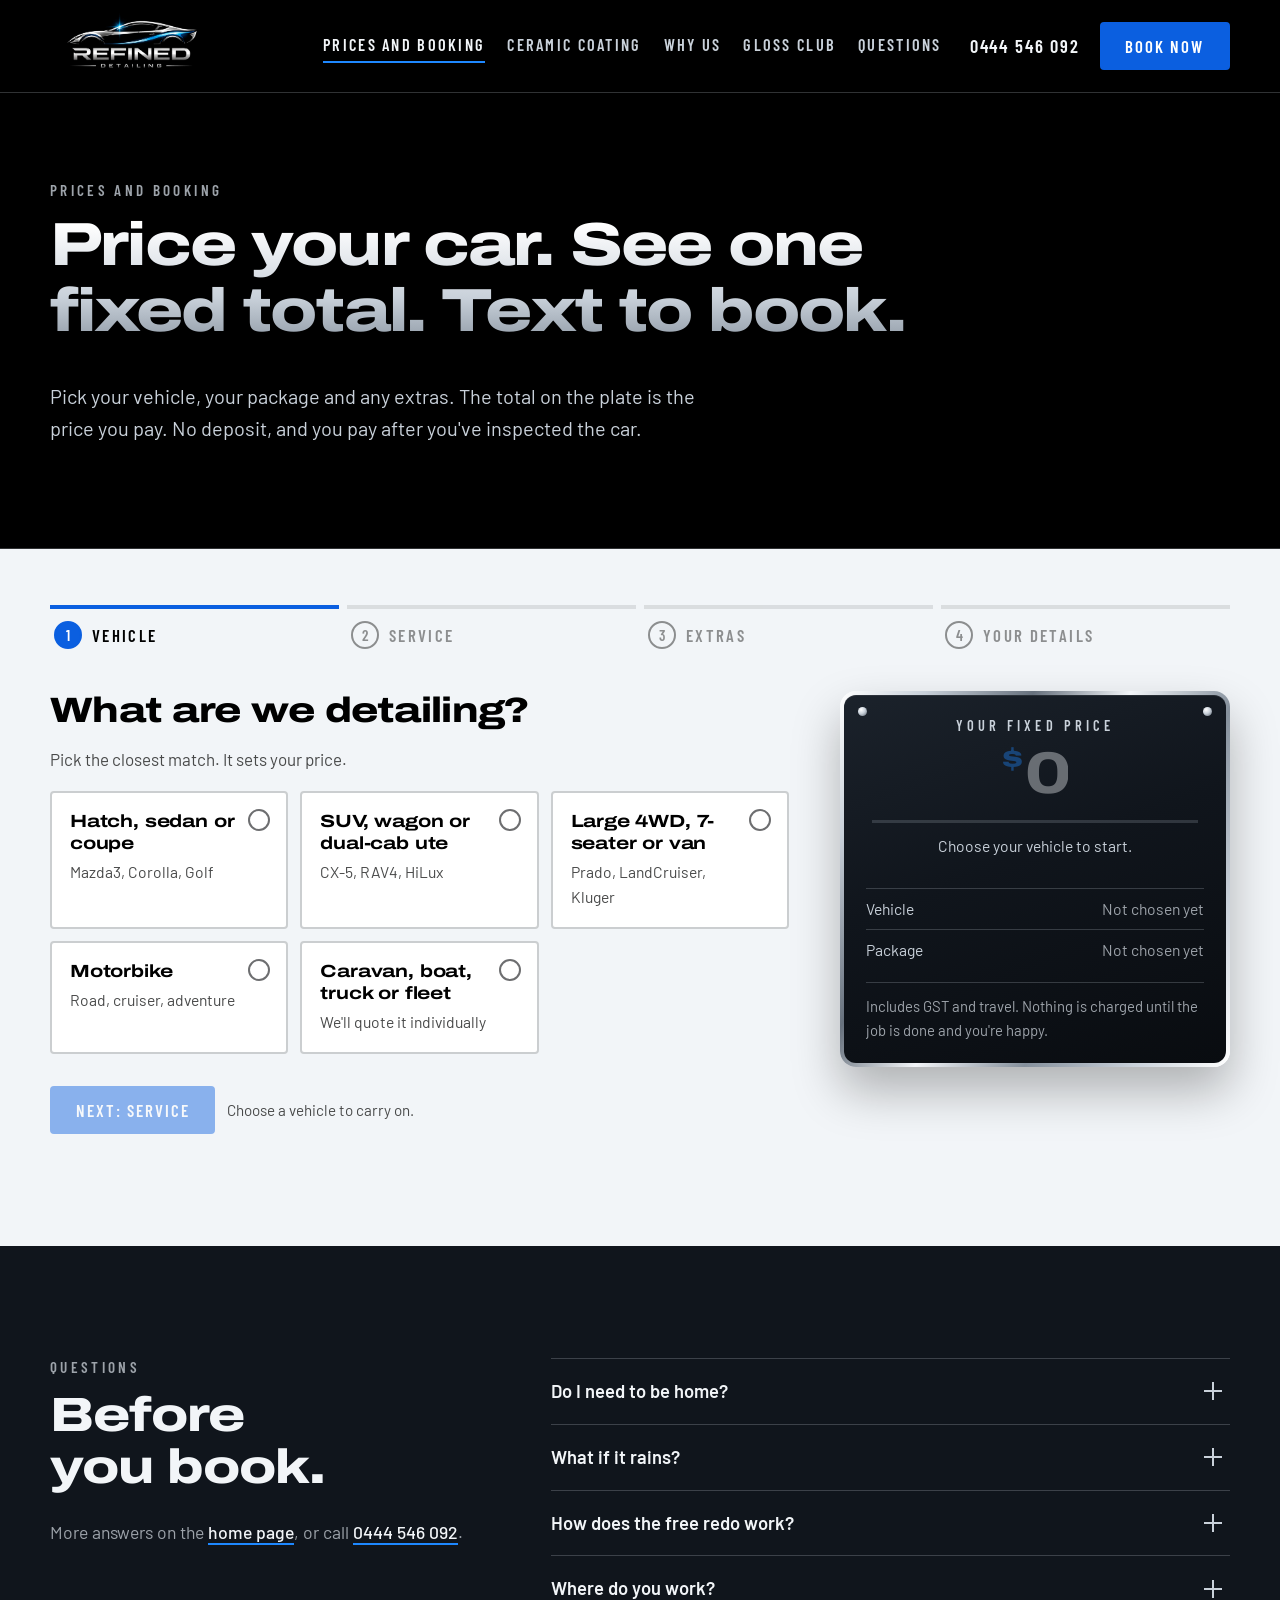
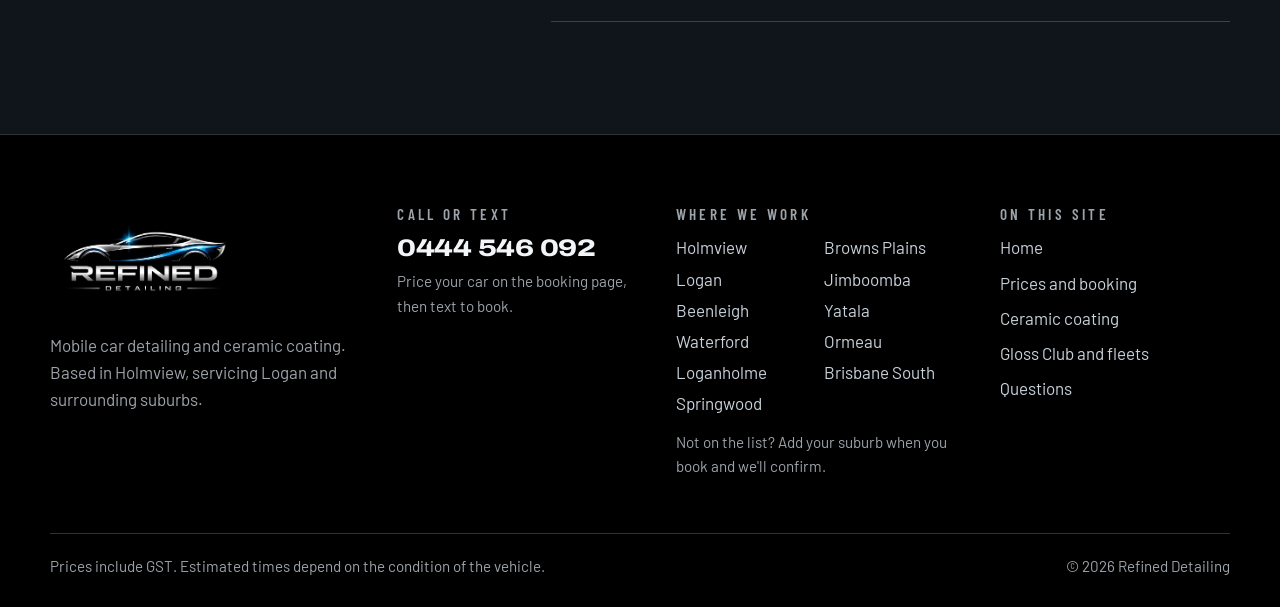
==== book.html @ 7ad15a64 "Build new Refined Detailing site Four static pages (home, booking, ceramic coating, Gloss Club and f" ====
<!doctype html>
<html lang="en-AU">
<head>
<meta charset="utf-8">
<meta name="viewport" content="width=device-width, initial-scale=1">
<title>Price and Book Your Detail | Refined Detailing</title>
<meta name="description" content="Price your exact car and package, see one fixed total, then text to book. No deposit, pay after you inspect the car. Mobile detailing in Logan.">
<meta name="theme-color" content="#000000">
<link rel="icon" type="image/png" href="images/favicon.png">
<meta property="og:type" content="website">
<meta property="og:site_name" content="Refined Detailing">
<meta property="og:title" content="Price and Book Your Detail | Refined Detailing">
<meta property="og:description" content="Price your exact car and package, see one fixed total, then text to book. No deposit, pay after you inspect the car. Mobile detailing in Logan.">
<meta property="og:image" content="images/og-image.jpg">
<meta property="og:image:width" content="1200">
<meta property="og:image:height" content="630">
<meta property="og:image:alt" content="Refined Detailing logo: a chrome sports car with a blue light streak">
<meta name="twitter:card" content="summary_large_image">
<meta name="twitter:title" content="Price and Book Your Detail | Refined Detailing">
<meta name="twitter:description" content="Price your exact car and package, see one fixed total, then text to book. No deposit, pay after you inspect the car. Mobile detailing in Logan.">
<meta name="twitter:image" content="images/og-image.jpg">
<link href="https://fonts.googleapis.com/css2?family=Archivo:wdth,wght@125,700;125,800&family=Barlow:wght@400;500;600&family=Barlow+Condensed:wght@500;600&display=swap" rel="stylesheet">
<link rel="stylesheet" href="styles.css">
<script src="main.js" defer></script>
</head>
<body>
<a class="skip" href="#main">Skip to content</a>
<header class="site-header">
  <div class="wrap header-row">
    <a class="brand" href="index.html"><img src="images/logo.png" width="914" height="514" alt="Refined Detailing"></a>
    <button class="nav-toggle" type="button" aria-expanded="false" aria-controls="site-nav" aria-label="Menu"><span class="nav-bars" aria-hidden="true"></span></button>
    <nav class="site-nav" id="site-nav" aria-label="Main">
      <ul>
        <li><a href="book.html" aria-current="page">Prices and booking</a></li>
        <li><a href="ceramic-coating.html">Ceramic coating</a></li>
        <li><a href="index.html#why">Why us</a></li>
        <li><a href="gloss-club.html">Gloss Club</a></li>
        <li><a href="index.html#faq">Questions</a></li>
      </ul>
      <div class="nav-cta">
        <a class="nav-phone" href="tel:0444546092">0444 546 092</a>
        <a class="btn btn-primary" href="book.html">Book now</a>
      </div>
    </nav>
  </div>
</header>

<main id="main">

  <section class="page-head" aria-labelledby="page-title">
    <div class="wrap">
      <p class="eyebrow">Prices and booking</p>
      <h1 id="page-title">Price your car. See one fixed total. Text to book.</h1>
      <p class="lede">Pick your vehicle, your package and any extras. The total on the plate is the price you pay. No deposit, and you pay after you've inspected the car.</p>
    </div>
  </section>

  <section class="band band-light builder" id="builder" aria-label="Price and booking calculator">
    <div class="wrap">
      <noscript><p class="notice">This calculator needs JavaScript. No problem: call or text <a href="tel:0444546092">0444 546 092</a> with your vehicle and what you want done, and we'll give you one fixed price.</p></noscript>

      <ol class="stepper" aria-label="Booking steps">
        <li><button type="button" class="step-btn" data-goto="vehicle"><span class="step-num">1</span><span class="step-name">Vehicle</span></button></li>
        <li><button type="button" class="step-btn" data-goto="service"><span class="step-num">2</span><span class="step-name">Service</span></button></li>
        <li><button type="button" class="step-btn" data-goto="extras"><span class="step-num">3</span><span class="step-name">Extras</span></button></li>
        <li><button type="button" class="step-btn" data-goto="details"><span class="step-num">4</span><span class="step-name">Your details</span></button></li>
      </ol>

      <div class="builder-grid">
        <div class="builder-main">

          <section class="panel" id="panel-vehicle" data-step="vehicle" aria-labelledby="h-vehicle">
            <h2 id="h-vehicle" tabindex="-1">What are we detailing?</h2>
            <p class="panel-lede">Pick the closest match. It sets your price.</p>
            <div id="vehicle-options"></div>
            <div class="panel-nav">
              <button type="button" class="btn btn-primary btn-next" disabled>Next: Service</button>
              <span class="next-hint" aria-live="polite"></span>
            </div>
          </section>

          <section class="panel" id="panel-service" data-step="service" aria-labelledby="h-service" hidden>
            <h2 id="h-service" tabindex="-1">What does it need?</h2>
            <p class="panel-lede">Start with what you're after, or browse everything. Prices are for the vehicle you picked.</p>
            <p class="notice" id="service-notice" hidden></p>
            <div class="goals" id="goal-options" role="group" aria-label="What are you after?"></div>
            <div id="service-list"></div>
            <div class="panel-nav">
              <button type="button" class="btn btn-quiet btn-back">Back</button>
              <button type="button" class="btn btn-primary btn-next" disabled>Next: Extras</button>
              <span class="next-hint" aria-live="polite"></span>
            </div>
          </section>

          <section class="panel" id="panel-extras" data-step="extras" aria-labelledby="h-extras" hidden>
            <h2 id="h-extras" tabindex="-1">Anything extra?</h2>
            <p class="panel-lede">All optional. Anything your package already includes is left off the list, so you never pay twice.</p>
            <div id="extras-list"></div>
            <p class="discount-line" id="discount-line" aria-live="polite"></p>
            <div class="newcust">
              <label class="switch"><input type="checkbox" id="newcust"><span>I'm a new customer</span></label>
              <p class="hint" id="newcust-line"></p>
            </div>
            <div class="panel-nav">
              <button type="button" class="btn btn-quiet btn-back">Back</button>
              <button type="button" class="btn btn-primary btn-next">Next: Your details</button>
            </div>
          </section>

          <section class="panel" id="panel-details" data-step="details" aria-labelledby="details-title" hidden>
            <h2 id="details-title" tabindex="-1">Where and when?</h2>
            <p class="panel-lede" id="details-lede"></p>
            <p class="nobackend"><strong>Nothing is stored or sent from this page.</strong> The button below opens a text message on your phone with everything filled in. It only reaches us when you press send in your own messaging app.</p>
            <form class="details-form" id="details-form" novalidate>
              <div class="field">
                <label for="f-name">Name</label>
                <input id="f-name" type="text" autocomplete="name" aria-describedby="err-name" aria-invalid="false">
                <p class="field-err" id="err-name"></p>
              </div>
              <div class="field">
                <label for="f-mobile">Mobile</label>
                <input id="f-mobile" type="tel" inputmode="tel" autocomplete="tel" aria-describedby="err-mobile" aria-invalid="false">
                <p class="field-err" id="err-mobile"></p>
              </div>
              <div class="field">
                <label for="f-suburb">Suburb</label>
                <input id="f-suburb" type="text" autocomplete="address-level2" list="suburb-list" aria-describedby="hint-suburb err-suburb" aria-invalid="false">
                <datalist id="suburb-list"><option value="Holmview"><option value="Logan"><option value="Beenleigh"><option value="Waterford"><option value="Loganholme"><option value="Springwood"><option value="Browns Plains"><option value="Jimboomba"><option value="Yatala"><option value="Ormeau"><option value="Brisbane South"></datalist>
                <p class="hint" id="hint-suburb">We work across Logan and surrounding suburbs. Add yours and we'll confirm.</p>
                <p class="field-err" id="err-suburb"></p>
              </div>
              <div class="field">
                <label for="f-day">Preferred day</label>
                <input id="f-day" type="text" placeholder="For example, Saturday morning">
              </div>
              <div class="field field-wide">
                <label for="f-key">Key location</label>
                <input id="f-key" type="text" placeholder="For example, under the front mat, or I'll be home">
              </div>
              <div class="field field-wide">
                <label for="f-notes" id="notes-label">Notes (optional)</label>
                <textarea id="f-notes" rows="3"></textarea>
              </div>
            </form>
            <div class="preview">
              <p class="preview-title">The text you'll send</p>
              <pre id="sms-preview" tabindex="0" aria-label="Preview of your text message"></pre>
            </div>
            <div class="actions">
              <a class="btn btn-primary btn-lg" id="btn-sms" href="sms:0444546092">Text to book</a>
              <button type="button" class="btn btn-quiet" id="btn-copy">Copy summary</button>
              <a class="btn btn-quiet" href="tel:0444546092">Call instead</a>
            </div>
            <p class="hint" id="copy-status" role="status"></p>
            <div class="panel-nav">
              <button type="button" class="btn btn-quiet btn-back">Back</button>
            </div>
          </section>

        </div>

        <aside class="plate" id="plate" aria-label="Your price">
          <div class="plate-face">
            <p class="plate-label">Your fixed price</p>
            <div class="plate-figure" id="plate-figure" hidden>
              <span class="plate-from" id="plate-from" hidden>from</span>
              <span class="plate-cur">$</span>
              <span class="odo" id="odo" aria-hidden="true"></span>
              <span class="plate-per" id="plate-per" hidden>a month</span>
            </div>
            <p class="plate-quote" id="plate-quote" hidden>We'll quote it</p>
            <div class="plate-streak" id="plate-streak" aria-hidden="true"></div>
            <p class="plate-hint" id="plate-hint"></p>
            <p class="sr-only" id="plate-live" aria-live="polite" aria-atomic="true"></p>
            <button type="button" class="plate-toggle" id="plate-toggle" aria-expanded="false" aria-controls="plate-body">Breakdown</button>
            <div class="plate-body" id="plate-body">
              <dl class="plate-lines" id="plate-lines"></dl>
              <p class="plate-note">Includes GST and travel. Nothing is charged until the job is done and you're happy.</p>
            </div>
          </div>
        </aside>
      </div>
    </div>
  </section>

  <section class="band band-graphite" id="faq" aria-labelledby="faq-title">
    <div class="wrap faq-wrap">
      <div>
        <p class="eyebrow">Questions</p>
        <h2 id="faq-title">Before you book.</h2>
        <p class="section-lede">More answers on the <a class="text-link" href="index.html#faq">home page</a>, or call <a class="text-link" href="tel:0444546092">0444 546 092</a>.</p>
      </div>
      <div class="faq" data-faq>
      <div class="faq-item">
        <h3><button type="button" class="faq-q" aria-expanded="false" aria-controls="faq-a1">Do I need to be home?</button></h3>
        <div class="faq-a" id="faq-a1"><p>No. Leave the car in your driveway or at your workplace and tell us where to find the key. We bring our own water and power, and we text you when we arrive and when we're done.</p></div>
      </div>
      <div class="faq-item">
        <h3><button type="button" class="faq-q" aria-expanded="false" aria-controls="faq-a2">What if it rains?</button></h3>
        <div class="faq-a" id="faq-a2"><p>Under a carport or garage we can usually work under cover. Otherwise we move your booking to a new day at no charge.</p></div>
      </div>
      <div class="faq-item">
        <h3><button type="button" class="faq-q" aria-expanded="false" aria-controls="faq-a3">How does the free redo work?</button></h3>
        <div class="faq-a" id="faq-a3"><p>Tell us within 7 days and we'll come back and fix it free. Stone chips, new damage and normal wear afterwards aren't covered.</p></div>
      </div>
      <div class="faq-item">
        <h3><button type="button" class="faq-q" aria-expanded="false" aria-controls="faq-a4">Where do you work?</button></h3>
        <div class="faq-a" id="faq-a4"><p>Logan and surrounding suburbs. Add your suburb when you book and we'll confirm.</p></div>
      </div>
    </div>
    </div>
  </section>

</main>
<footer class="site-footer">
  <div class="wrap footer-grid">
    <div class="foot-brand">
      <img src="images/logo.png" width="914" height="514" alt="Refined Detailing logo" loading="lazy">
      <p>Mobile car detailing and ceramic coating. Based in Holmview, servicing Logan and surrounding suburbs.</p>
    </div>
    <div>
      <p class="foot-h">Call or text</p>
      <p class="foot-phone"><a href="tel:0444546092">0444 546 092</a></p>
      <p class="foot-small">Price your car on the booking page, then text to book.</p>
    </div>
    <div>
      <p class="foot-h">Where we work</p>
      <ul class="suburbs"><li>Holmview</li><li>Logan</li><li>Beenleigh</li><li>Waterford</li><li>Loganholme</li><li>Springwood</li><li>Browns Plains</li><li>Jimboomba</li><li>Yatala</li><li>Ormeau</li><li>Brisbane South</li></ul>
      <p class="foot-small">Not on the list? Add your suburb when you book and we'll confirm.</p>
    </div>
    <div>
      <p class="foot-h">On this site</p>
      <ul class="foot-links">
        <li><a href="index.html">Home</a></li>
        <li><a href="book.html">Prices and booking</a></li>
        <li><a href="ceramic-coating.html">Ceramic coating</a></li>
        <li><a href="gloss-club.html">Gloss Club and fleets</a></li>
        <li><a href="index.html#faq">Questions</a></li>
      </ul>
    </div>
  </div>
  <div class="wrap foot-legal">
    <p>Prices include GST. Estimated times depend on the condition of the vehicle.</p>
    <p>&copy; 2026 Refined Detailing</p>
  </div>
</footer>
</body>
</html>
---- styles.css ----
/* Refined Detailing
   Colours are sampled from images/logo.png. Graphite steps and chrome do the
   structural work. Blue appears only as a light streak, an active state or
   the live price. */

:root {
  --void: #000000;
  --graphite: #10151c;
  --chrome: #c9d1da;
  --steel-light: #f2f5f8;
  --streak: #1e88ff;
  --streak-deep: #0b5fe0;
  --flare: #bfe3ff;
  --error: #b3261e;

  --fg: var(--steel-light);
  --muted: color-mix(in srgb, var(--chrome) 78%, var(--void));
  --line: color-mix(in srgb, var(--chrome) 24%, transparent);
  --focus: var(--flare);
  --card: var(--graphite);

  --font-display: 'Archivo', 'Arial Black', Arial, sans-serif;
  --font-body: 'Barlow', system-ui, -apple-system, 'Segoe UI', Roboto, Arial, sans-serif;
  --font-label: 'Barlow Condensed', 'Arial Narrow', 'Barlow', Arial, sans-serif;

  --gutter: clamp(16px, 4vw, 32px);
  --max: 1180px;
  --radius: 4px;
  --header-h: 72px;
}

*, *::before, *::after { box-sizing: border-box; }
[hidden] { display: none !important; }

html {
  scroll-padding-top: calc(var(--header-h) + 12px);
  -webkit-text-size-adjust: 100%;
}

body {
  margin: 0;
  background: var(--void);
  color: var(--fg);
  font: 400 1.0625rem/1.6 var(--font-body);
  -webkit-font-smoothing: antialiased;
}

img { max-width: 100%; height: auto; }
ul, ol { padding-left: 1.2em; }
p { margin: 0 0 1em; }
a { color: inherit; }
::selection { background: var(--streak-deep); color: #fff; }

:focus-visible { outline: 3px solid var(--focus); outline-offset: 3px; }

h1, h2, h3, h4 { margin: 0 0 .5em; font-family: var(--font-display); font-stretch: 125%; font-weight: 800; letter-spacing: -.02em; line-height: 1.08; text-wrap: balance; }
h1 { font-size: clamp(2.15rem, 1.2rem + 4.6vw, 4.4rem); letter-spacing: -.03em; }
h2 { font-size: clamp(1.7rem, 1.1rem + 2.6vw, 3rem); }
h3 { font-size: clamp(1.15rem, 1rem + .7vw, 1.5rem); font-weight: 700; letter-spacing: -.01em; }
h4 { font-size: 1.1rem; font-weight: 700; letter-spacing: -.01em; }

/* ---------- utilities ---------- */
.wrap { width: min(var(--max), 100% - var(--gutter) * 2); margin-inline: auto; }

.sr-only {
  position: absolute; width: 1px; height: 1px; margin: -1px; padding: 0; border: 0;
  overflow: hidden; clip: rect(0 0 0 0); clip-path: inset(50%); white-space: nowrap;
}

.skip {
  position: absolute; left: 12px; top: -80px; z-index: 200; padding: 12px 18px;
  background: var(--steel-light); color: var(--void); font-weight: 600;
}
.skip:focus { top: 12px; }

.eyebrow {
  margin: 0 0 14px; font: 600 .95rem/1.2 var(--font-label);
  letter-spacing: .22em; text-transform: uppercase; color: var(--muted);
}

.lede { max-width: 40rem; margin: 0 0 1.6em; font-size: clamp(1.05rem, 1rem + .4vw, 1.25rem); color: var(--chrome); }
.section-lede { max-width: 38rem; color: var(--muted); font-size: 1.1rem; }

.chip {
  display: inline-block; padding: 2px 9px; border: 1px solid currentColor; border-radius: 2px;
  font: 600 .8rem/1.5 var(--font-label); letter-spacing: .14em; text-transform: uppercase;
}
.chip-rec { background: var(--void); border-color: var(--void); color: #fff; }

.text-link { color: var(--steel-light); text-decoration: underline; text-decoration-color: var(--streak); text-decoration-thickness: 2px; text-underline-offset: 4px; font-weight: 500; }
.text-link:hover { text-decoration-color: var(--flare); }
.text-link-dark { color: var(--void); text-decoration: underline; text-decoration-color: var(--streak-deep); text-decoration-thickness: 2px; text-underline-offset: 4px; font-weight: 500; }

.hint { margin: 6px 0 0; font-size: .95rem; color: var(--muted); }
.hint-dark { margin-top: 18px; font-size: .95rem; color: var(--muted); }
.hint-light { margin-top: 14px; font-size: .95rem; color: var(--muted); }

.notice {
  margin: 0 0 20px; padding: 14px 16px; border-left: 4px solid var(--streak-deep);
  background: #fff; color: var(--void); font-weight: 500;
}
.notice a { color: var(--streak-deep); }

/* ---------- buttons ---------- */
.btn {
  display: inline-flex; align-items: center; justify-content: center; gap: .5em;
  min-height: 48px; padding: .7em 1.4em; border: 2px solid transparent; border-radius: var(--radius);
  font: 600 1.05rem/1.2 var(--font-label); letter-spacing: .12em; text-transform: uppercase;
  text-decoration: none; text-align: center; cursor: pointer;
}
.btn-lg { min-height: 56px; padding-inline: 1.9em; font-size: 1.15rem; }
.btn-primary { background: var(--streak-deep); border-color: var(--streak-deep); color: #fff; }
.btn-primary:hover { background: var(--streak); border-color: var(--streak); color: var(--void); }
.btn-ghost { border-color: color-mix(in srgb, var(--chrome) 55%, transparent); color: var(--steel-light); background: transparent; }
.btn-ghost:hover { border-color: var(--steel-light); background: color-mix(in srgb, var(--steel-light) 8%, transparent); }
.btn-dark { background: var(--void); border-color: var(--void); color: var(--steel-light); }
.btn-dark:hover { background: var(--streak-deep); border-color: var(--streak-deep); color: #fff; }
.btn-quiet { border-color: color-mix(in srgb, var(--void) 55%, var(--steel-light)); color: var(--void); background: transparent; }
.btn-quiet:hover { background: var(--void); color: var(--steel-light); }
.btn:disabled { opacity: .45; cursor: not-allowed; }
.btn:disabled:hover { background: var(--streak-deep); border-color: var(--streak-deep); color: #fff; }

/* ---------- header ---------- */
.site-header { position: sticky; top: 0; z-index: 100; background: var(--void); border-bottom: 1px solid var(--line); }
.header-row { display: flex; flex-wrap: wrap; align-items: center; justify-content: space-between; gap: 8px 16px; min-height: var(--header-h); }
.brand { display: block; line-height: 0; }
.brand img { display: block; width: 124px; height: auto; background: var(--void); }

.nav-toggle {
  display: none; width: 48px; height: 48px; padding: 0; border: 1px solid var(--line);
  border-radius: var(--radius); background: transparent; color: var(--steel-light); cursor: pointer;
  align-items: center; justify-content: center;
}
.nav-bars, .nav-bars::before, .nav-bars::after { display: block; width: 22px; height: 2px; background: currentColor; }
.nav-bars { position: relative; }
.nav-bars::before, .nav-bars::after { content: ''; position: absolute; left: 0; }
.nav-bars::before { top: -7px; }
.nav-bars::after { top: 7px; }
.nav-toggle[aria-expanded="true"] .nav-bars { background: transparent; }
.nav-toggle[aria-expanded="true"] .nav-bars::before { top: 0; transform: rotate(45deg); }
.nav-toggle[aria-expanded="true"] .nav-bars::after { top: 0; transform: rotate(-45deg); }

.site-nav { flex-basis: 100%; }
.site-nav ul { list-style: none; margin: 0; padding: 0; }
.site-nav li a {
  display: block; padding: 10px 0; color: var(--chrome); text-decoration: none;
  font: 600 1.1rem/1.2 var(--font-label); letter-spacing: .14em; text-transform: uppercase;
  border-bottom: 2px solid transparent;
}
.site-nav li a:hover { color: var(--steel-light); }
.site-nav li a[aria-current="page"] { color: var(--steel-light); border-bottom-color: var(--streak); }
.nav-cta { display: flex; flex-wrap: wrap; align-items: center; gap: 12px 20px; padding: 12px 0 8px; }
.nav-phone { color: var(--steel-light); text-decoration: none; font: 600 1.15rem/1 var(--font-label); letter-spacing: .1em; white-space: nowrap; }
.nav-phone:hover { text-decoration: underline; text-decoration-color: var(--streak); text-underline-offset: 5px; }

@media (max-width: 1099px) {
  .nav-toggle { display: inline-flex; }
  .js .site-nav { display: none; position: absolute; left: 0; right: 0; top: 100%; z-index: 90; padding: 8px var(--gutter) 22px; background: var(--void); border-bottom: 1px solid var(--line); }
  .js .site-nav.is-open { display: block; }
}

@media (min-width: 1100px) {
  :root { --header-h: 92px; }
  .brand img { width: 160px; }
  .header-row { flex-wrap: nowrap; }
  .site-nav { flex-basis: auto; display: flex; align-items: center; gap: 28px; }
  .site-nav ul { display: flex; gap: 22px; }
  .site-nav li a { padding: 6px 0; font-size: 1.02rem; }
  .nav-cta { padding: 0; flex-wrap: nowrap; }
}

/* ---------- hero ---------- */
.hero { background: var(--void); padding-top: clamp(28px, 6vw, 84px); overflow: hidden; }
.hero-grid { display: grid; gap: 28px clamp(24px, 5vw, 72px); align-items: center; grid-template-columns: minmax(0, 1fr) minmax(0, 360px); }
.hero h1, .page-head h1 {
  background: linear-gradient(180deg, #fff 8%, var(--chrome) 62%, #8994a0 100%);
  -webkit-background-clip: text; background-clip: text; color: transparent; -webkit-text-fill-color: transparent;
  padding-bottom: .08em;
}
.hero-actions { display: flex; flex-wrap: wrap; gap: 14px; }
.hero-logo { display: block; width: 100%; max-width: 360px; height: auto; }

.proof {
  position: relative; list-style: none; display: grid; grid-template-columns: repeat(3, 1fr);
  margin-top: clamp(32px, 6vw, 76px); margin-bottom: 0; padding: 0; border-top: 1px solid var(--line);
}
.proof::before {
  content: ''; position: absolute; top: -1px; left: 0; right: 0; height: 2px;
  background: linear-gradient(90deg, transparent 4%, var(--streak) 40%, var(--steel-light) 60%, transparent 82%);
}
.proof::after {
  content: ''; position: absolute; top: -8px; left: 58%; width: 16px; height: 16px;
  background: radial-gradient(circle, var(--flare) 0, color-mix(in srgb, var(--flare) 35%, transparent) 38%, transparent 70%);
}
.proof li { padding: 22px 20px 26px 0; }
.proof strong { display: block; font: 600 1.35rem/1.2 var(--font-label); letter-spacing: .12em; text-transform: uppercase; color: var(--steel-light); }
.proof span { display: block; color: var(--muted); }

@media (max-width: 860px) {
  .hero-grid { grid-template-columns: 1fr; }
  .hero-mark { order: 2; }
  .proof { grid-template-columns: 1fr; }
  .proof li { padding: 16px 0; border-top: 1px solid var(--line); }
  .proof li:first-child { border-top: 0; }
}

/* ---------- bands ---------- */
.band { padding: clamp(56px, 9vw, 112px) 0; }
.band-void { background: var(--void); }
.band-graphite { background: var(--graphite); }
.band-light {
  background: var(--steel-light); color: var(--void);
  --fg: var(--void);
  --muted: color-mix(in srgb, var(--void) 70%, var(--steel-light));
  --line: color-mix(in srgb, var(--void) 16%, var(--steel-light));
  --focus: var(--streak-deep);
  --card: #fff;
}
.band-flush { padding-top: 0; }
.band h2 { max-width: 22ch; }
.band .why-copy h2, .band .faq-wrap h2, .band .reviews h2 { max-width: none; }

.page-head { background: var(--void); padding: clamp(40px, 7vw, 88px) 0 clamp(36px, 6vw, 72px); border-bottom: 1px solid var(--line); }
.page-head h1 { font-size: clamp(2rem, 1.1rem + 4vw, 3.8rem); max-width: 20ch; }
.page-head .wrap > .lede { max-width: 42rem; }

.section-cta { margin-top: 40px; }

/* how it works */
.steps { list-style: none; counter-reset: step; margin: 44px 0 0; padding: 0; display: grid; grid-template-columns: repeat(3, 1fr); gap: clamp(24px, 4vw, 56px); }
.steps li { position: relative; padding-top: 26px; border-top: 1px solid var(--line); counter-increment: step; }
.steps li::before { content: 'Step ' counter(step); display: block; margin-bottom: 10px; font: 600 .95rem/1 var(--font-label); letter-spacing: .22em; text-transform: uppercase; color: var(--muted); }
.steps li::after { content: ''; position: absolute; top: -2px; left: 0; width: 56px; height: 3px; background: var(--chrome); }
.steps p { color: var(--chrome); margin: 0; }

/* price teaser */
.pkg-group { display: grid; grid-template-columns: minmax(0, 230px) 1fr; gap: 20px clamp(24px, 4vw, 56px); padding: 32px 0; border-top: 1px solid var(--line); }
.pkg-group-head h3 { margin-bottom: 6px; }
.pkg-group-head p { margin: 0; color: var(--muted); font-size: 1rem; }
.pkg-grid { list-style: none; margin: 0; padding: 0; display: grid; grid-template-columns: repeat(auto-fit, minmax(210px, 1fr)); gap: 14px; }
.pkg-card {
  position: relative; display: flex; flex-direction: column; align-items: flex-start; gap: 8px;
  padding: 18px 18px 16px; background: var(--card); border: 1px solid var(--line); border-radius: var(--radius);
}
.pkg-card:hover { border-color: var(--void); }
.pkg-card:focus-within { outline: 3px solid var(--focus); outline-offset: 3px; }
.pkg-card h4 { margin: 0; }
.pkg-card h4 a { text-decoration: none; }
.pkg-card h4 a::after { content: ''; position: absolute; inset: 0; }
.pkg-card h4 a:focus-visible { outline: none; }
.pkg-blurb { margin: 0; color: var(--muted); font-size: 1rem; line-height: 1.45; }
.pkg-price { margin: auto 0 0; padding-top: 8px; font: 800 1.7rem/1 var(--font-display); font-stretch: 125%; letter-spacing: -.02em; }
.pkg-from { margin-right: .3em; font: 600 .95rem/1 var(--font-label); letter-spacing: .16em; text-transform: uppercase; color: var(--muted); }

/* local conditions */
.threats { display: grid; grid-template-columns: repeat(3, 1fr); gap: clamp(24px, 4vw, 56px); margin-top: 48px; }
.threat { padding-top: 24px; border-top: 1px solid var(--line); }
.threat-label { margin: 0 0 12px; font: 600 .95rem/1 var(--font-label); letter-spacing: .22em; text-transform: uppercase; color: var(--muted); }
.threat p:not(.threat-label) { color: var(--chrome); }

/* why us */
.why-grid { display: grid; grid-template-columns: minmax(0, 1fr) minmax(0, 1.25fr); gap: clamp(28px, 6vw, 80px); align-items: start; }
.compare { width: 100%; border-collapse: collapse; }
.compare caption { padding-bottom: 14px; text-align: left; font: 600 1rem/1.3 var(--font-label); letter-spacing: .18em; text-transform: uppercase; color: var(--chrome); }
.compare th, .compare td { padding: 16px 18px; text-align: left; vertical-align: top; border-top: 1px solid var(--line); }
.compare thead th { border-top: 0; font: 600 1rem/1.2 var(--font-label); letter-spacing: .16em; text-transform: uppercase; color: var(--muted); }
.compare thead th:nth-child(2) { color: var(--steel-light); border-bottom: 3px solid var(--chrome); }
.compare tbody th { font-weight: 600; color: var(--steel-light); width: 24%; }
.compare td:nth-child(2) { background: color-mix(in srgb, var(--steel-light) 6%, transparent); color: var(--steel-light); font-weight: 500; }
.compare td:nth-child(3) { color: var(--muted); }

/* gloss club teaser */
.duo { display: grid; grid-template-columns: 1fr 1fr; gap: 24px; margin-top: 44px; }
.duo-card { display: flex; flex-direction: column; align-items: flex-start; padding: clamp(24px, 4vw, 40px); background: var(--card); border: 1px solid var(--line); border-radius: var(--radius); }
.duo-card p:not(.duo-price) { color: var(--muted); }
.duo-card .btn { margin-top: auto; }
.duo-price { margin: 0 0 12px; font: 800 2.2rem/1.1 var(--font-display); font-stretch: 125%; letter-spacing: -.02em; }
.duo-price span { font: 600 1rem/1.3 var(--font-label); letter-spacing: .16em; text-transform: uppercase; color: var(--muted); }

/* reviews */
.reviews { display: grid; grid-template-columns: 1fr 1fr; gap: clamp(24px, 6vw, 80px); align-items: start; }
.reviews p { color: var(--chrome); font-size: 1.1rem; }
.reviews-note { color: var(--muted) !important; font-size: 1rem !important; }

/* faq */
.faq-wrap { display: grid; grid-template-columns: minmax(0, 1fr) minmax(0, 1.6fr); gap: clamp(24px, 6vw, 80px); align-items: start; }
.faq { border-bottom: 1px solid var(--line); }
.faq-item h3 { margin: 0; font-family: var(--font-body); font-stretch: 100%; font-weight: 600; letter-spacing: 0; }
.faq-q {
  position: relative; width: 100%; padding: 20px 48px 20px 0; border: 0; border-top: 1px solid var(--line);
  background: none; color: var(--fg); font: 600 1.15rem/1.35 var(--font-body); text-align: left; cursor: pointer;
}
.faq-q::before, .faq-q::after { content: ''; position: absolute; right: 8px; top: 50%; width: 18px; height: 2px; margin-top: -1px; background: var(--chrome); }
.faq-q::after { transform: rotate(90deg); }
.faq-q[aria-expanded="true"]::after { transform: none; }
.faq-q:hover { color: #fff; }
.faq-a { padding: 0 48px 22px 0; color: var(--chrome); }
.faq-a p { margin: 0; }

/* closing */
.closing { position: relative; background: var(--void); padding: clamp(56px, 9vw, 104px) 0; border-top: 1px solid var(--line); }
.closing::before { content: ''; position: absolute; top: -1px; left: 0; width: 100%; height: 2px; background: linear-gradient(90deg, transparent 10%, var(--streak) 45%, transparent 85%); }
.closing-inner h2 { max-width: 20ch; }

/* ---------- inner pages ---------- */
.two-col { display: grid; grid-template-columns: 1fr 1fr; gap: clamp(28px, 6vw, 88px); align-items: start; }
.two-col h2 { max-width: none; }
.tick-list, .cross-list { list-style: none; margin: 0 0 1.4em; padding: 0; }
.tick-list li, .cross-list li { position: relative; padding: 9px 0 9px 28px; border-top: 1px solid var(--line); }
.tick-list li:last-child, .cross-list li:last-child { border-bottom: 1px solid var(--line); }
.tick-list li::before { content: ''; position: absolute; left: 4px; top: 1.05em; width: 9px; height: 9px; background: var(--chrome); transform: rotate(45deg); }
.tick-list-dark li::before { background: var(--void); }
.cross-list li::before { content: ''; position: absolute; left: 2px; top: 1.05em; width: 14px; height: 2px; background: var(--muted); }
.two-col p { color: var(--chrome); }
.band-light .two-col p { color: var(--muted); }

.vs { width: 100%; margin-top: 36px; border-collapse: collapse; background: var(--card); }
.vs th, .vs td { padding: 16px 18px; text-align: left; vertical-align: top; border: 1px solid var(--line); }
.vs thead th { font: 600 1rem/1.2 var(--font-label); letter-spacing: .16em; text-transform: uppercase; background: var(--void); color: var(--steel-light); border-color: var(--void); }
.vs tbody th { font-weight: 600; width: 18%; }
.vs td:last-child { font-weight: 600; }

.coats { display: grid; grid-template-columns: repeat(3, 1fr); gap: 20px; margin-top: 44px; }
.coat { display: flex; flex-direction: column; align-items: flex-start; padding: clamp(22px, 3vw, 32px); background: var(--card); border: 1px solid var(--line); border-radius: var(--radius); }
.coat:nth-child(2) { border: 2px solid var(--void); }
.coat-head { display: flex; flex-wrap: wrap; align-content: flex-start; align-items: center; gap: 8px 12px; margin-bottom: 8px; }
@media (min-width: 980px) { .coat-head { min-height: 5.6rem; } }
.coat-head h3 { margin: 0; }
.coat-blurb { color: var(--muted); }
.coat-prices { width: 100%; margin: 6px 0 18px; }
.coat-prices div { display: flex; justify-content: space-between; align-items: baseline; gap: 12px; padding: 9px 0; border-top: 1px solid var(--line); }
.coat-prices div:last-child { border-bottom: 1px solid var(--line); }
.coat-prices dt { color: var(--muted); font-size: .98rem; }
.coat-prices dd { margin: 0; font: 800 1.45rem/1 var(--font-display); font-stretch: 125%; letter-spacing: -.02em; }
.coat-list { margin: 0 0 16px; padding-left: 1.1em; }
.coat-list li { margin-bottom: 4px; }
.coat-meta { margin: 0 0 22px; color: var(--muted); font-size: 1rem; }
.coat .btn { margin-top: auto; }

.club-prices { margin: 24px 0 0; }
.club-prices div { display: flex; justify-content: space-between; align-items: baseline; gap: 12px; padding: 14px 0; border-top: 1px solid var(--line); }
.club-prices div:last-child { border-bottom: 1px solid var(--line); }
.club-prices dt { font-weight: 500; }
.club-prices dd { margin: 0; font: 800 1.9rem/1 var(--font-display); font-stretch: 125%; letter-spacing: -.02em; }

.terms { list-style: none; margin: 40px 0 0; padding: 0; display: grid; grid-template-columns: repeat(3, 1fr); gap: clamp(20px, 4vw, 48px); }
.terms li { padding-top: 20px; border-top: 1px solid var(--line); }
.terms strong { display: block; margin-bottom: 6px; font: 700 1.2rem/1.25 var(--font-display); font-stretch: 125%; letter-spacing: -.01em; }
.terms span { color: var(--chrome); }
.terms-stack { grid-template-columns: 1fr; margin-top: 0; gap: 0; }
.terms-stack li { padding: 18px 0; }

/* ---------- footer ---------- */
.site-footer { background: var(--void); border-top: 1px solid var(--line); padding-top: clamp(40px, 6vw, 72px); }
.footer-grid { display: grid; grid-template-columns: 1.3fr 1fr 1.2fr 1fr; gap: clamp(24px, 4vw, 48px); }
.foot-brand img { display: block; width: 200px; height: auto; margin: 0 0 12px -8px; }
.foot-brand p { color: var(--muted); max-width: 30ch; }
.foot-h { margin: 0 0 12px; font: 600 .95rem/1 var(--font-label); letter-spacing: .22em; text-transform: uppercase; color: var(--muted); }
.foot-phone { margin: 0 0 6px; font: 800 1.5rem/1.2 var(--font-display); font-stretch: 125%; letter-spacing: -.02em; }
.foot-phone a { text-decoration: none; }
.foot-phone a:hover { text-decoration: underline; text-decoration-color: var(--streak); text-underline-offset: 5px; }
.foot-small { color: var(--muted); font-size: .95rem; }
.suburbs { list-style: none; margin: 0 0 12px; padding: 0; columns: 2; column-gap: 20px; }
.suburbs li { margin-bottom: 4px; color: var(--chrome); break-inside: avoid; }
.foot-links { list-style: none; margin: 0; padding: 0; }
.foot-links li { margin-bottom: 8px; }
.foot-links a { color: var(--chrome); text-decoration: none; }
.foot-links a:hover { color: #fff; text-decoration: underline; text-decoration-color: var(--streak); text-underline-offset: 4px; }
.foot-legal { display: flex; flex-wrap: wrap; justify-content: space-between; gap: 6px 24px; margin-top: 40px; padding: 20px 0 28px; border-top: 1px solid var(--line); color: var(--muted); font-size: .95rem; }
.foot-legal p { margin: 0; }

/* ---------- before and after slider ---------- */
.ba-stage { --pos: 50%; position: relative; margin-top: 32px; aspect-ratio: 3 / 2; overflow: hidden; background: var(--void); border: 1px solid var(--line); }
.ba-stage picture { position: absolute; inset: 0; }
.ba-stage img { display: block; width: 100%; height: 100%; object-fit: cover; }
.ba-after { clip-path: inset(0 0 0 var(--pos)); }
.ba-grip { position: absolute; top: 0; bottom: 0; left: var(--pos); width: 3px; margin-left: -1.5px; background: var(--steel-light); pointer-events: none; }
.ba-grip::after { content: ''; position: absolute; top: 50%; left: 50%; width: 44px; height: 44px; margin: -22px 0 0 -22px; border: 3px solid var(--steel-light); border-radius: 50%; background: color-mix(in srgb, var(--void) 55%, transparent); }
.ba-range { position: absolute; inset: 0; width: 100%; height: 100%; margin: 0; opacity: 0; cursor: ew-resize; }
.ba-stage:has(.ba-range:focus-visible) { outline: 3px solid var(--focus); outline-offset: 3px; }

/* ---------- booking page ---------- */
.builder { padding-top: clamp(28px, 5vw, 56px); }
.builder h2 { max-width: none; font-size: clamp(1.5rem, 1.1rem + 1.6vw, 2.2rem); }
.builder h2:focus { outline: none; }
.builder h2:focus-visible { outline: 3px solid var(--focus); outline-offset: 4px; }

.stepper { list-style: none; display: flex; gap: 8px; margin: 0 0 32px; padding: 0; }
.stepper li { flex: 1 1 0; min-width: 0; }
.step-btn {
  display: flex; align-items: center; gap: 10px; width: 100%; padding: 12px 4px 10px;
  border: 0; border-top: 4px solid var(--line); background: transparent; color: var(--muted);
  font: 600 1.05rem/1.2 var(--font-label); letter-spacing: .14em; text-transform: uppercase; text-align: left; cursor: pointer;
}
.step-btn:disabled { cursor: not-allowed; opacity: .6; }
.step-btn[aria-current="step"] { border-top-color: var(--streak-deep); color: var(--void); }
.is-done .step-btn { border-top-color: var(--void); color: var(--void); }
.step-num {
  display: inline-flex; align-items: center; justify-content: center; flex: none; width: 28px; height: 28px;
  border: 2px solid currentColor; border-radius: 50%; font-size: .95rem; letter-spacing: 0;
}
.step-btn[aria-current="step"] .step-num { background: var(--streak-deep); border-color: var(--streak-deep); color: #fff; }

.builder-grid { display: grid; grid-template-columns: minmax(0, 1fr) 390px; gap: clamp(24px, 4vw, 56px); align-items: start; }
.panel-lede { max-width: 38rem; color: var(--muted); }
.panel-nav { display: flex; flex-wrap: wrap; align-items: center; gap: 12px; margin-top: 32px; }
.next-hint { color: var(--muted); font-size: .95rem; }

/* option cards */
.opts { display: grid; grid-template-columns: repeat(auto-fill, minmax(220px, 1fr)); gap: 12px; margin: 0; padding: 0; border: 0; min-width: 0; }
.opt { position: relative; }
.opt input, .pkg-opt > input, .extra input { position: absolute; top: 0; left: 0; width: 1px; height: 1px; margin: 0; opacity: 0; pointer-events: none; }
.opt label {
  position: relative; display: block; height: 100%; padding: 18px 44px 18px 18px;
  background: #fff; border: 2px solid var(--line); border-radius: var(--radius); cursor: pointer;
}
.opt label:hover { border-color: var(--void); }
.opt-name { display: block; font: 700 1.1rem/1.25 var(--font-display); font-stretch: 125%; letter-spacing: -.01em; }
.opt-eg { display: block; margin-top: 4px; color: var(--muted); font-size: .98rem; }
.opt label::after, .pkg-opt-main::after, .extra label::after {
  content: ''; position: absolute; position: absolute; top: 16px; right: 16px; width: 22px; height: 22px;
  border: 2px solid color-mix(in srgb, var(--void) 55%, var(--steel-light)); border-radius: 50%; background: #fff;
}
.opt input:checked + label, .pkg-opt.is-selected { border-color: var(--streak-deep); box-shadow: inset 0 0 0 1px var(--streak-deep); }
.opt input:checked + label::after, .pkg-opt > input:checked + label::after {
  border-color: var(--streak-deep); background: var(--streak-deep) radial-gradient(circle, #fff 0 32%, transparent 36%);
}
.opt input:focus-visible + label, .pkg-opt > input:focus-visible + label, .extra input:focus-visible + label { outline: 3px solid var(--focus); outline-offset: 3px; }

/* goals and bundles */
.goals, .bundles { display: grid; grid-template-columns: repeat(auto-fit, minmax(180px, 1fr)); gap: 10px; margin: 0 0 24px; }
.goal, .bundle {
  display: block; padding: 12px 14px; border: 2px solid var(--line); border-radius: var(--radius);
  background: #fff; color: var(--void); font: inherit; text-align: left; cursor: pointer;
}
.goal strong, .bundle strong { display: block; font-weight: 600; line-height: 1.25; }
.goal span, .bundle span { display: block; margin-top: 2px; color: var(--muted); font-size: .95rem; line-height: 1.3; }
.goal:hover, .bundle:hover { border-color: var(--void); }
.goal[aria-pressed="true"], .bundle[aria-pressed="true"] { border-color: var(--streak-deep); box-shadow: inset 0 0 0 1px var(--streak-deep); background: color-mix(in srgb, var(--streak-deep) 7%, #fff); }
.goal-all { border-style: dashed; }

/* package options */
.pkg-set { margin-bottom: 28px; }
.pkg-set-title { margin: 0 0 12px; font: 600 1rem/1 var(--font-label); letter-spacing: .2em; text-transform: uppercase; color: var(--muted); }
.pkg-list { display: grid; gap: 12px; }
.pkg-opt { position: relative; background: #fff; border: 2px solid var(--line); border-radius: var(--radius); }
.pkg-opt:hover { border-color: var(--void); }
.pkg-opt.is-selected:hover { border-color: var(--streak-deep); }
.pkg-opt-main {
  position: relative; display: grid; grid-template-columns: minmax(0, 1fr) auto; gap: 4px 16px;
  padding: 18px 52px 12px 18px; cursor: pointer;
}
.pkg-opt-main::after { top: 18px; }
.pkg-opt-head { display: flex; flex-wrap: wrap; align-items: center; gap: 6px 10px; grid-column: 1; }
.pkg-opt-name { font: 700 1.15rem/1.25 var(--font-display); font-stretch: 125%; letter-spacing: -.01em; }
.pkg-opt-blurb { grid-column: 1; color: var(--muted); font-size: 1rem; line-height: 1.45; }
.pkg-opt-time { grid-column: 1; color: var(--muted); font-size: .95rem; }
.pkg-opt-price { grid-column: 2; grid-row: 1 / span 2; align-self: start; font: 800 1.5rem/1.1 var(--font-display); font-stretch: 125%; letter-spacing: -.02em; text-align: right; }
.pkg-opt-price small { display: block; font: 600 .85rem/1 var(--font-label); letter-spacing: .16em; text-transform: uppercase; color: var(--muted); }
.pkg-inc { padding: 0 18px 14px; }
.pkg-inc summary { display: inline-block; padding: 6px 0; font-weight: 600; cursor: pointer; text-decoration: underline; text-decoration-color: var(--streak-deep); text-decoration-thickness: 2px; text-underline-offset: 4px; }
.pkg-inc ul { margin: 8px 0 0; padding-left: 1.2em; color: var(--muted); }
.pkg-inc li { margin-bottom: 3px; }
.pkg-sel { margin: 0 18px 18px; padding-top: 14px; border-top: 1px solid var(--line); }
.level { display: inline-flex; align-items: center; gap: 10px; font-weight: 600; font-size: .98rem; }
.level-bars { display: inline-flex; gap: 3px; }
.level-bars i { display: block; width: 18px; height: 8px; background: color-mix(in srgb, var(--void) 14%, var(--steel-light)); }
.level-bars i.on { background: var(--void); }
.nudge { margin: 12px 0 0; padding: 12px 14px; background: var(--steel-light); border-left: 4px solid var(--void); font-size: 1rem; }
.link-btn { display: inline; padding: 0; border: 0; background: none; color: var(--streak-deep); font: inherit; font-weight: 600; text-decoration: underline; text-underline-offset: 3px; cursor: pointer; }
.link-btn:hover { color: var(--void); }
.club-note { margin: 6px 0 0 56px; color: var(--muted); font-size: .98rem; }

/* toggle switch */
.switch { position: relative; display: inline-flex; align-items: center; min-height: 44px; margin-top: 12px; padding-left: 58px; font-weight: 600; cursor: pointer; }
.switch input { position: absolute; top: 0; left: 0; width: 1px; height: 1px; opacity: 0; }
.switch span::before { content: ''; position: absolute; left: 0; top: 50%; width: 46px; height: 26px; margin-top: -13px; border-radius: 13px; background: color-mix(in srgb, var(--void) 50%, var(--steel-light)); }
.switch span::after { content: ''; position: absolute; left: 3px; top: 50%; width: 20px; height: 20px; margin-top: -10px; border-radius: 50%; background: #fff; }
.switch input:checked + span::before { background: var(--streak-deep); }
.switch input:checked + span::after { left: 23px; }
.switch input:focus-visible + span::before { outline: 3px solid var(--focus); outline-offset: 3px; }

/* extras */
.included-note { margin: 0 0 20px; padding: 12px 14px; background: #fff; border-left: 4px solid var(--void); }
.extras-area { margin: 0 0 24px; padding: 0; border: 0; min-width: 0; }
.extras-area legend { padding: 0; margin-bottom: 10px; font: 600 1rem/1 var(--font-label); letter-spacing: .2em; text-transform: uppercase; color: var(--muted); }
.extra { position: relative; margin-bottom: 8px; }
.extra label {
  position: relative; display: flex; justify-content: space-between; gap: 16px;
  padding: 14px 16px 14px 52px; background: #fff; border: 2px solid var(--line); border-radius: var(--radius); cursor: pointer;
}
.extra label:hover { border-color: var(--void); }
.extra label::after { top: 50%; left: 16px; right: auto; margin-top: -11px; border-radius: 4px; }
.extra input:checked + label { border-color: var(--streak-deep); box-shadow: inset 0 0 0 1px var(--streak-deep); }
.extra input:checked + label::after { border-color: var(--streak-deep); background: var(--streak-deep) linear-gradient(#fff, #fff) no-repeat 50% 50% / 10px 3px; }
.extra-main { display: block; min-width: 0; }
.extra-name { display: block; font-weight: 600; }
.extra-desc { display: block; color: var(--muted); font-size: .98rem; line-height: 1.4; }
.extra-pair { display: inline-block; margin-top: 4px; font: 600 .85rem/1.4 var(--font-label); letter-spacing: .14em; text-transform: uppercase; color: var(--streak-deep); }
.extra-price { flex: none; font: 800 1.15rem/1.3 var(--font-display); font-stretch: 125%; letter-spacing: -.02em; }
.discount-line { margin: 4px 0 0; font-weight: 600; }
.newcust { margin-top: 20px; padding-top: 16px; border-top: 1px solid var(--line); }

/* details */
.nobackend { margin: 0 0 24px; padding: 14px 16px; background: #fff; border-left: 4px solid var(--void); }
.details-form { display: grid; grid-template-columns: 1fr 1fr; gap: 18px 16px; }
.field { min-width: 0; }
.field-wide { grid-column: 1 / -1; }
.field label { display: block; margin-bottom: 6px; font-weight: 600; }
.field input, .field textarea {
  display: block; width: 100%; padding: 12px 14px; border: 2px solid color-mix(in srgb, var(--void) 55%, var(--steel-light));
  border-radius: var(--radius); background: #fff; color: var(--void); font: inherit;
}
.field input[aria-invalid="true"] { border-color: var(--error); }
.field-err { margin: 6px 0 0; color: var(--error); font-weight: 600; font-size: .95rem; }
.field-err:empty { display: none; }
.preview { margin-top: 28px; }
.preview-title { margin: 0 0 8px; font: 600 1rem/1 var(--font-label); letter-spacing: .2em; text-transform: uppercase; color: var(--muted); }
.preview pre { margin: 0; padding: 16px; max-height: 300px; overflow: auto; background: var(--void); color: var(--steel-light); border-radius: var(--radius); font: 400 .98rem/1.55 var(--font-body); white-space: pre-wrap; word-break: break-word; }
.actions { display: flex; flex-wrap: wrap; gap: 12px; margin-top: 20px; }

/* ---------- the total plate ---------- */
.plate { position: sticky; top: calc(var(--header-h) + 16px); align-self: start; }
.plate-face {
  --fg: var(--steel-light);
  --muted: color-mix(in srgb, var(--chrome) 78%, var(--void));
  position: relative; padding: 24px 22px 20px; border: 4px solid transparent; border-radius: 16px; color: var(--steel-light);
  background:
    linear-gradient(160deg, #1b222b 0%, var(--graphite) 45%, #090c10 100%) padding-box,
    linear-gradient(120deg, #fff 0%, var(--chrome) 14%, #67717d 32%, var(--steel-light) 48%, #85909c 66%, var(--chrome) 84%, #fff 100%) border-box;
  box-shadow: 0 24px 48px rgba(0, 0, 0, .28), inset 0 1px 0 rgba(255, 255, 255, .08);
}
.plate-face::before, .plate-face::after {
  content: ''; position: absolute; top: 12px; width: 9px; height: 9px; border-radius: 50%;
  background: radial-gradient(circle at 35% 30%, #fff, var(--chrome) 45%, #59636e);
}
.plate-face::before { left: 14px; }
.plate-face::after { right: 14px; }
.plate-label { margin: 0 0 8px; text-align: center; font: 600 .9rem/1 var(--font-label); letter-spacing: .28em; text-transform: uppercase; color: var(--chrome); }
.plate-figure {
  --odo-h: 1.1em; display: flex; align-items: baseline; justify-content: center; gap: .06em;
  font: 800 clamp(3.4rem, 4.6vw, 4.5rem)/1 var(--font-display); font-stretch: 125%; letter-spacing: -.03em;
  color: var(--steel-light);
}
.plate-figure[hidden], .plate-quote[hidden] { display: none; }
.plate-figure.is-empty { opacity: .38; }
.plate-cur { align-self: flex-start; margin-top: .12em; font-size: .5em; color: var(--streak); }
.plate-from, .plate-per { align-self: flex-end; padding-bottom: .5em; font: 600 .2em/1 var(--font-label); letter-spacing: .2em; text-transform: uppercase; color: var(--chrome); }
.plate-from { margin-right: .5em; }
.plate-per { margin-left: .6em; }
.plate-from[hidden], .plate-per[hidden] { display: none; }
.plate-quote { margin: 0; text-align: center; font: 800 2.2rem/1.1 var(--font-display); font-stretch: 125%; letter-spacing: -.02em; }
.odo { display: inline-flex; }
.odo-col { display: inline-block; width: .74em; height: var(--odo-h); overflow: hidden; text-align: center; }
.odo-strip { display: block; transition: transform .85s cubic-bezier(.2, .75, .15, 1); }
.odo-strip span { display: block; height: var(--odo-h); line-height: var(--odo-h); }
.odo-sep { display: inline-block; width: .3em; height: var(--odo-h); line-height: var(--odo-h); text-align: center; }

.plate-streak { position: relative; height: 3px; margin: 14px 6px 0; overflow: hidden; background: color-mix(in srgb, var(--chrome) 18%, transparent); }
.plate-streak::after {
  content: ''; position: absolute; top: 0; bottom: 0; left: 0; width: 46%; opacity: 0;
  background: linear-gradient(90deg, transparent, var(--streak-deep) 30%, var(--streak) 70%, transparent);
  transform: translateX(-110%);
}
.plate-streak.is-sweeping::after { animation: sweep .9s cubic-bezier(.3, .7, .2, 1) 1; }
@keyframes sweep {
  0% { transform: translateX(-110%); opacity: 1; }
  100% { transform: translateX(240%); opacity: 1; }
}

.plate-hint { margin: 12px 0 0; min-height: 2.9em; text-align: center; color: var(--chrome); font-size: .98rem; line-height: 1.45; }
.plate-toggle { display: none; }
.plate-body { max-height: calc(100vh - var(--header-h) - 340px); min-height: 140px; overflow-y: auto; }
.plate-lines { margin: 8px 0 0; }
.pl { display: flex; justify-content: space-between; gap: 14px; padding: 9px 0; border-top: 1px solid color-mix(in srgb, var(--chrome) 22%, transparent); font-size: .98rem; line-height: 1.4; }
.pl dt { color: var(--chrome); }
.pl dd { margin: 0; text-align: right; }
.pl dd b { display: block; font-weight: 600; }
.pl-empty dd { color: var(--muted); }
.pl-sub dt { padding-left: 12px; }
.pl-save dd { font-weight: 600; }
.plate-note { margin: 12px 0 0; padding-top: 12px; border-top: 1px solid color-mix(in srgb, var(--chrome) 22%, transparent); color: var(--muted); font-size: .93rem; }

@media (max-width: 979px) {
  html { scroll-padding-bottom: 120px; }
  .builder-grid { display: block; }
  .builder-main { padding-bottom: 8px; }
  .builder { padding-bottom: 0; }
  .plate { position: sticky; top: auto; bottom: 0; z-index: 30; margin: 28px calc(var(--gutter) * -1) 0; }
  .plate-face {
    display: grid; grid-template-columns: minmax(0, 1fr) auto; column-gap: 12px; align-items: center;
    padding: 12px var(--gutter) 14px; border-width: 3px 0 0; border-radius: 14px 14px 0 0;
  }
  .plate-face::before, .plate-face::after { display: none; }
  .plate-label { grid-column: 1; margin: 0; text-align: left; font-size: .8rem; }
  .plate-figure { grid-column: 1; justify-content: flex-start; font-size: 2.6rem; }
  .plate-quote { grid-column: 1; text-align: left; font-size: 1.6rem; }
  .plate-toggle {
    display: inline-flex; grid-column: 2; grid-row: 1 / span 2; align-items: center; min-height: 44px; padding: 8px 14px;
    border: 2px solid color-mix(in srgb, var(--chrome) 55%, transparent); border-radius: var(--radius);
    background: transparent; color: var(--steel-light); font: 600 1rem/1 var(--font-label); letter-spacing: .14em; text-transform: uppercase; cursor: pointer;
  }
  .plate-toggle[aria-expanded="true"] { border-color: var(--steel-light); }
  .plate-streak { grid-column: 1 / -1; margin: 10px 0 0; }
  .plate-hint, .plate-body { display: none; grid-column: 1 / -1; }
  .plate.is-open .plate-hint, .plate.is-open .plate-body { display: block; }
  .plate-hint { min-height: 0; text-align: left; }
  .plate-body { max-height: 46vh; overflow: auto; }
}

/* ---------- scroll reveal ---------- */
.rv { opacity: 0; transform: translateY(18px); }
.rv.is-in { opacity: 1; transform: none; transition: opacity .6s ease, transform .6s ease; }

/* ---------- responsive ---------- */
@media (max-width: 979px) {
  .steps, .threats, .terms, .coats { grid-template-columns: 1fr; }
  .why-grid, .faq-wrap, .reviews, .two-col, .duo { grid-template-columns: 1fr; }
  .pkg-group { grid-template-columns: 1fr; gap: 14px; }
  .footer-grid { grid-template-columns: 1fr 1fr; }
  .steps li, .threat { max-width: 40rem; }
}

@media (max-width: 599px) {
  body { font-size: 1.03rem; }
  .footer-grid { grid-template-columns: 1fr; }
  .details-form { grid-template-columns: 1fr; }
  .compare th, .compare td, .vs th, .vs td { padding: 12px 8px; font-size: .95rem; }
  .vs thead th { font-size: .85rem; letter-spacing: .08em; }
  .stepper { gap: 4px; }
  .step-btn { padding-inline: 0; gap: 6px; font-size: .95rem; letter-spacing: .08em; }
  .step-btn:not([aria-current="step"]) .step-name {
    position: absolute; width: 1px; height: 1px; margin: -1px; overflow: hidden; clip: rect(0 0 0 0); clip-path: inset(50%); white-space: nowrap;
  }
  .stepper li:has([aria-current="step"]) { flex-grow: 3.2; }
  .pkg-opt-main { grid-template-columns: 1fr; padding-right: 48px; }
  .pkg-opt-price { grid-column: 1; grid-row: auto; text-align: left; margin-top: 4px; }
  .pkg-opt-price small { display: inline; margin-right: .4em; }
  .club-note { margin-left: 0; }
  .btn-lg { width: 100%; }
  .hero-actions .btn { width: 100%; }
}

/* ---------- reduced motion: nothing moves ---------- */
@media (prefers-reduced-motion: reduce) {
  *, *::before, *::after { animation: none !important; transition: none !important; scroll-behavior: auto !important; }
  .rv { opacity: 1; transform: none; }
}
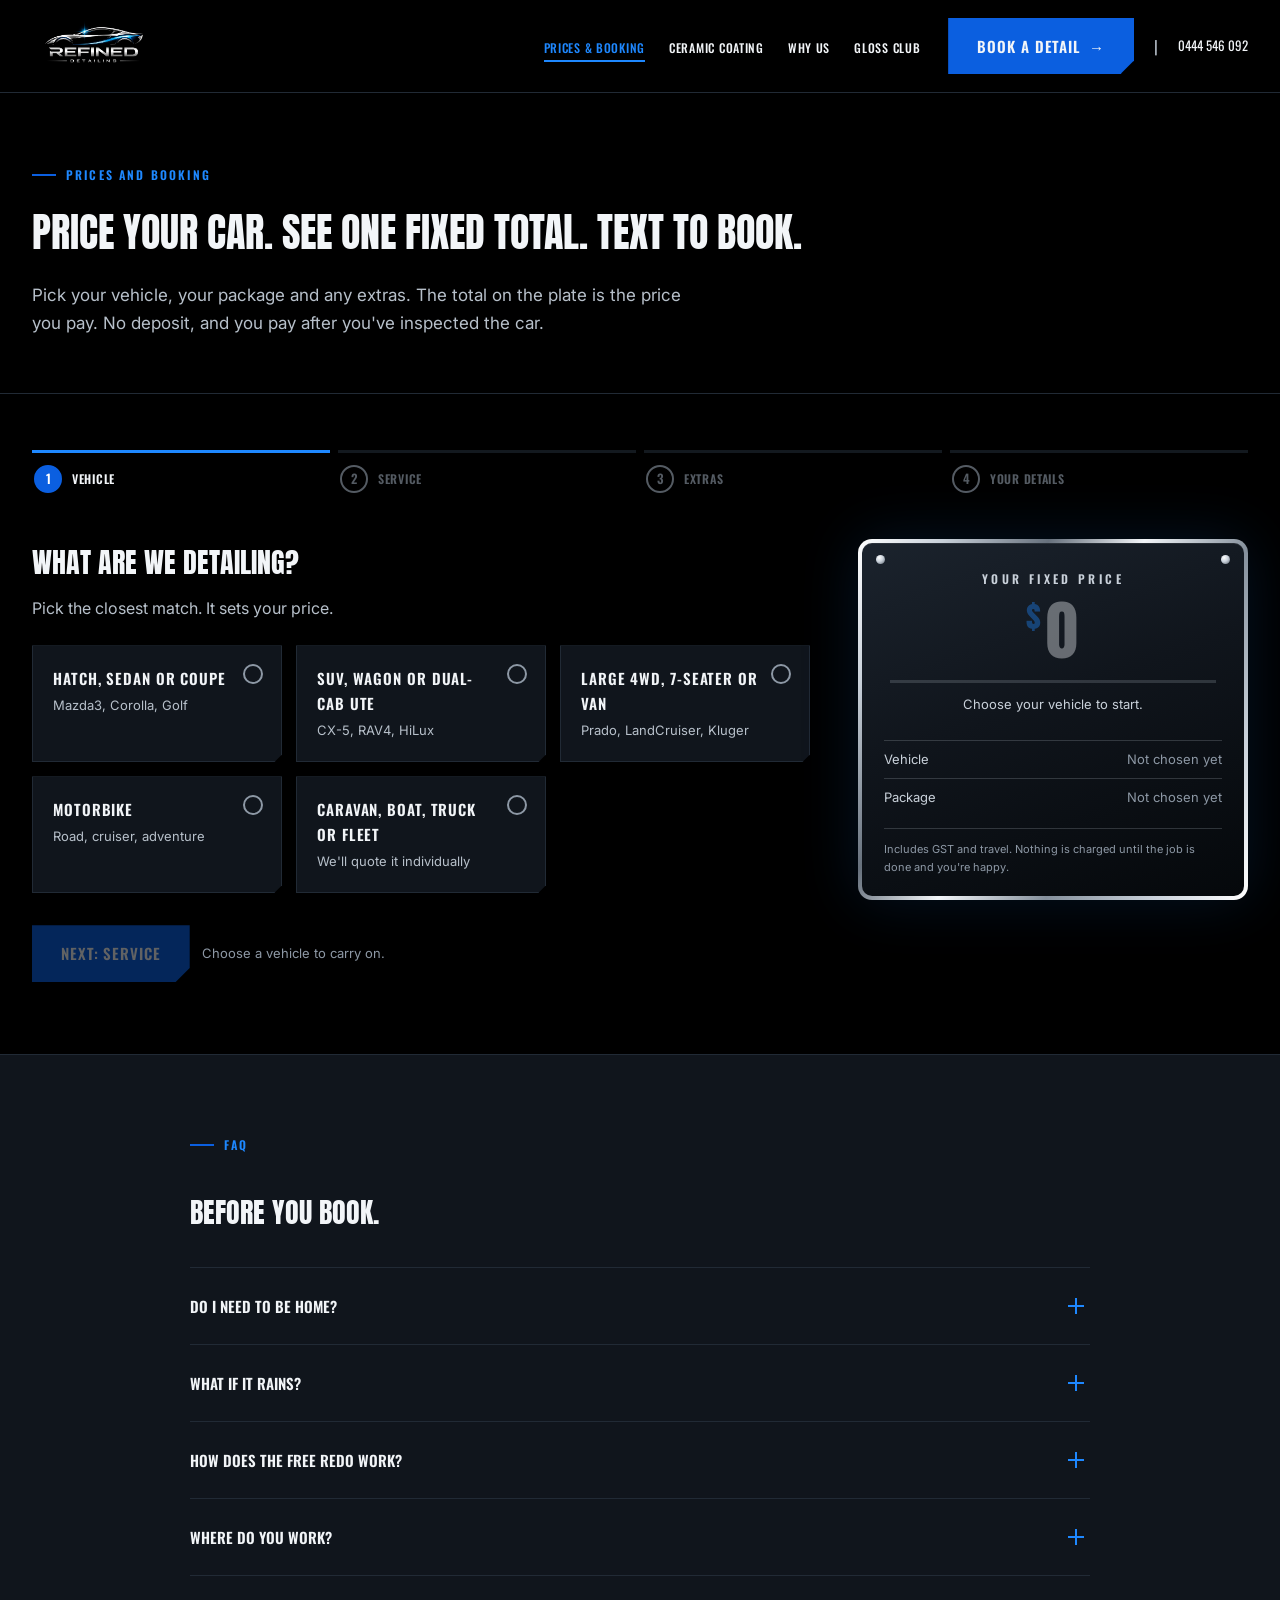
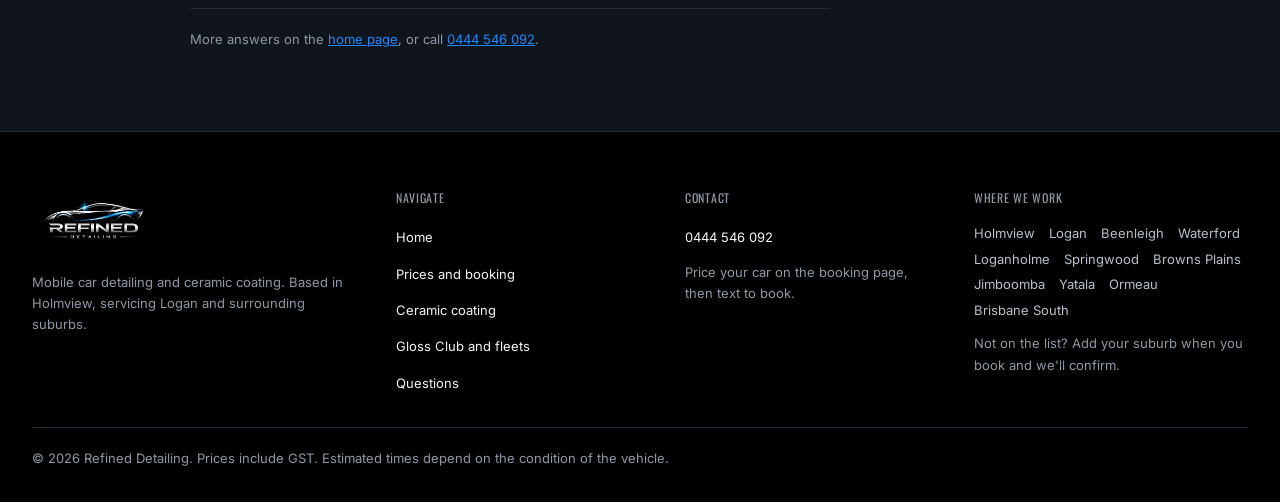
==== commit e18a6a80: "Restyle site with a dark cinematic layout: scroll-scrubbed hero, page transition, angled cards New A" ====
--- a/book.html
+++ b/book.html
@@ -1,12 +1,12 @@
-<!doctype html>
+<!DOCTYPE html>
 <html lang="en-AU">
 <head>
-<meta charset="utf-8">
+<meta charset="UTF-8">
 <meta name="viewport" content="width=device-width, initial-scale=1">
+<meta name="color-scheme" content="dark">
+<meta name="theme-color" content="#000000">
 <title>Price and Book Your Detail | Refined Detailing</title>
 <meta name="description" content="Price your exact car and package, see one fixed total, then text to book. No deposit, pay after you inspect the car. Mobile detailing in Logan.">
-<meta name="theme-color" content="#000000">
-<link rel="icon" type="image/png" href="images/favicon.png">
 <meta property="og:type" content="website">
 <meta property="og:site_name" content="Refined Detailing">
 <meta property="og:title" content="Price and Book Your Detail | Refined Detailing">
@@ -19,44 +19,51 @@
 <meta name="twitter:title" content="Price and Book Your Detail | Refined Detailing">
 <meta name="twitter:description" content="Price your exact car and package, see one fixed total, then text to book. No deposit, pay after you inspect the car. Mobile detailing in Logan.">
 <meta name="twitter:image" content="images/og-image.jpg">
-<link href="https://fonts.googleapis.com/css2?family=Archivo:wdth,wght@125,700;125,800&family=Barlow:wght@400;500;600&family=Barlow+Condensed:wght@500;600&display=swap" rel="stylesheet">
+<link rel="icon" type="image/png" href="images/favicon.png">
+<link href="https://fonts.googleapis.com/css2?family=Anton&family=Oswald:wght@400;500;600;700&family=Inter:wght@400;500;600;700&display=swap" rel="stylesheet">
 <link rel="stylesheet" href="styles.css">
-<script src="main.js" defer></script>
+<script src="main.js"></script>
 </head>
 <body>
-<a class="skip" href="#main">Skip to content</a>
+<a class="skip-link" href="#main">Skip to content</a>
+
 <header class="site-header">
-  <div class="wrap header-row">
-    <a class="brand" href="index.html"><img src="images/logo.png" width="914" height="514" alt="Refined Detailing"></a>
-    <button class="nav-toggle" type="button" aria-expanded="false" aria-controls="site-nav" aria-label="Menu"><span class="nav-bars" aria-hidden="true"></span></button>
-    <nav class="site-nav" id="site-nav" aria-label="Main">
-      <ul>
-        <li><a href="book.html" aria-current="page">Prices and booking</a></li>
-        <li><a href="ceramic-coating.html">Ceramic coating</a></li>
-        <li><a href="index.html#why">Why us</a></li>
-        <li><a href="gloss-club.html">Gloss Club</a></li>
-        <li><a href="index.html#faq">Questions</a></li>
-      </ul>
-      <div class="nav-cta">
-        <a class="nav-phone" href="tel:0444546092">0444 546 092</a>
-        <a class="btn btn-primary" href="book.html">Book now</a>
-      </div>
-    </nav>
-  </div>
+  <a class="site-header__logo" href="index.html">
+    <img src="images/logo.png" alt="Refined Detailing" width="914" height="514">
+  </a>
+
+  <button type="button" class="nav-toggle" aria-expanded="false" aria-controls="site-nav" aria-label="Toggle menu">
+    <span class="nav-toggle__bars"></span>
+  </button>
+
+  <nav class="site-nav" id="site-nav" aria-label="Primary">
+    <ul class="site-nav__links">
+      <li><a href="book.html" aria-current="page">Prices &amp; Booking</a></li>
+      <li><a href="ceramic-coating.html">Ceramic Coating</a></li>
+      <li><a href="index.html#why">Why Us</a></li>
+      <li><a href="gloss-club.html">Gloss Club</a></li>
+    </ul>
+    <div class="site-nav__actions">
+      <a class="btn btn-primary" href="book.html">Book a Detail <span class="btn-arrow" aria-hidden="true">&rarr;</span></a>
+      <span class="site-nav__divider" aria-hidden="true">|</span>
+      <a class="site-nav__phone" href="tel:0444546092">0444 546 092</a>
+    </div>
+  </nav>
 </header>
 
 <main id="main">
 
-  <section class="page-head" aria-labelledby="page-title">
-    <div class="wrap">
-      <p class="eyebrow">Prices and booking</p>
-      <h1 id="page-title">Price your car. See one fixed total. Text to book.</h1>
-      <p class="lede">Pick your vehicle, your package and any extras. The total on the plate is the price you pay. No deposit, and you pay after you've inspected the car.</p>
-    </div>
+  <section class="page-hero" aria-labelledby="page-title">
+    <div class="section-heading__eyebrow">
+            <span class="bar" aria-hidden="true"></span>
+            <span class="label">Prices And Booking</span>
+          </div>
+    <h1 class="page-hero__title" id="page-title">Price your car. See one fixed total. Text to book.</h1>
+    <p class="page-hero__lede">Pick your vehicle, your package and any extras. The total on the plate is the price you pay. No deposit, and you pay after you've inspected the car.</p>
   </section>
 
-  <section class="band band-light builder" id="builder" aria-label="Price and booking calculator">
-    <div class="wrap">
+  <section class="builder" id="builder" aria-label="Price and booking calculator">
+    <div class="builder__inner">
       <noscript><p class="notice">This calculator needs JavaScript. No problem: call or text <a href="tel:0444546092">0444 546 092</a> with your vehicle and what you want done, and we'll give you one fixed price.</p></noscript>
 
       <ol class="stepper" aria-label="Booking steps">
@@ -70,7 +77,7 @@
         <div class="builder-main">
 
           <section class="panel" id="panel-vehicle" data-step="vehicle" aria-labelledby="h-vehicle">
-            <h2 id="h-vehicle" tabindex="-1">What are we detailing?</h2>
+            <h2 class="panel__title" id="h-vehicle" tabindex="-1">What are we detailing?</h2>
             <p class="panel-lede">Pick the closest match. It sets your price.</p>
             <div id="vehicle-options"></div>
             <div class="panel-nav">
@@ -80,20 +87,20 @@
           </section>
 
           <section class="panel" id="panel-service" data-step="service" aria-labelledby="h-service" hidden>
-            <h2 id="h-service" tabindex="-1">What does it need?</h2>
+            <h2 class="panel__title" id="h-service" tabindex="-1">What does it need?</h2>
             <p class="panel-lede">Start with what you're after, or browse everything. Prices are for the vehicle you picked.</p>
             <p class="notice" id="service-notice" hidden></p>
             <div class="goals" id="goal-options" role="group" aria-label="What are you after?"></div>
             <div id="service-list"></div>
             <div class="panel-nav">
-              <button type="button" class="btn btn-quiet btn-back">Back</button>
+              <button type="button" class="btn btn-secondary btn-back">Back</button>
               <button type="button" class="btn btn-primary btn-next" disabled>Next: Extras</button>
               <span class="next-hint" aria-live="polite"></span>
             </div>
           </section>
 
           <section class="panel" id="panel-extras" data-step="extras" aria-labelledby="h-extras" hidden>
-            <h2 id="h-extras" tabindex="-1">Anything extra?</h2>
+            <h2 class="panel__title" id="h-extras" tabindex="-1">Anything extra?</h2>
             <p class="panel-lede">All optional. Anything your package already includes is left off the list, so you never pay twice.</p>
             <div id="extras-list"></div>
             <p class="discount-line" id="discount-line" aria-live="polite"></p>
@@ -102,44 +109,44 @@
               <p class="hint" id="newcust-line"></p>
             </div>
             <div class="panel-nav">
-              <button type="button" class="btn btn-quiet btn-back">Back</button>
+              <button type="button" class="btn btn-secondary btn-back">Back</button>
               <button type="button" class="btn btn-primary btn-next">Next: Your details</button>
             </div>
           </section>
 
           <section class="panel" id="panel-details" data-step="details" aria-labelledby="details-title" hidden>
-            <h2 id="details-title" tabindex="-1">Where and when?</h2>
+            <h2 class="panel__title" id="details-title" tabindex="-1">Where and when?</h2>
             <p class="panel-lede" id="details-lede"></p>
             <p class="nobackend"><strong>Nothing is stored or sent from this page.</strong> The button below opens a text message on your phone with everything filled in. It only reaches us when you press send in your own messaging app.</p>
             <form class="details-form" id="details-form" novalidate>
-              <div class="field">
-                <label for="f-name">Name</label>
-                <input id="f-name" type="text" autocomplete="name" aria-describedby="err-name" aria-invalid="false">
+              <div class="field-wrap">
+                <label class="field-label" for="f-name">Name</label>
+                <input class="field" id="f-name" type="text" autocomplete="name" aria-describedby="err-name" aria-invalid="false">
                 <p class="field-err" id="err-name"></p>
               </div>
-              <div class="field">
-                <label for="f-mobile">Mobile</label>
-                <input id="f-mobile" type="tel" inputmode="tel" autocomplete="tel" aria-describedby="err-mobile" aria-invalid="false">
+              <div class="field-wrap">
+                <label class="field-label" for="f-mobile">Mobile</label>
+                <input class="field" id="f-mobile" type="tel" inputmode="tel" autocomplete="tel" aria-describedby="err-mobile" aria-invalid="false">
                 <p class="field-err" id="err-mobile"></p>
               </div>
-              <div class="field">
-                <label for="f-suburb">Suburb</label>
-                <input id="f-suburb" type="text" autocomplete="address-level2" list="suburb-list" aria-describedby="hint-suburb err-suburb" aria-invalid="false">
+              <div class="field-wrap">
+                <label class="field-label" for="f-suburb">Suburb</label>
+                <input class="field" id="f-suburb" type="text" autocomplete="address-level2" list="suburb-list" aria-describedby="hint-suburb err-suburb" aria-invalid="false">
                 <datalist id="suburb-list"><option value="Holmview"><option value="Logan"><option value="Beenleigh"><option value="Waterford"><option value="Loganholme"><option value="Springwood"><option value="Browns Plains"><option value="Jimboomba"><option value="Yatala"><option value="Ormeau"><option value="Brisbane South"></datalist>
                 <p class="hint" id="hint-suburb">We work across Logan and surrounding suburbs. Add yours and we'll confirm.</p>
                 <p class="field-err" id="err-suburb"></p>
               </div>
-              <div class="field">
-                <label for="f-day">Preferred day</label>
-                <input id="f-day" type="text" placeholder="For example, Saturday morning">
-              </div>
-              <div class="field field-wide">
-                <label for="f-key">Key location</label>
-                <input id="f-key" type="text" placeholder="For example, under the front mat, or I'll be home">
-              </div>
-              <div class="field field-wide">
-                <label for="f-notes" id="notes-label">Notes (optional)</label>
-                <textarea id="f-notes" rows="3"></textarea>
+              <div class="field-wrap">
+                <label class="field-label" for="f-day">Preferred day</label>
+                <input class="field" id="f-day" type="text" placeholder="For example, Saturday morning">
+              </div>
+              <div class="field-wrap field-wide">
+                <label class="field-label" for="f-key">Key location</label>
+                <input class="field" id="f-key" type="text" placeholder="For example, under the front mat, or I'll be home">
+              </div>
+              <div class="field-wrap field-wide">
+                <label class="field-label" for="f-notes" id="notes-label">Notes (optional)</label>
+                <textarea class="field" id="f-notes" rows="3"></textarea>
               </div>
             </form>
             <div class="preview">
@@ -148,12 +155,12 @@
             </div>
             <div class="actions">
               <a class="btn btn-primary btn-lg" id="btn-sms" href="sms:0444546092">Text to book</a>
-              <button type="button" class="btn btn-quiet" id="btn-copy">Copy summary</button>
-              <a class="btn btn-quiet" href="tel:0444546092">Call instead</a>
+              <button type="button" class="btn btn-secondary" id="btn-copy">Copy summary</button>
+              <a class="btn btn-secondary" href="tel:0444546092">Call instead</a>
             </div>
             <p class="hint" id="copy-status" role="status"></p>
             <div class="panel-nav">
-              <button type="button" class="btn btn-quiet btn-back">Back</button>
+              <button type="button" class="btn btn-secondary btn-back">Back</button>
             </div>
           </section>
 
@@ -171,7 +178,7 @@
             <p class="plate-quote" id="plate-quote" hidden>We'll quote it</p>
             <div class="plate-streak" id="plate-streak" aria-hidden="true"></div>
             <p class="plate-hint" id="plate-hint"></p>
-            <p class="sr-only" id="plate-live" aria-live="polite" aria-atomic="true"></p>
+            <p class="visually-hidden" id="plate-live" aria-live="polite" aria-atomic="true"></p>
             <button type="button" class="plate-toggle" id="plate-toggle" aria-expanded="false" aria-controls="plate-body">Breakdown</button>
             <div class="plate-body" id="plate-body">
               <dl class="plate-lines" id="plate-lines"></dl>
@@ -183,54 +190,47 @@
     </div>
   </section>
 
-  <section class="band band-graphite" id="faq" aria-labelledby="faq-title">
-    <div class="wrap faq-wrap">
-      <div>
-        <p class="eyebrow">Questions</p>
-        <h2 id="faq-title">Before you book.</h2>
-        <p class="section-lede">More answers on the <a class="text-link" href="index.html#faq">home page</a>, or call <a class="text-link" href="tel:0444546092">0444 546 092</a>.</p>
+  <section class="section section--alt is-reveal" id="faq" aria-labelledby="faq-heading">
+    <div class="section__inner faq">
+      <div class="section-heading section-heading--stacked">
+        <div class="section-heading__eyebrow">
+            <span class="bar" aria-hidden="true"></span>
+            <span class="label">FAQ</span>
+          </div>
+        <h2 class="section-heading__title" id="faq-heading">Before you book.</h2>
       </div>
-      <div class="faq" data-faq>
-      <div class="faq-item">
-        <h3><button type="button" class="faq-q" aria-expanded="false" aria-controls="faq-a1">Do I need to be home?</button></h3>
-        <div class="faq-a" id="faq-a1"><p>No. Leave the car in your driveway or at your workplace and tell us where to find the key. We bring our own water and power, and we text you when we arrive and when we're done.</p></div>
+      <div class="faq-list" data-faq>
+        <div class="faq-item">
+          <h3 class="faq-item__q"><button type="button" class="faq-q" aria-expanded="false" aria-controls="faq-a1">Do I need to be home?</button></h3>
+          <p class="faq-item__a" id="faq-a1">No. Leave the car in your driveway or at your workplace and tell us where to find the key. We bring our own water and power, and we text you when we arrive and when we're done.</p>
+        </div>
+        <div class="faq-item">
+          <h3 class="faq-item__q"><button type="button" class="faq-q" aria-expanded="false" aria-controls="faq-a2">What if it rains?</button></h3>
+          <p class="faq-item__a" id="faq-a2">Under a carport or garage we can usually work under cover. Otherwise we move your booking to a new day at no charge.</p>
+        </div>
+        <div class="faq-item">
+          <h3 class="faq-item__q"><button type="button" class="faq-q" aria-expanded="false" aria-controls="faq-a3">How does the free redo work?</button></h3>
+          <p class="faq-item__a" id="faq-a3">Tell us within 7 days and we'll come back and fix it free. Stone chips, new damage and normal wear afterwards aren't covered.</p>
+        </div>
+        <div class="faq-item">
+          <h3 class="faq-item__q"><button type="button" class="faq-q" aria-expanded="false" aria-controls="faq-a4">Where do you work?</button></h3>
+          <p class="faq-item__a" id="faq-a4">Logan and surrounding suburbs. Add your suburb when you book and we'll confirm.</p>
+        </div>
       </div>
-      <div class="faq-item">
-        <h3><button type="button" class="faq-q" aria-expanded="false" aria-controls="faq-a2">What if it rains?</button></h3>
-        <div class="faq-a" id="faq-a2"><p>Under a carport or garage we can usually work under cover. Otherwise we move your booking to a new day at no charge.</p></div>
-      </div>
-      <div class="faq-item">
-        <h3><button type="button" class="faq-q" aria-expanded="false" aria-controls="faq-a3">How does the free redo work?</button></h3>
-        <div class="faq-a" id="faq-a3"><p>Tell us within 7 days and we'll come back and fix it free. Stone chips, new damage and normal wear afterwards aren't covered.</p></div>
-      </div>
-      <div class="faq-item">
-        <h3><button type="button" class="faq-q" aria-expanded="false" aria-controls="faq-a4">Where do you work?</button></h3>
-        <div class="faq-a" id="faq-a4"><p>Logan and surrounding suburbs. Add your suburb when you book and we'll confirm.</p></div>
-      </div>
-    </div>
+      <p class="price-disclaimer price-disclaimer--section">More answers on the <a href="index.html#faq">home page</a>, or call <a href="tel:0444546092">0444 546 092</a>.</p>
     </div>
   </section>
 
 </main>
 <footer class="site-footer">
-  <div class="wrap footer-grid">
-    <div class="foot-brand">
-      <img src="images/logo.png" width="914" height="514" alt="Refined Detailing logo" loading="lazy">
-      <p>Mobile car detailing and ceramic coating. Based in Holmview, servicing Logan and surrounding suburbs.</p>
-    </div>
-    <div>
-      <p class="foot-h">Call or text</p>
-      <p class="foot-phone"><a href="tel:0444546092">0444 546 092</a></p>
-      <p class="foot-small">Price your car on the booking page, then text to book.</p>
-    </div>
-    <div>
-      <p class="foot-h">Where we work</p>
-      <ul class="suburbs"><li>Holmview</li><li>Logan</li><li>Beenleigh</li><li>Waterford</li><li>Loganholme</li><li>Springwood</li><li>Browns Plains</li><li>Jimboomba</li><li>Yatala</li><li>Ormeau</li><li>Brisbane South</li></ul>
-      <p class="foot-small">Not on the list? Add your suburb when you book and we'll confirm.</p>
-    </div>
-    <div>
-      <p class="foot-h">On this site</p>
-      <ul class="foot-links">
+  <div class="site-footer__grid">
+    <div>
+      <img class="site-footer__logo" src="images/logo.png" alt="Refined Detailing logo" width="914" height="514" loading="lazy">
+      <p class="site-footer__blurb">Mobile car detailing and ceramic coating. Based in Holmview, servicing Logan and surrounding suburbs.</p>
+    </div>
+    <div>
+      <h3 class="site-footer__heading">Navigate</h3>
+      <ul class="site-footer__links">
         <li><a href="index.html">Home</a></li>
         <li><a href="book.html">Prices and booking</a></li>
         <li><a href="ceramic-coating.html">Ceramic coating</a></li>
@@ -238,10 +238,21 @@
         <li><a href="index.html#faq">Questions</a></li>
       </ul>
     </div>
+    <div>
+      <h3 class="site-footer__heading">Contact</h3>
+      <ul class="site-footer__links">
+        <li><a href="tel:0444546092">0444 546 092</a></li>
+      </ul>
+      <p class="site-footer__note">Price your car on the booking page, then text to book.</p>
+    </div>
+    <div>
+      <h3 class="site-footer__heading">Where we work</h3>
+      <ul class="site-footer__suburbs"><li>Holmview</li><li>Logan</li><li>Beenleigh</li><li>Waterford</li><li>Loganholme</li><li>Springwood</li><li>Browns Plains</li><li>Jimboomba</li><li>Yatala</li><li>Ormeau</li><li>Brisbane South</li></ul>
+      <p class="site-footer__note">Not on the list? Add your suburb when you book and we'll confirm.</p>
+    </div>
   </div>
-  <div class="wrap foot-legal">
-    <p>Prices include GST. Estimated times depend on the condition of the vehicle.</p>
-    <p>&copy; 2026 Refined Detailing</p>
+  <div class="site-footer__bottom">
+    <p>&copy; 2026 Refined Detailing. Prices include GST. Estimated times depend on the condition of the vehicle.</p>
   </div>
 </footer>
 </body>
--- a/styles.css
+++ b/styles.css
@@ -1,648 +1,1477 @@
-/* Refined Detailing
-   Colours are sampled from images/logo.png. Graphite steps and chrome do the
-   structural work. Blue appears only as a light streak, an active state or
-   the live price. */
+/*
+  Refined Detailing
+  Dark cinematic layout and type system: Anton for display headlines,
+  Oswald for nav, labels, buttons and card titles, Inter for body copy. Headlines,
+  labels, nav and buttons are uppercase, body copy stays sentence case.
+  Colours come from the Refined logo: pure black, graphite steps, chrome text and
+  a blue light streak used for actions, labels and the live price.
+*/
 
 :root {
-  --void: #000000;
-  --graphite: #10151c;
+  /* base palette, sampled from images/logo.png */
+  --black-1: #000000;
+  --black-2: #10151c;
+  --black-3: #182029;
+  --header-bg: #000000;
+  --gray-1: #212a35;
+  --gray-2: #3c4856;
+  --gray-3: #8d98a5;
+  --gray-4: #b7c0ca;
+  --white: #f2f5f8;
   --chrome: #c9d1da;
-  --steel-light: #f2f5f8;
-  --streak: #1e88ff;
-  --streak-deep: #0b5fe0;
+  --accent: #0b5fe0;
+  --accent-text: #1e88ff;
+  --accent-glow: #1e88ff;
   --flare: #bfe3ff;
-  --error: #b3261e;
-
-  --fg: var(--steel-light);
-  --muted: color-mix(in srgb, var(--chrome) 78%, var(--void));
-  --line: color-mix(in srgb, var(--chrome) 24%, transparent);
-  --focus: var(--flare);
-  --card: var(--graphite);
-
-  --font-display: 'Archivo', 'Arial Black', Arial, sans-serif;
-  --font-body: 'Barlow', system-ui, -apple-system, 'Segoe UI', Roboto, Arial, sans-serif;
-  --font-label: 'Barlow Condensed', 'Arial Narrow', 'Barlow', Arial, sans-serif;
-
-  --gutter: clamp(16px, 4vw, 32px);
-  --max: 1180px;
-  --radius: 4px;
-  --header-h: 72px;
+  --error: #ff8a80;
+
+  /* semantic */
+  --bg-page: var(--black-1);
+  --bg-surface: var(--black-2);
+  --bg-surface-raised: var(--black-3);
+  --border-subtle: var(--gray-1);
+  --border-strong: var(--gray-2);
+
+  --text-primary: var(--white);
+  --text-secondary: var(--gray-4);
+  --text-muted: var(--gray-3);
+  --text-accent: var(--accent-text);
+
+  --focus-ring: var(--flare);
+
+  --border-hairline: 1px solid var(--border-subtle);
+  --diagonal-clip: polygon(0 0, 100% 0, 100% calc(100% - 14px), calc(100% - 14px) 100%, 0 100%);
+  --diagonal-clip-sm: polygon(0 0, 100% 0, 100% calc(100% - 8px), calc(100% - 8px) 100%, 0 100%);
+
+  --duration-fast: 120ms;
+  --duration-normal: 200ms;
+  --ease-standard: cubic-bezier(.4, 0, .2, 1);
+
+  /* fonts */
+  --font-display: 'Anton', Impact, sans-serif;
+  --font-heading: 'Oswald', 'Arial Narrow', sans-serif;
+  --font-body: 'Inter', -apple-system, BlinkMacSystemFont, sans-serif;
+
+  --text-display-xl: clamp(2.75rem, 5vw, 4.2rem);
+  --text-display-lg: clamp(2rem, 4.2vw, 2.5rem);
+  --text-display-md: clamp(1.5rem, 3.2vw, 1.75rem);
+  --text-heading-lg: 1.125rem;
+  --text-heading-md: .9375rem;
+  --text-heading-sm: .75rem;
+  --text-body-lg: 1.0625rem;
+  --text-body-md: .9375rem;
+  --text-body-sm: .8125rem;
+  --text-label: .6875rem;
+
+  --tracking-tight: -.01em;
+  --tracking-wide: .06em;
+  --tracking-widest: .18em;
+
+  --leading-tight: 1.05;
+  --leading-relaxed: 1.65;
+
+  --container-max: 1440px;
+  --container-pad: 32px;
 }
 
 *, *::before, *::after { box-sizing: border-box; }
-[hidden] { display: none !important; }
-
-html {
-  scroll-padding-top: calc(var(--header-h) + 12px);
-  -webkit-text-size-adjust: 100%;
-}
+
+/* This site has one theme only, so lock the color scheme: prevents the browser
+   from swapping in light-mode UA styling (form controls, scrollbars) when the
+   OS/browser is set to light mode. */
+:root { color-scheme: dark; }
+
+html { -webkit-text-size-adjust: 100%; }
 
 body {
   margin: 0;
-  background: var(--void);
-  color: var(--fg);
-  font: 400 1.0625rem/1.6 var(--font-body);
-  -webkit-font-smoothing: antialiased;
-}
-
-img { max-width: 100%; height: auto; }
-ul, ol { padding-left: 1.2em; }
-p { margin: 0 0 1em; }
-a { color: inherit; }
-::selection { background: var(--streak-deep); color: #fff; }
-
-:focus-visible { outline: 3px solid var(--focus); outline-offset: 3px; }
-
-h1, h2, h3, h4 { margin: 0 0 .5em; font-family: var(--font-display); font-stretch: 125%; font-weight: 800; letter-spacing: -.02em; line-height: 1.08; text-wrap: balance; }
-h1 { font-size: clamp(2.15rem, 1.2rem + 4.6vw, 4.4rem); letter-spacing: -.03em; }
-h2 { font-size: clamp(1.7rem, 1.1rem + 2.6vw, 3rem); }
-h3 { font-size: clamp(1.15rem, 1rem + .7vw, 1.5rem); font-weight: 700; letter-spacing: -.01em; }
-h4 { font-size: 1.1rem; font-weight: 700; letter-spacing: -.01em; }
-
-/* ---------- utilities ---------- */
-.wrap { width: min(var(--max), 100% - var(--gutter) * 2); margin-inline: auto; }
-
-.sr-only {
-  position: absolute; width: 1px; height: 1px; margin: -1px; padding: 0; border: 0;
-  overflow: hidden; clip: rect(0 0 0 0); clip-path: inset(50%); white-space: nowrap;
-}
-
-.skip {
-  position: absolute; left: 12px; top: -80px; z-index: 200; padding: 12px 18px;
-  background: var(--steel-light); color: var(--void); font-weight: 600;
-}
-.skip:focus { top: 12px; }
-
-.eyebrow {
-  margin: 0 0 14px; font: 600 .95rem/1.2 var(--font-label);
-  letter-spacing: .22em; text-transform: uppercase; color: var(--muted);
-}
-
-.lede { max-width: 40rem; margin: 0 0 1.6em; font-size: clamp(1.05rem, 1rem + .4vw, 1.25rem); color: var(--chrome); }
-.section-lede { max-width: 38rem; color: var(--muted); font-size: 1.1rem; }
+  background: var(--bg-page);
+  color: var(--text-primary);
+  font-family: var(--font-body);
+  line-height: var(--leading-relaxed);
+}
+
+img { max-width: 100%; display: block; }
+
+a {
+  color: var(--accent-text);
+  text-decoration: none;
+  transition: color var(--duration-normal) var(--ease-standard);
+}
+a:hover { color: var(--flare); }
+
+::selection { background: var(--accent); color: var(--white); }
+
+:focus-visible {
+  outline: 2px solid var(--focus-ring);
+  outline-offset: 2px;
+}
+
+.visually-hidden {
+  position: absolute;
+  width: 1px;
+  height: 1px;
+  margin: -1px;
+  padding: 0;
+  overflow: hidden;
+  clip: rect(0, 0, 0, 0);
+  white-space: nowrap;
+  border: 0;
+}
+
+.skip-link {
+  position: absolute;
+  left: 12px;
+  top: -60px;
+  background: var(--accent);
+  color: var(--white);
+  padding: 12px 18px;
+  font-family: var(--font-heading);
+  font-weight: 600;
+  text-transform: uppercase;
+  letter-spacing: var(--tracking-wide);
+  z-index: 1000;
+  transition: top var(--duration-normal) var(--ease-standard);
+}
+.skip-link:focus { top: 12px; }
+
+/* ---------- Buttons ---------- */
+
+.btn {
+  display: inline-flex;
+  align-items: center;
+  justify-content: center;
+  gap: 8px;
+  font-family: var(--font-heading);
+  font-weight: 600;
+  text-transform: uppercase;
+  letter-spacing: var(--tracking-wide);
+  font-size: var(--text-heading-md);
+  padding: 15px 28px;
+  border: 1px solid transparent;
+  cursor: pointer;
+  clip-path: var(--diagonal-clip);
+  white-space: nowrap;
+  transition: background var(--duration-normal) var(--ease-standard),
+              color var(--duration-normal) var(--ease-standard),
+              border-color var(--duration-normal) var(--ease-standard);
+}
+.btn-primary {
+  background: var(--accent);
+  color: var(--white);
+  border-color: var(--accent);
+}
+.btn-primary:hover,
+.btn-primary:focus-visible {
+  background: var(--accent-glow);
+  border-color: var(--accent-glow);
+  color: var(--white);
+}
+.btn-secondary {
+  background: transparent;
+  color: var(--white);
+  border-color: var(--border-strong);
+}
+.btn-secondary:hover,
+.btn-secondary:focus-visible {
+  background: var(--bg-surface-raised);
+  border-color: var(--white);
+  color: var(--white);
+}
+.btn-arrow { flex-shrink: 0; }
+
+/* ---------- Header / nav ---------- */
+
+.site-header {
+  position: sticky;
+  top: 0;
+  z-index: 100;
+  display: flex;
+  align-items: center;
+  justify-content: space-between;
+  gap: 20px;
+  padding: 12px var(--container-pad);
+  background: var(--header-bg);
+  border-bottom: var(--border-hairline);
+  font-family: var(--font-heading);
+}
+
+.site-header__logo img { height: 60px; width: auto; }
+
+.nav-toggle {
+  display: none;
+  align-items: center;
+  justify-content: center;
+  width: 44px;
+  height: 44px;
+  background: transparent;
+  border: 1px solid var(--border-strong);
+  color: var(--white);
+  cursor: pointer;
+  clip-path: var(--diagonal-clip-sm);
+}
+.nav-toggle__bars,
+.nav-toggle__bars::before,
+.nav-toggle__bars::after {
+  display: block;
+  width: 20px;
+  height: 2px;
+  background: var(--white);
+  transition: transform var(--duration-normal) var(--ease-standard), opacity var(--duration-normal) var(--ease-standard);
+}
+.nav-toggle__bars { position: relative; }
+.nav-toggle__bars::before,
+.nav-toggle__bars::after { content: ""; position: absolute; left: 0; }
+.nav-toggle__bars::before { top: -6px; }
+.nav-toggle__bars::after { top: 6px; }
+.nav-toggle[aria-expanded="true"] .nav-toggle__bars { background: transparent; }
+.nav-toggle[aria-expanded="true"] .nav-toggle__bars::before { transform: translateY(6px) rotate(45deg); }
+.nav-toggle[aria-expanded="true"] .nav-toggle__bars::after { transform: translateY(-6px) rotate(-45deg); }
+
+.site-nav {
+  display: flex;
+  align-items: center;
+  gap: 28px;
+  flex: 1;
+  justify-content: flex-end;
+}
+
+.site-nav__links {
+  display: flex;
+  gap: 28px;
+  list-style: none;
+  margin: 0;
+  padding: 0;
+}
+.site-nav__links a {
+  font-size: var(--text-heading-sm);
+  font-weight: 500;
+  letter-spacing: var(--tracking-wide);
+  text-transform: uppercase;
+  color: var(--white);
+  white-space: nowrap;
+}
+.site-nav__links a:hover,
+.site-nav__links a:focus-visible,
+.site-nav__links a[aria-current="page"] {
+  color: var(--accent-text);
+}
+
+.site-nav__actions {
+  display: flex;
+  align-items: center;
+  gap: 20px;
+}
+.site-nav__phone {
+  color: var(--white);
+  font-size: var(--text-body-sm);
+  white-space: nowrap;
+}
+.site-nav__phone:hover,
+.site-nav__phone:focus-visible { color: var(--accent-text); }
+.site-nav__divider { color: var(--text-secondary); }
+
+@media (max-width: 1080px) {
+  .nav-toggle { display: inline-flex; }
+  .site-nav {
+    position: fixed;
+    inset: 68px 0 auto 0;
+    flex-direction: column;
+    align-items: stretch;
+    justify-content: flex-start;
+    gap: 0;
+    background: var(--header-bg);
+    border-bottom: var(--border-hairline);
+    padding: 8px var(--container-pad) 24px;
+    transform: translateY(-12px);
+    opacity: 0;
+    pointer-events: none;
+    visibility: hidden;
+    transition: opacity var(--duration-normal) var(--ease-standard),
+                transform var(--duration-normal) var(--ease-standard),
+                visibility var(--duration-normal);
+    max-height: calc(100vh - 68px);
+    overflow-y: auto;
+  }
+  .site-nav.is-open {
+    transform: translateY(0);
+    opacity: 1;
+    pointer-events: auto;
+    visibility: visible;
+  }
+  .site-nav__links {
+    flex-direction: column;
+    gap: 4px;
+    padding: 8px 0;
+  }
+  .site-nav__links a {
+    display: block;
+    padding: 12px 4px;
+    border-bottom: var(--border-hairline);
+  }
+  .site-nav__actions {
+    flex-direction: column;
+    align-items: stretch;
+    gap: 14px;
+    margin-top: 12px;
+  }
+  .site-nav__divider { display: none; }
+  .site-nav__actions .btn { width: 100%; }
+}
+
+@media (prefers-reduced-motion: reduce) {
+  .site-nav,
+  .nav-toggle__bars,
+  .nav-toggle__bars::before,
+  .nav-toggle__bars::after {
+    transition: none;
+  }
+}
+
+/* ---------- Hero: cinematic scroll-scrubbed video ---------- */
+
+/* Tall scroll track; the pin below rides sticky inside it. Desktop default. */
+.hero-cinema {
+  position: relative;
+  height: 300vh;
+}
+.hero-cinema__pin {
+  position: sticky;
+  top: 0;
+  height: 100vh;
+  overflow: hidden;
+  background: var(--black-1);
+  border-bottom: var(--border-hairline);
+}
+.hero-cinema__media {
+  position: absolute;
+  inset: 0;
+  width: 100%;
+  height: 100%;
+  object-fit: cover;
+}
+.hero-cinema__media--video {
+  opacity: 0;
+  transition: opacity 500ms var(--ease-standard);
+}
+.hero-cinema__media--video.is-ready { opacity: 1; }
+
+/* Cinematic scrim: readable over text on the left, car stays visually dominant
+   on the right and through the middle (no flattening wash over the whole frame). */
+.hero-cinema__scrim {
+  position: absolute;
+  inset: 0;
+  background:
+    linear-gradient(90deg, var(--black-1) 0%, rgba(0, 0, 0, .78) 20%, rgba(0, 0, 0, .28) 42%, rgba(0, 0, 0, 0) 60%),
+    linear-gradient(0deg, rgba(0, 0, 0, .55) 0%, rgba(0, 0, 0, 0) 26%);
+  pointer-events: none;
+}
+
+.hero-cinema__content {
+  position: absolute;
+  inset: 0;
+  z-index: 1;
+  padding: 0 var(--container-pad);
+  max-width: 600px;
+  display: flex;
+  flex-direction: column;
+  justify-content: center;
+  gap: 22px;
+  will-change: opacity, transform;
+}
+.hero-cinema__content--end { opacity: 0; }
+
+@media (max-width: 900px), (prefers-reduced-motion: reduce) {
+  /* Simplified mobile/reduced-motion hero: single viewport, no pin, no video,
+     just the poster frame behind the initial text (JS applies this class). */
+  .hero-cinema { height: auto; }
+  .hero-cinema .hero-cinema__pin { position: relative; height: 100vh; }
+  .hero-cinema .hero-cinema__media--video { display: none; }
+  .hero-cinema .hero-cinema__content--end { display: none; }
+  .hero-cinema .hero-cinema__content--start {
+    opacity: 1 !important;
+    transform: none !important;
+    pointer-events: auto !important;
+  }
+  .hero-cinema__content { padding: 36px 20px 44px; max-width: 100%; }
+}
+
+.hero__eyebrow {
+  display: flex;
+  align-items: center;
+  gap: 10px;
+}
+.hero__eyebrow span.bar {
+  width: 24px;
+  height: 2px;
+  background: var(--accent);
+}
+.hero__eyebrow span.label {
+  font-family: var(--font-heading);
+  font-size: var(--text-heading-sm);
+  font-weight: 600;
+  letter-spacing: var(--tracking-widest);
+  text-transform: uppercase;
+  color: var(--accent-text);
+}
+.hero__title {
+  font-family: var(--font-display);
+  font-weight: 400;
+  text-transform: uppercase;
+  line-height: var(--leading-tight);
+  font-size: var(--text-display-xl);
+  margin: 0;
+  color: var(--white);
+}
+.hero__rule {
+  width: 64px;
+  height: 4px;
+  background: var(--accent);
+}
+.hero__lede {
+  color: var(--text-secondary);
+  font-size: var(--text-body-lg);
+  line-height: var(--leading-relaxed);
+  margin: 0;
+  max-width: 480px;
+}
+.hero__ctas {
+  display: flex;
+  gap: 14px;
+  flex-wrap: wrap;
+}
+.hero__meta {
+  display: flex;
+  gap: 16px;
+  flex-wrap: wrap;
+  margin-top: 6px;
+  font-family: var(--font-heading);
+  font-size: var(--text-label);
+  letter-spacing: var(--tracking-wide);
+  text-transform: uppercase;
+  color: var(--text-muted);
+}
+
+/* ---------- Section shell ---------- */
+
+.section {
+  background: var(--black-1);
+  padding: 80px var(--container-pad);
+}
+.section--alt { background: var(--black-2); border-top: var(--border-hairline); }
+.section--divider { border-top: var(--border-hairline); }
+.section__inner { max-width: var(--container-max); margin: 0 auto; }
+
+@media (max-width: 640px) {
+  .section { padding: 56px 20px; }
+}
+
+/* ---------- Section heading ---------- */
+
+.section-heading {
+  display: flex;
+  justify-content: space-between;
+  align-items: flex-end;
+  gap: 24px;
+  flex-wrap: wrap;
+}
+.section-heading--stacked {
+  flex-direction: column;
+  align-items: flex-start;
+}
+.section-heading__eyebrow {
+  display: flex;
+  align-items: center;
+  gap: 10px;
+}
+.section-heading__eyebrow span.bar {
+  width: 24px;
+  height: 2px;
+  background: var(--accent);
+}
+.section-heading__eyebrow span.label {
+  font-family: var(--font-heading);
+  font-size: var(--text-heading-sm);
+  font-weight: 600;
+  letter-spacing: var(--tracking-widest);
+  text-transform: uppercase;
+  color: var(--accent-text);
+}
+.section-heading__title {
+  font-family: var(--font-display);
+  font-weight: 400;
+  text-transform: uppercase;
+  color: var(--white);
+  font-size: var(--text-display-md);
+  letter-spacing: var(--tracking-tight);
+  margin: 10px 0 0;
+}
+.section-heading__description {
+  font-family: var(--font-body);
+  color: var(--text-secondary);
+  font-size: var(--text-body-md);
+  line-height: var(--leading-relaxed);
+  max-width: 420px;
+  margin: 0;
+}
+
+/* ---------- Service cards ---------- */
+
+.services-grid {
+  display: grid;
+  grid-template-columns: repeat(3, 1fr);
+  gap: 20px;
+  margin-top: 40px;
+}
+@media (max-width: 900px) {
+  .services-grid { grid-template-columns: repeat(2, 1fr); }
+}
+@media (max-width: 600px) {
+  .services-grid { grid-template-columns: 1fr; }
+}
+
+.service-card {
+  background: var(--bg-surface);
+  border: var(--border-hairline);
+  clip-path: var(--diagonal-clip);
+  display: flex;
+  flex-direction: column;
+  overflow: hidden;
+}
+.service-card__media {
+  position: relative;
+  aspect-ratio: 1 / 1;
+}
+.service-card__media { overflow: hidden; }
+.service-card__media img {
+  position: absolute;
+  inset: 0;
+  width: 100%;
+  height: 100%;
+  object-fit: cover;
+}
+.service-card__index {
+  position: absolute;
+  top: 12px;
+  left: 14px;
+  display: flex;
+  align-items: center;
+  gap: 8px;
+  font-family: var(--font-heading);
+  font-weight: 600;
+  font-size: var(--text-heading-sm);
+  color: var(--white);
+}
+.service-card__index .bar {
+  width: 18px;
+  height: 2px;
+  background: var(--accent);
+}
+.service-card__body { padding: 18px 20px 22px; }
+.service-card__title {
+  font-family: var(--font-heading);
+  font-weight: 600;
+  text-transform: uppercase;
+  font-size: var(--text-heading-lg);
+  color: var(--white);
+  margin: 0 0 8px;
+  display: flex;
+  align-items: baseline;
+  justify-content: space-between;
+  gap: 10px;
+}
+.service-card__price {
+  font-family: var(--font-display);
+  font-weight: 400;
+  color: var(--accent-text);
+  font-size: var(--text-heading-lg);
+  white-space: nowrap;
+}
+.service-card__desc {
+  font-family: var(--font-body);
+  font-size: var(--text-body-sm);
+  color: var(--text-secondary);
+  line-height: var(--leading-relaxed);
+  margin: 0 0 14px;
+}
+.service-card__link {
+  display: inline-flex;
+  align-items: center;
+  gap: 6px;
+  font-family: var(--font-heading);
+  font-weight: 600;
+  font-size: var(--text-body-sm);
+  letter-spacing: var(--tracking-wide);
+  text-transform: uppercase;
+  color: var(--accent-text);
+}
+
+/* ---------- Gallery (real jobs, real cars) ---------- */
+
+.gallery-grid {
+  display: grid;
+  grid-template-columns: repeat(3, 1fr);
+  gap: 20px;
+  margin-top: 40px;
+}
+@media (max-width: 900px) {
+  .gallery-grid { grid-template-columns: repeat(2, 1fr); }
+}
+@media (max-width: 560px) {
+  .gallery-grid { grid-template-columns: 1fr; gap: 16px; max-width: 420px; margin-left: auto; margin-right: auto; }
+}
+
+.gallery-item {
+  position: relative;
+  aspect-ratio: 3 / 4;
+  overflow: hidden;
+  clip-path: var(--diagonal-clip-sm);
+  background: var(--bg-surface);
+}
+.gallery-item img,
+.gallery-item video {
+  width: 100%;
+  height: 100%;
+  object-fit: cover;
+  transition: transform 600ms var(--ease-standard);
+}
+.gallery-item:hover img,
+.gallery-item:hover video,
+.gallery-item:focus-within img,
+.gallery-item:focus-within video {
+  transform: scale(1.06);
+}
+.gallery-item__caption {
+  position: absolute;
+  inset: auto 0 0 0;
+  display: flex;
+  align-items: center;
+  gap: 6px;
+  padding: 10px 12px;
+  background: linear-gradient(0deg, rgba(0, 0, 0, .82), transparent);
+  font-family: var(--font-heading);
+  font-size: var(--text-label);
+  font-weight: 600;
+  letter-spacing: var(--tracking-wide);
+  text-transform: uppercase;
+  color: var(--white);
+  pointer-events: none;
+}
+.gallery-item__caption .dot {
+  width: 6px;
+  height: 6px;
+  border-radius: 50%;
+  background: var(--accent);
+  flex-shrink: 0;
+}
+@media (prefers-reduced-motion: reduce) {
+  .gallery-item img,
+  .gallery-item video {
+    transition: none;
+  }
+}
+
+/* ---------- Feature cards (Why us) ---------- */
+
+.features-grid {
+  display: grid;
+  grid-template-columns: repeat(4, 1fr);
+  gap: 20px;
+  margin-top: 36px;
+}
+@media (max-width: 900px) {
+  .features-grid { grid-template-columns: repeat(2, 1fr); }
+}
+@media (max-width: 560px) {
+  .features-grid { grid-template-columns: 1fr; }
+}
+.feature-card {
+  background: var(--bg-surface);
+  border: var(--border-hairline);
+  padding: 28px 24px;
+  display: flex;
+  flex-direction: column;
+  gap: 12px;
+}
+.feature-card .bar {
+  width: 24px;
+  height: 2px;
+  background: var(--accent);
+}
+.feature-card__title {
+  font-family: var(--font-heading);
+  font-weight: 600;
+  text-transform: uppercase;
+  font-size: var(--text-heading-lg);
+  color: var(--white);
+  margin: 0;
+}
+.feature-card__desc {
+  font-size: var(--text-body-sm);
+  color: var(--text-secondary);
+  line-height: var(--leading-relaxed);
+  margin: 0;
+}
+
+/* ---------- Service area ---------- */
+
+.area-lede {
+  color: var(--text-secondary);
+  font-size: var(--text-body-lg);
+  line-height: var(--leading-relaxed);
+  margin: 20px 0 0;
+  max-width: 640px;
+}
+.area-note {
+  color: var(--text-muted);
+  font-size: var(--text-body-md);
+  margin: 18px 0 0;
+}
+.price-disclaimer {
+  color: var(--text-muted);
+  font-size: var(--text-body-sm);
+  line-height: var(--leading-relaxed);
+  margin: 0;
+  max-width: 640px;
+}
+.price-disclaimer--section {
+  margin-top: 32px;
+  padding-top: 20px;
+  border-top: var(--border-hairline);
+}
+
+/* ---------- FAQ ---------- */
+
+.faq {
+  max-width: 900px;
+  margin: 0 auto;
+}
+.faq-list {
+  margin-top: 32px;
+}
+.faq-item {
+  border-top: var(--border-hairline);
+  padding: 22px 0;
+}
+.faq-item:last-child { border-bottom: var(--border-hairline); }
+.faq-item__q {
+  font-family: var(--font-heading);
+  font-weight: 600;
+  text-transform: uppercase;
+  font-size: var(--text-heading-md);
+  color: var(--white);
+  margin: 0 0 8px;
+}
+.faq-item__a {
+  color: var(--text-secondary);
+  font-size: var(--text-body-md);
+  line-height: var(--leading-relaxed);
+  margin: 0;
+}
+
+/* ---------- CTA ---------- */
+
+.cta {
+  text-align: center;
+  padding: 72px var(--container-pad);
+}
+.cta__title {
+  font-family: var(--font-display);
+  font-weight: 400;
+  text-transform: uppercase;
+  color: var(--white);
+  font-size: var(--text-display-md);
+  margin: 0 0 12px;
+}
+.cta__lede {
+  color: var(--text-secondary);
+  font-size: var(--text-body-lg);
+  margin: 0 0 28px;
+}
+.cta__actions {
+  display: flex;
+  gap: 14px;
+  justify-content: center;
+  flex-wrap: wrap;
+}
+
+/* ---------- Footer ---------- */
+
+.site-footer {
+  background: var(--header-bg);
+  border-top: var(--border-hairline);
+  padding: 56px var(--container-pad) 32px;
+}
+.site-footer__grid {
+  max-width: var(--container-max);
+  margin: 0 auto;
+  display: grid;
+  grid-template-columns: 1.4fr 1fr 1fr;
+  gap: 40px;
+}
+@media (max-width: 700px) {
+  .site-footer__grid { grid-template-columns: 1fr; gap: 28px; }
+}
+.site-footer__logo { height: 68px; width: auto; margin-bottom: 16px; }
+.site-footer__blurb {
+  color: var(--text-muted);
+  font-size: var(--text-body-sm);
+  line-height: var(--leading-relaxed);
+  max-width: 320px;
+  margin: 0;
+}
+.site-footer__heading {
+  font-family: var(--font-heading);
+  letter-spacing: var(--tracking-wide);
+  text-transform: uppercase;
+  font-size: var(--text-heading-sm);
+  color: var(--text-muted);
+  margin: 0 0 16px;
+}
+.site-footer__links {
+  display: flex;
+  flex-direction: column;
+  gap: 10px;
+  list-style: none;
+  margin: 0;
+  padding: 0;
+}
+.site-footer__links a {
+  color: var(--white);
+  font-size: var(--text-body-sm);
+}
+.site-footer__bottom {
+  max-width: var(--container-max);
+  margin: 32px auto 0;
+  padding-top: 20px;
+  border-top: var(--border-hairline);
+  display: flex;
+  justify-content: space-between;
+  flex-wrap: wrap;
+  gap: 8px;
+}
+.site-footer__bottom p {
+  color: var(--text-muted);
+  font-size: var(--text-body-sm);
+  margin: 0;
+}
+
+/* ---------- Page hero (services / about / contact) ---------- */
+
+.page-hero {
+  background: var(--black-1);
+  padding: 72px var(--container-pad) 56px;
+  border-bottom: var(--border-hairline);
+}
+.page-hero__title {
+  font-family: var(--font-display);
+  font-weight: 400;
+  text-transform: uppercase;
+  color: var(--white);
+  font-size: var(--text-display-lg);
+  margin: 14px 0 16px;
+  max-width: 820px;
+}
+.page-hero__lede {
+  color: var(--text-secondary);
+  font-size: var(--text-body-lg);
+  line-height: var(--leading-relaxed);
+  max-width: 680px;
+  margin: 0;
+}
+@media (max-width: 640px) {
+  .page-hero { padding: 48px 20px 40px; }
+}
+
+/* ---------- Service detail (services page) ---------- */
+
+.service-detail {
+  padding: 72px var(--container-pad);
+  border-bottom: var(--border-hairline);
+}
+.service-detail__inner {
+  max-width: var(--container-max);
+  margin: 0 auto;
+  display: grid;
+  grid-template-columns: 1fr 1fr;
+  gap: 56px;
+  align-items: center;
+}
+.service-detail__num {
+  font-family: var(--font-heading);
+  font-weight: 600;
+  font-size: var(--text-heading-sm);
+  color: var(--accent-text);
+}
+.service-detail__title {
+  font-family: var(--font-display);
+  font-weight: 400;
+  text-transform: uppercase;
+  color: var(--white);
+  font-size: var(--text-display-md);
+  margin: 8px 0 16px;
+}
+.service-detail__desc {
+  color: var(--text-secondary);
+  font-size: var(--text-body-lg);
+  line-height: var(--leading-relaxed);
+  margin: 0 0 18px;
+}
+.service-detail .hero__ctas { margin-top: 28px; }
+.service-detail__media {
+  position: relative;
+  clip-path: var(--diagonal-clip);
+  aspect-ratio: 1 / 1;
+  overflow: hidden;
+  background: var(--bg-surface);
+}
+.service-detail__media img,
+.service-detail__media video {
+  width: 100%;
+  height: 100%;
+  object-fit: cover;
+}
+
+@media (max-width: 860px) {
+  .service-detail { padding: 48px 20px; }
+  .service-detail__inner { grid-template-columns: 1fr; gap: 28px; }
+  .service-detail__media { order: -1; }
+}
+
+/* ---------- About: comparison grid ---------- */
+
+.compare-grid {
+  display: grid;
+  grid-template-columns: 1fr 1fr;
+  gap: 28px;
+}
+@media (max-width: 700px) {
+  .compare-grid { grid-template-columns: 1fr; }
+}
+.compare-card {
+  background: var(--bg-surface);
+  border: var(--border-hairline);
+  padding: 36px 32px;
+}
+.compare-card--accent { border: 1px solid var(--accent); }
+.compare-card__title {
+  font-family: var(--font-heading);
+  font-weight: 600;
+  text-transform: uppercase;
+  letter-spacing: var(--tracking-wide);
+  font-size: var(--text-heading-lg);
+  color: var(--text-secondary);
+  margin: 0 0 22px;
+}
+.compare-card--accent .compare-card__title { color: var(--accent-text); }
+
+/* ---------- About: process steps ---------- */
+
+.process-grid {
+  display: grid;
+  grid-template-columns: repeat(3, 1fr);
+  gap: 24px;
+  margin-top: 40px;
+}
+@media (max-width: 860px) {
+  .process-grid { grid-template-columns: 1fr; }
+}
+.process-card {
+  background: var(--bg-surface);
+  border: var(--border-hairline);
+  padding: 32px 28px;
+}
+.process-card__num {
+  font-family: var(--font-display);
+  color: var(--accent-text);
+  font-size: 2.25rem;
+  line-height: 1;
+}
+.process-card__title {
+  font-family: var(--font-heading);
+  font-weight: 600;
+  text-transform: uppercase;
+  font-size: var(--text-heading-lg);
+  color: var(--white);
+  margin: 16px 0 10px;
+}
+.process-card__desc {
+  color: var(--text-secondary);
+  font-size: var(--text-body-md);
+  line-height: var(--leading-relaxed);
+  margin: 0;
+}
+
+/* ---------- Page transition cutscene ---------- */
+
+:root { --cutscene-still: url(images/car-cutscene-poster.jpg); }
+
+.cutscene {
+  position: fixed;
+  inset: 0;
+  z-index: 10000;
+  background: #000;
+  opacity: 0;
+  visibility: hidden;
+  pointer-events: none;
+  transition: opacity 150ms ease-out, visibility 0s linear 150ms;
+}
+.cutscene.is-active {
+  opacity: 1;
+  visibility: visible;
+  pointer-events: auto;
+  transition: opacity 150ms linear, visibility 0s;
+}
+.cutscene.is-instant { transition: none; }
+.cutscene video {
+  display: block;
+  width: 100%;
+  height: 100%;
+  object-fit: cover;
+}
+.cutscene.is-seeking video { opacity: 0; }
+.cutscene.is-seeking,
+html.cutscene-arrive::before {
+  background: #000 var(--cutscene-still) center / cover no-repeat;
+}
+
+/* Black cover painted before main.js runs, so the new page never flashes
+   between the outgoing and incoming cutscene. The animation releases it
+   on its own if the script never takes over. */
+html.cutscene-arrive::before {
+  content: "";
+  position: fixed;
+  inset: 0;
+  z-index: 9999;
+  animation: cutscene-cover-release 0s linear 3.4s forwards;
+}
+@keyframes cutscene-cover-release {
+  to { opacity: 0; visibility: hidden; }
+}
+
+/* ==========================================================================
+   Refined Detailing additions (built on the base styles above)
+   ========================================================================== */
+
+:root {
+  --header-h: 92px;
+  --odo-h: 1.08em;
+}
+@media (max-width: 900px) { :root { --header-h: 76px; } }
+
+html { scroll-padding-top: calc(var(--header-h) + 12px); scroll-behavior: auto; }
+
+h1, h2, h3, h4 { margin: 0; font-size: inherit; font-weight: inherit; }
+p { margin: 0; }
+ul, ol { margin: 0; padding: 0; }
+button { font: inherit; }
+
+.accent { color: var(--accent-text); }
+
+/* logo art has its own black background: header must be the same black */
+.site-header__logo img { height: 68px; width: auto; }
+@media (max-width: 900px) {
+  .site-header { padding-block: 8px; }
+  .site-header__logo img { height: 58px; }
+}
+@media (max-width: 1080px) {
+  .site-nav { inset: var(--header-h) 0 auto 0; max-height: calc(100vh - var(--header-h)); }
+}
+.site-nav__links { gap: 24px; }
+.site-footer__grid { grid-template-columns: 1.3fr 1fr 1fr 1.1fr; }
+@media (max-width: 900px) { .site-footer__grid { grid-template-columns: 1fr 1fr; } }
+@media (max-width: 560px) { .site-footer__grid { grid-template-columns: 1fr; } }
+.site-footer__suburbs { display: flex; flex-wrap: wrap; gap: 4px 14px; list-style: none; color: var(--text-secondary); font-size: var(--text-body-sm); }
+.site-footer__note { color: var(--text-muted); font-size: var(--text-body-sm); margin-top: 12px; }
+[hidden] { display: none !important; }
+
+/* clipped buttons would cut a normal outline, so draw it inside */
+.btn:focus-visible { outline: 2px solid var(--flare); outline-offset: -5px; }
+.btn-primary:hover, .btn-primary:focus-visible { color: #000; }
+.btn:disabled { opacity: .4; cursor: not-allowed; }
+.btn:disabled:hover { background: var(--accent); border-color: var(--accent); color: var(--white); }
+.btn-secondary:hover, .btn-secondary:focus-visible { color: var(--white); }
+.btn-lg { padding: 18px 34px; }
+.nav-toggle:focus-visible { outline-offset: -4px; }
+
+.site-nav__links a[aria-current="page"] { box-shadow: 0 2px 0 var(--accent-text); padding-bottom: 4px; }
+
+.hero__title .accent { display: block; }
+.hero__meta { row-gap: 6px; }
+.js .hero-cinema__content--end .hero__ctas { pointer-events: auto; }
+@media (max-width: 900px) {
+  .hero-cinema__content { justify-content: flex-end; }
+  .hero__title { font-size: clamp(2.3rem, 9.5vw, 3.2rem); }
+}
+
+/* ---------- Trust strip under the hero ---------- */
+.trust-strip { background: var(--black-1); padding: 0 var(--container-pad); border-bottom: var(--border-hairline); }
+.trust-strip__inner { max-width: var(--container-max); margin: 0 auto; display: grid; grid-template-columns: repeat(3, 1fr); }
+.trust-item { display: flex; flex-direction: column; gap: 6px; padding: 28px 24px 28px 0; }
+.trust-item + .trust-item { padding-left: 24px; border-left: var(--border-hairline); }
+.trust-item .bar { width: 24px; height: 2px; background: var(--accent); margin-bottom: 4px; }
+.trust-item strong { font-family: var(--font-heading); font-weight: 600; font-size: var(--text-heading-md); letter-spacing: var(--tracking-wide); text-transform: uppercase; }
+.trust-item span { color: var(--text-secondary); font-size: var(--text-body-sm); }
+@media (max-width: 700px) {
+  .trust-strip__inner { grid-template-columns: 1fr; }
+  .trust-item, .trust-item + .trust-item { padding: 18px 0; border-left: 0; }
+  .trust-item + .trust-item { border-top: var(--border-hairline); }
+}
+
+/* ---------- Service cards (extras on top of the base card) ---------- */
+.service-card { position: relative; }
+.service-card__title { text-transform: uppercase; }
+.service-card__price small { font-family: var(--font-heading); font-size: var(--text-label); letter-spacing: var(--tracking-wide); color: var(--text-muted); margin-right: 4px; text-transform: uppercase; }
+.service-card__link::after { content: ''; position: absolute; inset: 0; }
+.service-card__link:focus-visible { outline: none; }
+.service-card:focus-within { outline: 2px solid var(--flare); outline-offset: -3px; }
+.service-card:hover .service-card__link { color: var(--flare); }
+.service-card__media { aspect-ratio: 4 / 3; }
+.service-card:hover .service-card__media img { transform: scale(1.04); }
+.service-card__media img { transition: transform 600ms var(--ease-standard); }
 
 .chip {
-  display: inline-block; padding: 2px 9px; border: 1px solid currentColor; border-radius: 2px;
-  font: 600 .8rem/1.5 var(--font-label); letter-spacing: .14em; text-transform: uppercase;
-}
-.chip-rec { background: var(--void); border-color: var(--void); color: #fff; }
-
-.text-link { color: var(--steel-light); text-decoration: underline; text-decoration-color: var(--streak); text-decoration-thickness: 2px; text-underline-offset: 4px; font-weight: 500; }
-.text-link:hover { text-decoration-color: var(--flare); }
-.text-link-dark { color: var(--void); text-decoration: underline; text-decoration-color: var(--streak-deep); text-decoration-thickness: 2px; text-underline-offset: 4px; font-weight: 500; }
-
-.hint { margin: 6px 0 0; font-size: .95rem; color: var(--muted); }
-.hint-dark { margin-top: 18px; font-size: .95rem; color: var(--muted); }
-.hint-light { margin-top: 14px; font-size: .95rem; color: var(--muted); }
-
-.notice {
-  margin: 0 0 20px; padding: 14px 16px; border-left: 4px solid var(--streak-deep);
-  background: #fff; color: var(--void); font-weight: 500;
-}
-.notice a { color: var(--streak-deep); }
-
-/* ---------- buttons ---------- */
-.btn {
-  display: inline-flex; align-items: center; justify-content: center; gap: .5em;
-  min-height: 48px; padding: .7em 1.4em; border: 2px solid transparent; border-radius: var(--radius);
-  font: 600 1.05rem/1.2 var(--font-label); letter-spacing: .12em; text-transform: uppercase;
-  text-decoration: none; text-align: center; cursor: pointer;
-}
-.btn-lg { min-height: 56px; padding-inline: 1.9em; font-size: 1.15rem; }
-.btn-primary { background: var(--streak-deep); border-color: var(--streak-deep); color: #fff; }
-.btn-primary:hover { background: var(--streak); border-color: var(--streak); color: var(--void); }
-.btn-ghost { border-color: color-mix(in srgb, var(--chrome) 55%, transparent); color: var(--steel-light); background: transparent; }
-.btn-ghost:hover { border-color: var(--steel-light); background: color-mix(in srgb, var(--steel-light) 8%, transparent); }
-.btn-dark { background: var(--void); border-color: var(--void); color: var(--steel-light); }
-.btn-dark:hover { background: var(--streak-deep); border-color: var(--streak-deep); color: #fff; }
-.btn-quiet { border-color: color-mix(in srgb, var(--void) 55%, var(--steel-light)); color: var(--void); background: transparent; }
-.btn-quiet:hover { background: var(--void); color: var(--steel-light); }
-.btn:disabled { opacity: .45; cursor: not-allowed; }
-.btn:disabled:hover { background: var(--streak-deep); border-color: var(--streak-deep); color: #fff; }
-
-/* ---------- header ---------- */
-.site-header { position: sticky; top: 0; z-index: 100; background: var(--void); border-bottom: 1px solid var(--line); }
-.header-row { display: flex; flex-wrap: wrap; align-items: center; justify-content: space-between; gap: 8px 16px; min-height: var(--header-h); }
-.brand { display: block; line-height: 0; }
-.brand img { display: block; width: 124px; height: auto; background: var(--void); }
-
-.nav-toggle {
-  display: none; width: 48px; height: 48px; padding: 0; border: 1px solid var(--line);
-  border-radius: var(--radius); background: transparent; color: var(--steel-light); cursor: pointer;
-  align-items: center; justify-content: center;
-}
-.nav-bars, .nav-bars::before, .nav-bars::after { display: block; width: 22px; height: 2px; background: currentColor; }
-.nav-bars { position: relative; }
-.nav-bars::before, .nav-bars::after { content: ''; position: absolute; left: 0; }
-.nav-bars::before { top: -7px; }
-.nav-bars::after { top: 7px; }
-.nav-toggle[aria-expanded="true"] .nav-bars { background: transparent; }
-.nav-toggle[aria-expanded="true"] .nav-bars::before { top: 0; transform: rotate(45deg); }
-.nav-toggle[aria-expanded="true"] .nav-bars::after { top: 0; transform: rotate(-45deg); }
-
-.site-nav { flex-basis: 100%; }
-.site-nav ul { list-style: none; margin: 0; padding: 0; }
-.site-nav li a {
-  display: block; padding: 10px 0; color: var(--chrome); text-decoration: none;
-  font: 600 1.1rem/1.2 var(--font-label); letter-spacing: .14em; text-transform: uppercase;
-  border-bottom: 2px solid transparent;
-}
-.site-nav li a:hover { color: var(--steel-light); }
-.site-nav li a[aria-current="page"] { color: var(--steel-light); border-bottom-color: var(--streak); }
-.nav-cta { display: flex; flex-wrap: wrap; align-items: center; gap: 12px 20px; padding: 12px 0 8px; }
-.nav-phone { color: var(--steel-light); text-decoration: none; font: 600 1.15rem/1 var(--font-label); letter-spacing: .1em; white-space: nowrap; }
-.nav-phone:hover { text-decoration: underline; text-decoration-color: var(--streak); text-underline-offset: 5px; }
-
-@media (max-width: 1099px) {
-  .nav-toggle { display: inline-flex; }
-  .js .site-nav { display: none; position: absolute; left: 0; right: 0; top: 100%; z-index: 90; padding: 8px var(--gutter) 22px; background: var(--void); border-bottom: 1px solid var(--line); }
-  .js .site-nav.is-open { display: block; }
-}
-
-@media (min-width: 1100px) {
-  :root { --header-h: 92px; }
-  .brand img { width: 160px; }
-  .header-row { flex-wrap: nowrap; }
-  .site-nav { flex-basis: auto; display: flex; align-items: center; gap: 28px; }
-  .site-nav ul { display: flex; gap: 22px; }
-  .site-nav li a { padding: 6px 0; font-size: 1.02rem; }
-  .nav-cta { padding: 0; flex-wrap: nowrap; }
-}
-
-/* ---------- hero ---------- */
-.hero { background: var(--void); padding-top: clamp(28px, 6vw, 84px); overflow: hidden; }
-.hero-grid { display: grid; gap: 28px clamp(24px, 5vw, 72px); align-items: center; grid-template-columns: minmax(0, 1fr) minmax(0, 360px); }
-.hero h1, .page-head h1 {
-  background: linear-gradient(180deg, #fff 8%, var(--chrome) 62%, #8994a0 100%);
-  -webkit-background-clip: text; background-clip: text; color: transparent; -webkit-text-fill-color: transparent;
-  padding-bottom: .08em;
-}
-.hero-actions { display: flex; flex-wrap: wrap; gap: 14px; }
-.hero-logo { display: block; width: 100%; max-width: 360px; height: auto; }
-
-.proof {
-  position: relative; list-style: none; display: grid; grid-template-columns: repeat(3, 1fr);
-  margin-top: clamp(32px, 6vw, 76px); margin-bottom: 0; padding: 0; border-top: 1px solid var(--line);
-}
-.proof::before {
-  content: ''; position: absolute; top: -1px; left: 0; right: 0; height: 2px;
-  background: linear-gradient(90deg, transparent 4%, var(--streak) 40%, var(--steel-light) 60%, transparent 82%);
-}
-.proof::after {
-  content: ''; position: absolute; top: -8px; left: 58%; width: 16px; height: 16px;
-  background: radial-gradient(circle, var(--flare) 0, color-mix(in srgb, var(--flare) 35%, transparent) 38%, transparent 70%);
-}
-.proof li { padding: 22px 20px 26px 0; }
-.proof strong { display: block; font: 600 1.35rem/1.2 var(--font-label); letter-spacing: .12em; text-transform: uppercase; color: var(--steel-light); }
-.proof span { display: block; color: var(--muted); }
-
-@media (max-width: 860px) {
-  .hero-grid { grid-template-columns: 1fr; }
-  .hero-mark { order: 2; }
-  .proof { grid-template-columns: 1fr; }
-  .proof li { padding: 16px 0; border-top: 1px solid var(--line); }
-  .proof li:first-child { border-top: 0; }
-}
-
-/* ---------- bands ---------- */
-.band { padding: clamp(56px, 9vw, 112px) 0; }
-.band-void { background: var(--void); }
-.band-graphite { background: var(--graphite); }
-.band-light {
-  background: var(--steel-light); color: var(--void);
-  --fg: var(--void);
-  --muted: color-mix(in srgb, var(--void) 70%, var(--steel-light));
-  --line: color-mix(in srgb, var(--void) 16%, var(--steel-light));
-  --focus: var(--streak-deep);
-  --card: #fff;
-}
-.band-flush { padding-top: 0; }
-.band h2 { max-width: 22ch; }
-.band .why-copy h2, .band .faq-wrap h2, .band .reviews h2 { max-width: none; }
-
-.page-head { background: var(--void); padding: clamp(40px, 7vw, 88px) 0 clamp(36px, 6vw, 72px); border-bottom: 1px solid var(--line); }
-.page-head h1 { font-size: clamp(2rem, 1.1rem + 4vw, 3.8rem); max-width: 20ch; }
-.page-head .wrap > .lede { max-width: 42rem; }
-
-.section-cta { margin-top: 40px; }
-
-/* how it works */
-.steps { list-style: none; counter-reset: step; margin: 44px 0 0; padding: 0; display: grid; grid-template-columns: repeat(3, 1fr); gap: clamp(24px, 4vw, 56px); }
-.steps li { position: relative; padding-top: 26px; border-top: 1px solid var(--line); counter-increment: step; }
-.steps li::before { content: 'Step ' counter(step); display: block; margin-bottom: 10px; font: 600 .95rem/1 var(--font-label); letter-spacing: .22em; text-transform: uppercase; color: var(--muted); }
-.steps li::after { content: ''; position: absolute; top: -2px; left: 0; width: 56px; height: 3px; background: var(--chrome); }
-.steps p { color: var(--chrome); margin: 0; }
-
-/* price teaser */
-.pkg-group { display: grid; grid-template-columns: minmax(0, 230px) 1fr; gap: 20px clamp(24px, 4vw, 56px); padding: 32px 0; border-top: 1px solid var(--line); }
-.pkg-group-head h3 { margin-bottom: 6px; }
-.pkg-group-head p { margin: 0; color: var(--muted); font-size: 1rem; }
-.pkg-grid { list-style: none; margin: 0; padding: 0; display: grid; grid-template-columns: repeat(auto-fit, minmax(210px, 1fr)); gap: 14px; }
-.pkg-card {
-  position: relative; display: flex; flex-direction: column; align-items: flex-start; gap: 8px;
-  padding: 18px 18px 16px; background: var(--card); border: 1px solid var(--line); border-radius: var(--radius);
-}
-.pkg-card:hover { border-color: var(--void); }
-.pkg-card:focus-within { outline: 3px solid var(--focus); outline-offset: 3px; }
-.pkg-card h4 { margin: 0; }
-.pkg-card h4 a { text-decoration: none; }
-.pkg-card h4 a::after { content: ''; position: absolute; inset: 0; }
-.pkg-card h4 a:focus-visible { outline: none; }
-.pkg-blurb { margin: 0; color: var(--muted); font-size: 1rem; line-height: 1.45; }
-.pkg-price { margin: auto 0 0; padding-top: 8px; font: 800 1.7rem/1 var(--font-display); font-stretch: 125%; letter-spacing: -.02em; }
-.pkg-from { margin-right: .3em; font: 600 .95rem/1 var(--font-label); letter-spacing: .16em; text-transform: uppercase; color: var(--muted); }
-
-/* local conditions */
-.threats { display: grid; grid-template-columns: repeat(3, 1fr); gap: clamp(24px, 4vw, 56px); margin-top: 48px; }
-.threat { padding-top: 24px; border-top: 1px solid var(--line); }
-.threat-label { margin: 0 0 12px; font: 600 .95rem/1 var(--font-label); letter-spacing: .22em; text-transform: uppercase; color: var(--muted); }
-.threat p:not(.threat-label) { color: var(--chrome); }
-
-/* why us */
-.why-grid { display: grid; grid-template-columns: minmax(0, 1fr) minmax(0, 1.25fr); gap: clamp(28px, 6vw, 80px); align-items: start; }
-.compare { width: 100%; border-collapse: collapse; }
-.compare caption { padding-bottom: 14px; text-align: left; font: 600 1rem/1.3 var(--font-label); letter-spacing: .18em; text-transform: uppercase; color: var(--chrome); }
-.compare th, .compare td { padding: 16px 18px; text-align: left; vertical-align: top; border-top: 1px solid var(--line); }
-.compare thead th { border-top: 0; font: 600 1rem/1.2 var(--font-label); letter-spacing: .16em; text-transform: uppercase; color: var(--muted); }
-.compare thead th:nth-child(2) { color: var(--steel-light); border-bottom: 3px solid var(--chrome); }
-.compare tbody th { font-weight: 600; color: var(--steel-light); width: 24%; }
-.compare td:nth-child(2) { background: color-mix(in srgb, var(--steel-light) 6%, transparent); color: var(--steel-light); font-weight: 500; }
-.compare td:nth-child(3) { color: var(--muted); }
-
-/* gloss club teaser */
-.duo { display: grid; grid-template-columns: 1fr 1fr; gap: 24px; margin-top: 44px; }
-.duo-card { display: flex; flex-direction: column; align-items: flex-start; padding: clamp(24px, 4vw, 40px); background: var(--card); border: 1px solid var(--line); border-radius: var(--radius); }
-.duo-card p:not(.duo-price) { color: var(--muted); }
-.duo-card .btn { margin-top: auto; }
-.duo-price { margin: 0 0 12px; font: 800 2.2rem/1.1 var(--font-display); font-stretch: 125%; letter-spacing: -.02em; }
-.duo-price span { font: 600 1rem/1.3 var(--font-label); letter-spacing: .16em; text-transform: uppercase; color: var(--muted); }
-
-/* reviews */
-.reviews { display: grid; grid-template-columns: 1fr 1fr; gap: clamp(24px, 6vw, 80px); align-items: start; }
-.reviews p { color: var(--chrome); font-size: 1.1rem; }
-.reviews-note { color: var(--muted) !important; font-size: 1rem !important; }
-
-/* faq */
-.faq-wrap { display: grid; grid-template-columns: minmax(0, 1fr) minmax(0, 1.6fr); gap: clamp(24px, 6vw, 80px); align-items: start; }
-.faq { border-bottom: 1px solid var(--line); }
-.faq-item h3 { margin: 0; font-family: var(--font-body); font-stretch: 100%; font-weight: 600; letter-spacing: 0; }
-.faq-q {
-  position: relative; width: 100%; padding: 20px 48px 20px 0; border: 0; border-top: 1px solid var(--line);
-  background: none; color: var(--fg); font: 600 1.15rem/1.35 var(--font-body); text-align: left; cursor: pointer;
-}
-.faq-q::before, .faq-q::after { content: ''; position: absolute; right: 8px; top: 50%; width: 18px; height: 2px; margin-top: -1px; background: var(--chrome); }
+  display: inline-block; padding: 2px 8px; border: 1px solid var(--accent-text); color: var(--accent-text);
+  font-family: var(--font-heading); font-size: var(--text-label); font-weight: 600; letter-spacing: var(--tracking-wide); text-transform: uppercase; line-height: 1.6;
+}
+
+/* ---------- Price list (all twelve packages) ---------- */
+.price-groups { display: grid; grid-template-columns: repeat(2, 1fr); gap: 36px 56px; margin-top: 40px; }
+@media (max-width: 860px) { .price-groups { grid-template-columns: 1fr; } }
+.price-group__title { display: flex; align-items: center; gap: 10px; font-family: var(--font-heading); font-weight: 600; font-size: var(--text-heading-sm); letter-spacing: var(--tracking-widest); text-transform: uppercase; color: var(--accent-text); margin-bottom: 6px; }
+.price-group__title::before { content: ''; width: 24px; height: 2px; background: var(--accent); }
+.price-row { position: relative; display: grid; grid-template-columns: 1fr auto; gap: 2px 16px; align-items: baseline; padding: 16px 0; border-top: var(--border-hairline); }
+.price-row:last-child { border-bottom: var(--border-hairline); }
+.price-row:hover .price-row__name a { color: var(--flare); }
+.price-row__name { font-family: var(--font-heading); font-weight: 600; font-size: var(--text-heading-lg); text-transform: uppercase; display: flex; flex-wrap: wrap; align-items: center; gap: 4px 10px; }
+.price-row__name a { color: var(--white); }
+.price-row__name a::after { content: ''; position: absolute; inset: 0; }
+.price-row__name a:focus-visible { outline: none; }
+.price-row:focus-within { outline: 2px solid var(--flare); outline-offset: -2px; }
+.price-row__blurb { grid-column: 1; color: var(--text-secondary); font-size: var(--text-body-sm); }
+.price-row__price { grid-row: 1 / span 2; grid-column: 2; font-family: var(--font-display); font-size: 1.6rem; color: var(--accent-text); white-space: nowrap; text-align: right; }
+.price-row__price small { display: block; font-family: var(--font-heading); font-size: var(--text-label); letter-spacing: var(--tracking-wide); text-transform: uppercase; color: var(--text-muted); }
+.price-disclaimer a { color: var(--accent-text); text-decoration: underline; }
+
+/* ---------- Feature cards with a label ---------- */
+.feature-card__label { font-family: var(--font-heading); font-size: var(--text-label); letter-spacing: var(--tracking-widest); text-transform: uppercase; color: var(--text-muted); }
+.features-grid--three { grid-template-columns: repeat(3, 1fr); }
+@media (max-width: 900px) { .features-grid--three { grid-template-columns: 1fr; } }
+.feature-card__link { font-family: var(--font-heading); font-weight: 600; font-size: var(--text-body-sm); letter-spacing: var(--tracking-wide); text-transform: uppercase; margin-top: auto; }
+.feature-card__link:hover { color: var(--flare); }
+
+/* ---------- Comparison table ---------- */
+.compare { width: 100%; border-collapse: collapse; margin-top: 32px; background: var(--bg-surface); }
+.compare caption { text-align: left; padding-bottom: 14px; font-family: var(--font-heading); font-weight: 600; font-size: var(--text-heading-sm); letter-spacing: var(--tracking-widest); text-transform: uppercase; color: var(--text-secondary); }
+.compare th, .compare td { padding: 18px 20px; text-align: left; vertical-align: top; border: var(--border-hairline); }
+.compare thead th { font-family: var(--font-heading); font-weight: 600; font-size: var(--text-heading-sm); letter-spacing: var(--tracking-wide); text-transform: uppercase; color: var(--text-secondary); background: var(--black-1); }
+.compare thead th.is-us { color: var(--accent-text); border-bottom: 2px solid var(--accent); }
+.compare tbody th { font-family: var(--font-heading); font-weight: 600; text-transform: uppercase; letter-spacing: var(--tracking-wide); font-size: var(--text-heading-md); width: 22%; }
+.compare td.is-us { color: var(--white); font-weight: 500; background: var(--black-3); }
+.compare td { color: var(--text-secondary); font-size: var(--text-body-md); }
+@media (max-width: 599px) {
+  .compare th, .compare td { padding: 12px 8px; font-size: .85rem; }
+  .compare thead th, .compare tbody th { font-size: .72rem; letter-spacing: .04em; }
+}
+
+/* ---------- Two-up cards (Gloss Club and fleet) ---------- */
+.compare-card { clip-path: var(--diagonal-clip); display: flex; flex-direction: column; align-items: flex-start; gap: 14px; }
+.compare-card .btn { margin-top: auto; }
+.compare-card__price { font-family: var(--font-display); font-size: 2.2rem; line-height: 1; color: var(--accent-text); }
+.compare-card__price small { font-family: var(--font-heading); font-size: var(--text-heading-sm); letter-spacing: var(--tracking-wide); text-transform: uppercase; color: var(--text-muted); margin-left: 6px; }
+.compare-card__text { color: var(--text-secondary); font-size: var(--text-body-md); line-height: var(--leading-relaxed); }
+.compare-grid--top { margin-top: 36px; }
+
+/* ---------- Service area list ---------- */
+.area-panel { clip-path: var(--diagonal-clip); background: var(--bg-surface); border: var(--border-hairline); padding: 32px 30px; }
+.area-panel__title { font-family: var(--font-heading); font-weight: 600; font-size: var(--text-heading-sm); letter-spacing: var(--tracking-widest); text-transform: uppercase; color: var(--text-muted); margin-bottom: 16px; }
+.area-list { list-style: none; columns: 2; column-gap: 24px; }
+.area-list li { padding: 8px 0; border-top: var(--border-hairline); font-family: var(--font-heading); font-size: var(--text-heading-md); letter-spacing: var(--tracking-wide); text-transform: uppercase; break-inside: avoid; }
+
+/* ---------- FAQ (accordion) ---------- */
+.faq-item__q { padding: 0; }
+.faq-q { position: relative; width: 100%; padding: 0 44px 0 0; border: 0; background: none; color: var(--white); font-family: var(--font-heading); font-weight: 600; text-transform: uppercase; font-size: var(--text-heading-md); text-align: left; cursor: pointer; min-height: 32px; }
+.faq-q::before, .faq-q::after { content: ''; position: absolute; right: 6px; top: 50%; width: 16px; height: 2px; margin-top: -1px; background: var(--accent-text); }
 .faq-q::after { transform: rotate(90deg); }
 .faq-q[aria-expanded="true"]::after { transform: none; }
-.faq-q:hover { color: #fff; }
-.faq-a { padding: 0 48px 22px 0; color: var(--chrome); }
-.faq-a p { margin: 0; }
-
-/* closing */
-.closing { position: relative; background: var(--void); padding: clamp(56px, 9vw, 104px) 0; border-top: 1px solid var(--line); }
-.closing::before { content: ''; position: absolute; top: -1px; left: 0; width: 100%; height: 2px; background: linear-gradient(90deg, transparent 10%, var(--streak) 45%, transparent 85%); }
-.closing-inner h2 { max-width: 20ch; }
-
-/* ---------- inner pages ---------- */
-.two-col { display: grid; grid-template-columns: 1fr 1fr; gap: clamp(28px, 6vw, 88px); align-items: start; }
-.two-col h2 { max-width: none; }
-.tick-list, .cross-list { list-style: none; margin: 0 0 1.4em; padding: 0; }
-.tick-list li, .cross-list li { position: relative; padding: 9px 0 9px 28px; border-top: 1px solid var(--line); }
-.tick-list li:last-child, .cross-list li:last-child { border-bottom: 1px solid var(--line); }
-.tick-list li::before { content: ''; position: absolute; left: 4px; top: 1.05em; width: 9px; height: 9px; background: var(--chrome); transform: rotate(45deg); }
-.tick-list-dark li::before { background: var(--void); }
-.cross-list li::before { content: ''; position: absolute; left: 2px; top: 1.05em; width: 14px; height: 2px; background: var(--muted); }
-.two-col p { color: var(--chrome); }
-.band-light .two-col p { color: var(--muted); }
-
-.vs { width: 100%; margin-top: 36px; border-collapse: collapse; background: var(--card); }
-.vs th, .vs td { padding: 16px 18px; text-align: left; vertical-align: top; border: 1px solid var(--line); }
-.vs thead th { font: 600 1rem/1.2 var(--font-label); letter-spacing: .16em; text-transform: uppercase; background: var(--void); color: var(--steel-light); border-color: var(--void); }
-.vs tbody th { font-weight: 600; width: 18%; }
-.vs td:last-child { font-weight: 600; }
-
-.coats { display: grid; grid-template-columns: repeat(3, 1fr); gap: 20px; margin-top: 44px; }
-.coat { display: flex; flex-direction: column; align-items: flex-start; padding: clamp(22px, 3vw, 32px); background: var(--card); border: 1px solid var(--line); border-radius: var(--radius); }
-.coat:nth-child(2) { border: 2px solid var(--void); }
-.coat-head { display: flex; flex-wrap: wrap; align-content: flex-start; align-items: center; gap: 8px 12px; margin-bottom: 8px; }
-@media (min-width: 980px) { .coat-head { min-height: 5.6rem; } }
-.coat-head h3 { margin: 0; }
-.coat-blurb { color: var(--muted); }
-.coat-prices { width: 100%; margin: 6px 0 18px; }
-.coat-prices div { display: flex; justify-content: space-between; align-items: baseline; gap: 12px; padding: 9px 0; border-top: 1px solid var(--line); }
-.coat-prices div:last-child { border-bottom: 1px solid var(--line); }
-.coat-prices dt { color: var(--muted); font-size: .98rem; }
-.coat-prices dd { margin: 0; font: 800 1.45rem/1 var(--font-display); font-stretch: 125%; letter-spacing: -.02em; }
-.coat-list { margin: 0 0 16px; padding-left: 1.1em; }
-.coat-list li { margin-bottom: 4px; }
-.coat-meta { margin: 0 0 22px; color: var(--muted); font-size: 1rem; }
-.coat .btn { margin-top: auto; }
-
-.club-prices { margin: 24px 0 0; }
-.club-prices div { display: flex; justify-content: space-between; align-items: baseline; gap: 12px; padding: 14px 0; border-top: 1px solid var(--line); }
-.club-prices div:last-child { border-bottom: 1px solid var(--line); }
-.club-prices dt { font-weight: 500; }
-.club-prices dd { margin: 0; font: 800 1.9rem/1 var(--font-display); font-stretch: 125%; letter-spacing: -.02em; }
-
-.terms { list-style: none; margin: 40px 0 0; padding: 0; display: grid; grid-template-columns: repeat(3, 1fr); gap: clamp(20px, 4vw, 48px); }
-.terms li { padding-top: 20px; border-top: 1px solid var(--line); }
-.terms strong { display: block; margin-bottom: 6px; font: 700 1.2rem/1.25 var(--font-display); font-stretch: 125%; letter-spacing: -.01em; }
-.terms span { color: var(--chrome); }
-.terms-stack { grid-template-columns: 1fr; margin-top: 0; gap: 0; }
-.terms-stack li { padding: 18px 0; }
-
-/* ---------- footer ---------- */
-.site-footer { background: var(--void); border-top: 1px solid var(--line); padding-top: clamp(40px, 6vw, 72px); }
-.footer-grid { display: grid; grid-template-columns: 1.3fr 1fr 1.2fr 1fr; gap: clamp(24px, 4vw, 48px); }
-.foot-brand img { display: block; width: 200px; height: auto; margin: 0 0 12px -8px; }
-.foot-brand p { color: var(--muted); max-width: 30ch; }
-.foot-h { margin: 0 0 12px; font: 600 .95rem/1 var(--font-label); letter-spacing: .22em; text-transform: uppercase; color: var(--muted); }
-.foot-phone { margin: 0 0 6px; font: 800 1.5rem/1.2 var(--font-display); font-stretch: 125%; letter-spacing: -.02em; }
-.foot-phone a { text-decoration: none; }
-.foot-phone a:hover { text-decoration: underline; text-decoration-color: var(--streak); text-underline-offset: 5px; }
-.foot-small { color: var(--muted); font-size: .95rem; }
-.suburbs { list-style: none; margin: 0 0 12px; padding: 0; columns: 2; column-gap: 20px; }
-.suburbs li { margin-bottom: 4px; color: var(--chrome); break-inside: avoid; }
-.foot-links { list-style: none; margin: 0; padding: 0; }
-.foot-links li { margin-bottom: 8px; }
-.foot-links a { color: var(--chrome); text-decoration: none; }
-.foot-links a:hover { color: #fff; text-decoration: underline; text-decoration-color: var(--streak); text-underline-offset: 4px; }
-.foot-legal { display: flex; flex-wrap: wrap; justify-content: space-between; gap: 6px 24px; margin-top: 40px; padding: 20px 0 28px; border-top: 1px solid var(--line); color: var(--muted); font-size: .95rem; }
-.foot-legal p { margin: 0; }
-
-/* ---------- before and after slider ---------- */
-.ba-stage { --pos: 50%; position: relative; margin-top: 32px; aspect-ratio: 3 / 2; overflow: hidden; background: var(--void); border: 1px solid var(--line); }
+.faq-q:hover { color: var(--flare); }
+.faq-q:focus-visible { outline-offset: 6px; }
+.faq-item__a { margin-top: 12px; max-width: 720px; }
+.faq-item__a[hidden] { display: none; }
+.faq-item__q { margin: 0; }
+
+/* ---------- Reviews ---------- */
+.reviews-note { color: var(--text-muted); font-size: var(--text-body-sm); margin-top: 14px; }
+
+/* ---------- Reveal (only when JS is running, so no-JS shows everything) ---------- */
+.js .section.is-reveal { opacity: 0; transform: translateY(24px); transition: opacity 600ms var(--ease-standard), transform 600ms var(--ease-standard); }
+.js .section.is-reveal.is-visible { opacity: 1; transform: translateY(0); }
+@media (prefers-reduced-motion: reduce) {
+  .js .section.is-reveal { opacity: 1; transform: none; transition: none; }
+}
+
+/* ---------- Before and after slider ---------- */
+.ba-stage { --pos: 50%; position: relative; margin-top: 32px; aspect-ratio: 3 / 2; overflow: hidden; background: var(--black-2); border: var(--border-hairline); }
 .ba-stage picture { position: absolute; inset: 0; }
 .ba-stage img { display: block; width: 100%; height: 100%; object-fit: cover; }
 .ba-after { clip-path: inset(0 0 0 var(--pos)); }
-.ba-grip { position: absolute; top: 0; bottom: 0; left: var(--pos); width: 3px; margin-left: -1.5px; background: var(--steel-light); pointer-events: none; }
-.ba-grip::after { content: ''; position: absolute; top: 50%; left: 50%; width: 44px; height: 44px; margin: -22px 0 0 -22px; border: 3px solid var(--steel-light); border-radius: 50%; background: color-mix(in srgb, var(--void) 55%, transparent); }
+.ba-grip { position: absolute; top: 0; bottom: 0; left: var(--pos); width: 3px; margin-left: -1.5px; background: var(--white); pointer-events: none; }
+.ba-grip::after { content: ''; position: absolute; top: 50%; left: 50%; width: 44px; height: 44px; margin: -22px 0 0 -22px; border: 3px solid var(--white); border-radius: 50%; background: rgba(0, 0, 0, .55); }
 .ba-range { position: absolute; inset: 0; width: 100%; height: 100%; margin: 0; opacity: 0; cursor: ew-resize; }
-.ba-stage:has(.ba-range:focus-visible) { outline: 3px solid var(--focus); outline-offset: 3px; }
-
-/* ---------- booking page ---------- */
-.builder { padding-top: clamp(28px, 5vw, 56px); }
-.builder h2 { max-width: none; font-size: clamp(1.5rem, 1.1rem + 1.6vw, 2.2rem); }
+.ba-stage:has(.ba-range:focus-visible) { outline: 2px solid var(--flare); outline-offset: 3px; }
+
+/* ---------- Lists used on inner pages ---------- */
+.tick-list, .cross-list { list-style: none; margin: 0 0 18px; }
+.tick-list li, .cross-list li { position: relative; padding: 11px 0 11px 28px; border-top: var(--border-hairline); color: var(--text-secondary); }
+.tick-list li:last-child, .cross-list li:last-child { border-bottom: var(--border-hairline); }
+.tick-list li::before { content: ''; position: absolute; left: 4px; top: 1.2em; width: 9px; height: 9px; background: var(--accent-text); transform: rotate(45deg); }
+.cross-list li::before { content: ''; position: absolute; left: 2px; top: 1.45em; width: 14px; height: 2px; background: var(--gray-3); }
+.service-detail__desc + .service-detail__desc { margin-top: -6px; }
+.service-detail__inner--top { align-items: start; }
+
+.vs { width: 100%; border-collapse: collapse; margin-top: 36px; background: var(--bg-surface); }
+.vs th, .vs td { padding: 16px 18px; text-align: left; vertical-align: top; border: var(--border-hairline); }
+.vs thead th { font-family: var(--font-heading); font-weight: 600; font-size: var(--text-heading-sm); letter-spacing: var(--tracking-wide); text-transform: uppercase; background: var(--black-1); color: var(--text-secondary); }
+.vs thead th:last-child { color: var(--accent-text); border-bottom: 2px solid var(--accent); }
+.vs tbody th { font-family: var(--font-heading); font-weight: 600; text-transform: uppercase; letter-spacing: var(--tracking-wide); width: 18%; }
+.vs td { color: var(--text-secondary); }
+.vs td:last-child { color: var(--white); font-weight: 500; background: var(--black-3); }
+@media (max-width: 599px) {
+  .vs th, .vs td { padding: 12px 8px; font-size: .85rem; }
+  .vs thead th, .vs tbody th { font-size: .7rem; letter-spacing: .04em; }
+}
+
+.coats { display: grid; grid-template-columns: repeat(3, 1fr); gap: 20px; margin-top: 40px; }
+@media (max-width: 980px) { .coats { grid-template-columns: 1fr; } }
+.coat { position: relative; display: flex; flex-direction: column; align-items: flex-start; padding: 32px 28px; background: var(--bg-surface); border: var(--border-hairline); clip-path: var(--diagonal-clip); }
+.coat--feature { border-color: var(--accent); }
+.coat__head { display: flex; flex-wrap: wrap; align-items: center; gap: 8px 12px; min-height: 2.6em; margin-bottom: 8px; }
+.coat__title { font-family: var(--font-heading); font-weight: 600; font-size: var(--text-heading-lg); text-transform: uppercase; }
+.coat__blurb { color: var(--text-secondary); font-size: var(--text-body-md); }
+.coat__prices { width: 100%; margin: 18px 0; }
+.coat__prices div { display: flex; justify-content: space-between; align-items: baseline; gap: 12px; padding: 10px 0; border-top: var(--border-hairline); }
+.coat__prices div:last-child { border-bottom: var(--border-hairline); }
+.coat__prices dt { color: var(--text-secondary); font-size: var(--text-body-sm); }
+.coat__prices dd { margin: 0; font-family: var(--font-display); font-size: 1.6rem; color: var(--accent-text); }
+.coat__list { margin: 0 0 16px; padding-left: 1.1em; color: var(--text-secondary); font-size: var(--text-body-md); }
+.coat__list li + li { margin-top: 4px; }
+.coat__meta { color: var(--text-muted); font-size: var(--text-body-sm); margin-bottom: 22px; }
+.coat__meta strong { color: var(--text-secondary); }
+.coat .btn { margin-top: auto; }
+
+.club-prices { margin: 22px 0 0; }
+.club-prices div { display: flex; justify-content: space-between; align-items: baseline; gap: 12px; padding: 14px 0; border-top: var(--border-hairline); }
+.club-prices div:last-child { border-bottom: var(--border-hairline); }
+.club-prices dt { font-family: var(--font-heading); font-weight: 500; letter-spacing: var(--tracking-wide); text-transform: uppercase; font-size: var(--text-heading-md); }
+.club-prices dd { margin: 0; font-family: var(--font-display); font-size: 2rem; color: var(--accent-text); }
+.hint-note { color: var(--text-muted); font-size: var(--text-body-sm); margin-top: 14px; }
+.stack-list { list-style: none; }
+.stack-list li { padding: 18px 0; border-top: var(--border-hairline); }
+.stack-list li:last-child { border-bottom: var(--border-hairline); }
+.stack-list strong { display: block; font-family: var(--font-heading); font-weight: 600; font-size: var(--text-heading-lg); text-transform: uppercase; margin-bottom: 4px; }
+.stack-list span { color: var(--text-secondary); font-size: var(--text-body-md); }
+
+/* ---------- Booking page ---------- */
+.builder { background: var(--black-1); padding: 56px var(--container-pad) 72px; }
+.builder__inner { max-width: var(--container-max); margin: 0 auto; }
 .builder h2:focus { outline: none; }
-.builder h2:focus-visible { outline: 3px solid var(--focus); outline-offset: 4px; }
-
-.stepper { list-style: none; display: flex; gap: 8px; margin: 0 0 32px; padding: 0; }
+.builder h2:focus-visible { outline: 2px solid var(--flare); outline-offset: 6px; }
+.panel__title { font-family: var(--font-display); font-weight: 400; text-transform: uppercase; font-size: var(--text-display-md); letter-spacing: var(--tracking-tight); margin-bottom: 10px; }
+.panel-lede { color: var(--text-secondary); max-width: 620px; margin-bottom: 24px; }
+
+.notice { margin-bottom: 20px; padding: 14px 16px; border-left: 3px solid var(--accent-text); background: var(--bg-surface); color: var(--white); }
+.notice a { color: var(--accent-text); text-decoration: underline; }
+
+.stepper { list-style: none; display: flex; gap: 8px; margin: 0 0 36px; }
 .stepper li { flex: 1 1 0; min-width: 0; }
-.step-btn {
-  display: flex; align-items: center; gap: 10px; width: 100%; padding: 12px 4px 10px;
-  border: 0; border-top: 4px solid var(--line); background: transparent; color: var(--muted);
-  font: 600 1.05rem/1.2 var(--font-label); letter-spacing: .14em; text-transform: uppercase; text-align: left; cursor: pointer;
-}
+.step-btn { display: flex; align-items: center; gap: 10px; width: 100%; padding: 12px 2px 10px; border: 0; border-top: 3px solid var(--gray-1); background: transparent; color: var(--text-muted); font-family: var(--font-heading); font-weight: 600; font-size: var(--text-heading-sm); letter-spacing: var(--tracking-wide); text-transform: uppercase; text-align: left; cursor: pointer; }
 .step-btn:disabled { cursor: not-allowed; opacity: .6; }
-.step-btn[aria-current="step"] { border-top-color: var(--streak-deep); color: var(--void); }
-.is-done .step-btn { border-top-color: var(--void); color: var(--void); }
-.step-num {
-  display: inline-flex; align-items: center; justify-content: center; flex: none; width: 28px; height: 28px;
-  border: 2px solid currentColor; border-radius: 50%; font-size: .95rem; letter-spacing: 0;
-}
-.step-btn[aria-current="step"] .step-num { background: var(--streak-deep); border-color: var(--streak-deep); color: #fff; }
-
-.builder-grid { display: grid; grid-template-columns: minmax(0, 1fr) 390px; gap: clamp(24px, 4vw, 56px); align-items: start; }
-.panel-lede { max-width: 38rem; color: var(--muted); }
+.step-btn[aria-current="step"] { border-top-color: var(--accent-text); color: var(--white); }
+.is-done .step-btn { border-top-color: var(--chrome); color: var(--chrome); }
+.step-num { display: inline-flex; align-items: center; justify-content: center; flex: none; width: 28px; height: 28px; border: 2px solid currentColor; border-radius: 50%; font-size: .8rem; letter-spacing: 0; }
+.step-btn[aria-current="step"] .step-num { background: var(--accent); border-color: var(--accent); color: #fff; }
+
+.builder-grid { display: grid; grid-template-columns: minmax(0, 1fr) 390px; gap: 48px; align-items: start; }
 .panel-nav { display: flex; flex-wrap: wrap; align-items: center; gap: 12px; margin-top: 32px; }
-.next-hint { color: var(--muted); font-size: .95rem; }
-
-/* option cards */
-.opts { display: grid; grid-template-columns: repeat(auto-fill, minmax(220px, 1fr)); gap: 12px; margin: 0; padding: 0; border: 0; min-width: 0; }
-.opt { position: relative; }
+.next-hint { color: var(--text-muted); font-size: var(--text-body-sm); }
+
+.opts { display: grid; grid-template-columns: repeat(auto-fill, minmax(220px, 1fr)); gap: 14px; margin: 0; padding: 0; border: 0; min-width: 0; }
+.opt, .pkg-opt, .extra { position: relative; }
 .opt input, .pkg-opt > input, .extra input { position: absolute; top: 0; left: 0; width: 1px; height: 1px; margin: 0; opacity: 0; pointer-events: none; }
-.opt label {
-  position: relative; display: block; height: 100%; padding: 18px 44px 18px 18px;
-  background: #fff; border: 2px solid var(--line); border-radius: var(--radius); cursor: pointer;
-}
-.opt label:hover { border-color: var(--void); }
-.opt-name { display: block; font: 700 1.1rem/1.25 var(--font-display); font-stretch: 125%; letter-spacing: -.01em; }
-.opt-eg { display: block; margin-top: 4px; color: var(--muted); font-size: .98rem; }
+.opt label { position: relative; display: block; height: 100%; padding: 20px 48px 20px 20px; background: var(--bg-surface); border: var(--border-hairline); clip-path: var(--diagonal-clip-sm); cursor: pointer; }
+.opt label:hover { border-color: var(--gray-2); }
+.opt-name { display: block; font-family: var(--font-heading); font-weight: 600; font-size: var(--text-heading-md); text-transform: uppercase; letter-spacing: var(--tracking-wide); }
+.opt-eg { display: block; margin-top: 4px; color: var(--text-secondary); font-size: var(--text-body-sm); }
 .opt label::after, .pkg-opt-main::after, .extra label::after {
-  content: ''; position: absolute; position: absolute; top: 16px; right: 16px; width: 22px; height: 22px;
-  border: 2px solid color-mix(in srgb, var(--void) 55%, var(--steel-light)); border-radius: 50%; background: #fff;
-}
-.opt input:checked + label, .pkg-opt.is-selected { border-color: var(--streak-deep); box-shadow: inset 0 0 0 1px var(--streak-deep); }
-.opt input:checked + label::after, .pkg-opt > input:checked + label::after {
-  border-color: var(--streak-deep); background: var(--streak-deep) radial-gradient(circle, #fff 0 32%, transparent 36%);
-}
-.opt input:focus-visible + label, .pkg-opt > input:focus-visible + label, .extra input:focus-visible + label { outline: 3px solid var(--focus); outline-offset: 3px; }
-
-/* goals and bundles */
-.goals, .bundles { display: grid; grid-template-columns: repeat(auto-fit, minmax(180px, 1fr)); gap: 10px; margin: 0 0 24px; }
-.goal, .bundle {
-  display: block; padding: 12px 14px; border: 2px solid var(--line); border-radius: var(--radius);
-  background: #fff; color: var(--void); font: inherit; text-align: left; cursor: pointer;
-}
-.goal strong, .bundle strong { display: block; font-weight: 600; line-height: 1.25; }
-.goal span, .bundle span { display: block; margin-top: 2px; color: var(--muted); font-size: .95rem; line-height: 1.3; }
-.goal:hover, .bundle:hover { border-color: var(--void); }
-.goal[aria-pressed="true"], .bundle[aria-pressed="true"] { border-color: var(--streak-deep); box-shadow: inset 0 0 0 1px var(--streak-deep); background: color-mix(in srgb, var(--streak-deep) 7%, #fff); }
+  content: ''; position: absolute; top: 18px; right: 18px; width: 20px; height: 20px;
+  border: 2px solid var(--gray-3); border-radius: 50%; background: transparent;
+}
+.opt input:checked + label, .pkg-opt.is-selected, .extra input:checked + label { border-color: var(--accent-text); box-shadow: inset 0 0 0 1px var(--accent-text); }
+.opt input:checked + label::after, .pkg-opt > input:checked + label::after { border-color: var(--accent-text); background: var(--accent) radial-gradient(circle, #fff 0 30%, transparent 34%); }
+.opt input:focus-visible + label, .pkg-opt > input:focus-visible + label, .extra input:focus-visible + label { outline: 2px solid var(--flare); outline-offset: -4px; }
+
+.goals, .bundles { display: grid; grid-template-columns: repeat(auto-fit, minmax(180px, 1fr)); gap: 10px; margin-bottom: 26px; }
+.goal, .bundle { display: block; padding: 14px 16px; border: var(--border-hairline); background: var(--bg-surface); color: var(--white); text-align: left; cursor: pointer; clip-path: var(--diagonal-clip-sm); }
+.goal strong, .bundle strong { display: block; font-family: var(--font-heading); font-weight: 600; font-size: var(--text-heading-sm); letter-spacing: var(--tracking-wide); text-transform: uppercase; }
+.goal span, .bundle span { display: block; margin-top: 3px; color: var(--text-secondary); font-size: var(--text-body-sm); line-height: 1.4; }
+.goal:hover, .bundle:hover { border-color: var(--gray-2); }
+.goal[aria-pressed="true"], .bundle[aria-pressed="true"] { border-color: var(--accent-text); box-shadow: inset 0 0 0 1px var(--accent-text); background: var(--black-3); }
 .goal-all { border-style: dashed; }
-
-/* package options */
-.pkg-set { margin-bottom: 28px; }
-.pkg-set-title { margin: 0 0 12px; font: 600 1rem/1 var(--font-label); letter-spacing: .2em; text-transform: uppercase; color: var(--muted); }
-.pkg-list { display: grid; gap: 12px; }
-.pkg-opt { position: relative; background: #fff; border: 2px solid var(--line); border-radius: var(--radius); }
-.pkg-opt:hover { border-color: var(--void); }
-.pkg-opt.is-selected:hover { border-color: var(--streak-deep); }
-.pkg-opt-main {
-  position: relative; display: grid; grid-template-columns: minmax(0, 1fr) auto; gap: 4px 16px;
-  padding: 18px 52px 12px 18px; cursor: pointer;
-}
-.pkg-opt-main::after { top: 18px; }
+.goal:focus-visible, .bundle:focus-visible { outline-offset: -4px; }
+
+.pkg-set { margin-bottom: 30px; }
+.pkg-set-title { display: flex; align-items: center; gap: 10px; margin-bottom: 12px; font-family: var(--font-heading); font-weight: 600; font-size: var(--text-heading-sm); letter-spacing: var(--tracking-widest); text-transform: uppercase; color: var(--accent-text); }
+.pkg-set-title::before { content: ''; width: 24px; height: 2px; background: var(--accent); }
+.pkg-list { display: grid; gap: 14px; }
+.pkg-opt { background: var(--bg-surface); border: var(--border-hairline); clip-path: var(--diagonal-clip); }
+.pkg-opt:hover { border-color: var(--gray-2); }
+.pkg-opt.is-selected:hover { border-color: var(--accent-text); }
+.pkg-opt-main { position: relative; display: grid; grid-template-columns: minmax(0, 1fr) auto; gap: 4px 16px; padding: 20px 54px 12px 20px; cursor: pointer; }
+.pkg-opt-main::after { top: 20px; }
 .pkg-opt-head { display: flex; flex-wrap: wrap; align-items: center; gap: 6px 10px; grid-column: 1; }
-.pkg-opt-name { font: 700 1.15rem/1.25 var(--font-display); font-stretch: 125%; letter-spacing: -.01em; }
-.pkg-opt-blurb { grid-column: 1; color: var(--muted); font-size: 1rem; line-height: 1.45; }
-.pkg-opt-time { grid-column: 1; color: var(--muted); font-size: .95rem; }
-.pkg-opt-price { grid-column: 2; grid-row: 1 / span 2; align-self: start; font: 800 1.5rem/1.1 var(--font-display); font-stretch: 125%; letter-spacing: -.02em; text-align: right; }
-.pkg-opt-price small { display: block; font: 600 .85rem/1 var(--font-label); letter-spacing: .16em; text-transform: uppercase; color: var(--muted); }
-.pkg-inc { padding: 0 18px 14px; }
-.pkg-inc summary { display: inline-block; padding: 6px 0; font-weight: 600; cursor: pointer; text-decoration: underline; text-decoration-color: var(--streak-deep); text-decoration-thickness: 2px; text-underline-offset: 4px; }
-.pkg-inc ul { margin: 8px 0 0; padding-left: 1.2em; color: var(--muted); }
-.pkg-inc li { margin-bottom: 3px; }
-.pkg-sel { margin: 0 18px 18px; padding-top: 14px; border-top: 1px solid var(--line); }
-.level { display: inline-flex; align-items: center; gap: 10px; font-weight: 600; font-size: .98rem; }
+.pkg-opt-name { font-family: var(--font-heading); font-weight: 600; font-size: var(--text-heading-lg); text-transform: uppercase; }
+.pkg-opt-blurb, .pkg-opt-time { grid-column: 1; color: var(--text-secondary); font-size: var(--text-body-sm); line-height: 1.5; }
+.pkg-opt-time { color: var(--text-muted); }
+.pkg-opt-price { grid-column: 2; grid-row: 1 / span 3; align-self: start; font-family: var(--font-display); font-size: 1.7rem; line-height: 1.1; color: var(--accent-text); text-align: right; }
+.pkg-opt-price small { display: block; font-family: var(--font-heading); font-size: var(--text-label); letter-spacing: var(--tracking-wide); text-transform: uppercase; color: var(--text-muted); }
+.pkg-inc { padding: 0 20px 16px; }
+.pkg-inc summary { display: inline-block; padding: 6px 0; font-family: var(--font-heading); font-weight: 600; font-size: var(--text-body-sm); letter-spacing: var(--tracking-wide); text-transform: uppercase; color: var(--white); cursor: pointer; border-bottom: 2px solid var(--accent-text); }
+.pkg-inc ul { margin: 12px 0 0; padding-left: 1.2em; color: var(--text-secondary); font-size: var(--text-body-sm); }
+.pkg-inc li + li { margin-top: 3px; }
+.pkg-sel { margin: 0 20px 20px; padding-top: 16px; border-top: var(--border-hairline); }
+.level { display: inline-flex; align-items: center; gap: 10px; font-family: var(--font-heading); font-weight: 600; font-size: var(--text-body-sm); letter-spacing: var(--tracking-wide); text-transform: uppercase; }
 .level-bars { display: inline-flex; gap: 3px; }
-.level-bars i { display: block; width: 18px; height: 8px; background: color-mix(in srgb, var(--void) 14%, var(--steel-light)); }
-.level-bars i.on { background: var(--void); }
-.nudge { margin: 12px 0 0; padding: 12px 14px; background: var(--steel-light); border-left: 4px solid var(--void); font-size: 1rem; }
-.link-btn { display: inline; padding: 0; border: 0; background: none; color: var(--streak-deep); font: inherit; font-weight: 600; text-decoration: underline; text-underline-offset: 3px; cursor: pointer; }
-.link-btn:hover { color: var(--void); }
-.club-note { margin: 6px 0 0 56px; color: var(--muted); font-size: .98rem; }
-
-/* toggle switch */
-.switch { position: relative; display: inline-flex; align-items: center; min-height: 44px; margin-top: 12px; padding-left: 58px; font-weight: 600; cursor: pointer; }
+.level-bars i { display: block; width: 18px; height: 6px; background: var(--gray-1); }
+.level-bars i.on { background: var(--chrome); }
+.nudge { margin-top: 14px; padding: 12px 14px; background: var(--black-1); border-left: 3px solid var(--accent-text); color: var(--text-secondary); font-size: var(--text-body-sm); line-height: 1.55; }
+.link-btn { display: inline; padding: 0; border: 0; background: none; color: var(--accent-text); font-weight: 600; text-decoration: underline; text-underline-offset: 3px; cursor: pointer; }
+.link-btn:hover { color: var(--flare); }
+.club-note { margin: 6px 0 0 58px; color: var(--text-secondary); font-size: var(--text-body-sm); }
+
+.switch { position: relative; display: inline-flex; align-items: center; min-height: 44px; margin-top: 12px; padding-left: 58px; font-family: var(--font-heading); font-weight: 600; font-size: var(--text-body-sm); letter-spacing: var(--tracking-wide); text-transform: uppercase; cursor: pointer; }
 .switch input { position: absolute; top: 0; left: 0; width: 1px; height: 1px; opacity: 0; }
-.switch span::before { content: ''; position: absolute; left: 0; top: 50%; width: 46px; height: 26px; margin-top: -13px; border-radius: 13px; background: color-mix(in srgb, var(--void) 50%, var(--steel-light)); }
-.switch span::after { content: ''; position: absolute; left: 3px; top: 50%; width: 20px; height: 20px; margin-top: -10px; border-radius: 50%; background: #fff; }
-.switch input:checked + span::before { background: var(--streak-deep); }
+.switch span::before { content: ''; position: absolute; left: 0; top: 50%; width: 46px; height: 26px; margin-top: -13px; border-radius: 13px; background: var(--gray-2); }
+.switch span::after { content: ''; position: absolute; left: 3px; top: 50%; width: 20px; height: 20px; margin-top: -10px; border-radius: 50%; background: var(--white); }
+.switch input:checked + span::before { background: var(--accent); }
 .switch input:checked + span::after { left: 23px; }
-.switch input:focus-visible + span::before { outline: 3px solid var(--focus); outline-offset: 3px; }
-
-/* extras */
-.included-note { margin: 0 0 20px; padding: 12px 14px; background: #fff; border-left: 4px solid var(--void); }
-.extras-area { margin: 0 0 24px; padding: 0; border: 0; min-width: 0; }
-.extras-area legend { padding: 0; margin-bottom: 10px; font: 600 1rem/1 var(--font-label); letter-spacing: .2em; text-transform: uppercase; color: var(--muted); }
-.extra { position: relative; margin-bottom: 8px; }
-.extra label {
-  position: relative; display: flex; justify-content: space-between; gap: 16px;
-  padding: 14px 16px 14px 52px; background: #fff; border: 2px solid var(--line); border-radius: var(--radius); cursor: pointer;
-}
-.extra label:hover { border-color: var(--void); }
-.extra label::after { top: 50%; left: 16px; right: auto; margin-top: -11px; border-radius: 4px; }
-.extra input:checked + label { border-color: var(--streak-deep); box-shadow: inset 0 0 0 1px var(--streak-deep); }
-.extra input:checked + label::after { border-color: var(--streak-deep); background: var(--streak-deep) linear-gradient(#fff, #fff) no-repeat 50% 50% / 10px 3px; }
+.switch input:focus-visible + span::before { outline: 2px solid var(--flare); outline-offset: 3px; }
+
+.included-note { margin-bottom: 22px; padding: 14px 16px; background: var(--bg-surface); border-left: 3px solid var(--chrome); color: var(--text-secondary); font-size: var(--text-body-sm); }
+.included-note strong { color: var(--white); }
+.extras-area { margin: 0 0 26px; padding: 0; border: 0; min-width: 0; }
+.extras-area legend { padding: 0; margin-bottom: 12px; font-family: var(--font-heading); font-weight: 600; font-size: var(--text-heading-sm); letter-spacing: var(--tracking-widest); text-transform: uppercase; color: var(--accent-text); }
+.extra { margin-bottom: 8px; }
+.extra label { position: relative; display: flex; justify-content: space-between; gap: 16px; padding: 14px 16px 14px 54px; background: var(--bg-surface); border: var(--border-hairline); cursor: pointer; }
+.extra label:hover { border-color: var(--gray-2); }
+.extra label::after { top: 50%; left: 18px; right: auto; margin-top: -10px; border-radius: 3px; }
+.extra input:checked + label::after { border-color: var(--accent-text); background: var(--accent) linear-gradient(#fff, #fff) no-repeat 50% 50% / 10px 3px; }
 .extra-main { display: block; min-width: 0; }
 .extra-name { display: block; font-weight: 600; }
-.extra-desc { display: block; color: var(--muted); font-size: .98rem; line-height: 1.4; }
-.extra-pair { display: inline-block; margin-top: 4px; font: 600 .85rem/1.4 var(--font-label); letter-spacing: .14em; text-transform: uppercase; color: var(--streak-deep); }
-.extra-price { flex: none; font: 800 1.15rem/1.3 var(--font-display); font-stretch: 125%; letter-spacing: -.02em; }
-.discount-line { margin: 4px 0 0; font-weight: 600; }
-.newcust { margin-top: 20px; padding-top: 16px; border-top: 1px solid var(--line); }
-
-/* details */
-.nobackend { margin: 0 0 24px; padding: 14px 16px; background: #fff; border-left: 4px solid var(--void); }
-.details-form { display: grid; grid-template-columns: 1fr 1fr; gap: 18px 16px; }
-.field { min-width: 0; }
+.extra-desc { display: block; color: var(--text-secondary); font-size: var(--text-body-sm); line-height: 1.45; }
+.extra-pair { display: inline-block; margin-top: 5px; font-family: var(--font-heading); font-weight: 600; font-size: var(--text-label); letter-spacing: var(--tracking-wide); text-transform: uppercase; color: var(--accent-text); }
+.extra-price { flex: none; font-family: var(--font-display); font-size: 1.2rem; color: var(--white); }
+.discount-line { margin-top: 6px; color: var(--chrome); font-family: var(--font-heading); font-weight: 600; letter-spacing: var(--tracking-wide); font-size: var(--text-body-sm); text-transform: uppercase; }
+.newcust { margin-top: 20px; padding-top: 16px; border-top: var(--border-hairline); }
+.hint { margin-top: 6px; color: var(--text-muted); font-size: var(--text-body-sm); }
+
+.nobackend { margin-bottom: 24px; padding: 14px 16px; background: var(--bg-surface); border-left: 3px solid var(--chrome); color: var(--text-secondary); font-size: var(--text-body-sm); }
+.nobackend strong { color: var(--white); }
+.details-form { display: grid; grid-template-columns: 1fr 1fr; gap: 20px 18px; }
+.field-wrap { min-width: 0; }
 .field-wide { grid-column: 1 / -1; }
-.field label { display: block; margin-bottom: 6px; font-weight: 600; }
-.field input, .field textarea {
-  display: block; width: 100%; padding: 12px 14px; border: 2px solid color-mix(in srgb, var(--void) 55%, var(--steel-light));
-  border-radius: var(--radius); background: #fff; color: var(--void); font: inherit;
-}
-.field input[aria-invalid="true"] { border-color: var(--error); }
-.field-err { margin: 6px 0 0; color: var(--error); font-weight: 600; font-size: .95rem; }
+.field[aria-invalid="true"] { border-color: var(--error); }
+.field-err { margin-top: 6px; color: var(--error); font-size: var(--text-body-sm); font-weight: 600; }
 .field-err:empty { display: none; }
 .preview { margin-top: 28px; }
-.preview-title { margin: 0 0 8px; font: 600 1rem/1 var(--font-label); letter-spacing: .2em; text-transform: uppercase; color: var(--muted); }
-.preview pre { margin: 0; padding: 16px; max-height: 300px; overflow: auto; background: var(--void); color: var(--steel-light); border-radius: var(--radius); font: 400 .98rem/1.55 var(--font-body); white-space: pre-wrap; word-break: break-word; }
-.actions { display: flex; flex-wrap: wrap; gap: 12px; margin-top: 20px; }
-
-/* ---------- the total plate ---------- */
+.preview-title { margin-bottom: 8px; font-family: var(--font-heading); font-weight: 600; font-size: var(--text-heading-sm); letter-spacing: var(--tracking-widest); text-transform: uppercase; color: var(--text-muted); }
+.preview pre { margin: 0; padding: 16px; max-height: 300px; overflow: auto; background: var(--black-2); border: var(--border-hairline); color: var(--white); font: 400 var(--text-body-sm)/1.6 var(--font-body); white-space: pre-wrap; word-break: break-word; }
+.actions { display: flex; flex-wrap: wrap; gap: 12px; margin-top: 22px; }
+
+/* ---------- The total plate ---------- */
 .plate { position: sticky; top: calc(var(--header-h) + 16px); align-self: start; }
 .plate-face {
-  --fg: var(--steel-light);
-  --muted: color-mix(in srgb, var(--chrome) 78%, var(--void));
-  position: relative; padding: 24px 22px 20px; border: 4px solid transparent; border-radius: 16px; color: var(--steel-light);
+  position: relative; padding: 26px 22px 20px; border: 4px solid transparent; border-radius: 14px; color: var(--white);
   background:
-    linear-gradient(160deg, #1b222b 0%, var(--graphite) 45%, #090c10 100%) padding-box,
-    linear-gradient(120deg, #fff 0%, var(--chrome) 14%, #67717d 32%, var(--steel-light) 48%, #85909c 66%, var(--chrome) 84%, #fff 100%) border-box;
-  box-shadow: 0 24px 48px rgba(0, 0, 0, .28), inset 0 1px 0 rgba(255, 255, 255, .08);
-}
-.plate-face::before, .plate-face::after {
-  content: ''; position: absolute; top: 12px; width: 9px; height: 9px; border-radius: 50%;
-  background: radial-gradient(circle at 35% 30%, #fff, var(--chrome) 45%, #59636e);
-}
+    linear-gradient(160deg, #1b232d 0%, var(--black-2) 45%, #05080b 100%) padding-box,
+    linear-gradient(120deg, #fff 0%, var(--chrome) 14%, #67717d 32%, var(--white) 48%, #85909c 66%, var(--chrome) 84%, #fff 100%) border-box;
+  box-shadow: 0 0 60px rgba(30, 136, 255, .14), 0 24px 48px rgba(0, 0, 0, .5), inset 0 1px 0 rgba(255, 255, 255, .08);
+}
+.plate-face::before, .plate-face::after { content: ''; position: absolute; top: 12px; width: 9px; height: 9px; border-radius: 50%; background: radial-gradient(circle at 35% 30%, #fff, var(--chrome) 45%, #59636e); }
 .plate-face::before { left: 14px; }
 .plate-face::after { right: 14px; }
-.plate-label { margin: 0 0 8px; text-align: center; font: 600 .9rem/1 var(--font-label); letter-spacing: .28em; text-transform: uppercase; color: var(--chrome); }
-.plate-figure {
-  --odo-h: 1.1em; display: flex; align-items: baseline; justify-content: center; gap: .06em;
-  font: 800 clamp(3.4rem, 4.6vw, 4.5rem)/1 var(--font-display); font-stretch: 125%; letter-spacing: -.03em;
-  color: var(--steel-light);
-}
-.plate-figure[hidden], .plate-quote[hidden] { display: none; }
+.plate-label { margin-bottom: 8px; text-align: center; font-family: var(--font-heading); font-weight: 600; font-size: var(--text-heading-sm); letter-spacing: .28em; text-transform: uppercase; color: var(--chrome); }
+.plate-figure { display: flex; align-items: baseline; justify-content: center; gap: .05em; font-family: var(--font-display); font-size: clamp(3.8rem, 5vw, 5rem); line-height: 1; color: var(--white); }
 .plate-figure.is-empty { opacity: .38; }
-.plate-cur { align-self: flex-start; margin-top: .12em; font-size: .5em; color: var(--streak); }
-.plate-from, .plate-per { align-self: flex-end; padding-bottom: .5em; font: 600 .2em/1 var(--font-label); letter-spacing: .2em; text-transform: uppercase; color: var(--chrome); }
-.plate-from { margin-right: .5em; }
-.plate-per { margin-left: .6em; }
-.plate-from[hidden], .plate-per[hidden] { display: none; }
-.plate-quote { margin: 0; text-align: center; font: 800 2.2rem/1.1 var(--font-display); font-stretch: 125%; letter-spacing: -.02em; }
+.plate-cur { align-self: flex-start; margin-top: .1em; font-size: .5em; color: var(--accent-text); }
+.plate-from, .plate-per { align-self: flex-end; padding-bottom: .3em; font-family: var(--font-heading); font-weight: 600; font-size: .22em; letter-spacing: .2em; text-transform: uppercase; color: var(--chrome); }
+.plate-from { margin-right: .6em; }
+.plate-per { margin-left: .7em; }
+.plate-quote { text-align: center; font-family: var(--font-display); font-size: 2.6rem; line-height: 1.1; text-transform: uppercase; }
 .odo { display: inline-flex; }
-.odo-col { display: inline-block; width: .74em; height: var(--odo-h); overflow: hidden; text-align: center; }
+.odo-col { display: inline-block; width: .56em; height: var(--odo-h); overflow: hidden; text-align: center; }
 .odo-strip { display: block; transition: transform .85s cubic-bezier(.2, .75, .15, 1); }
 .odo-strip span { display: block; height: var(--odo-h); line-height: var(--odo-h); }
-.odo-sep { display: inline-block; width: .3em; height: var(--odo-h); line-height: var(--odo-h); text-align: center; }
-
-.plate-streak { position: relative; height: 3px; margin: 14px 6px 0; overflow: hidden; background: color-mix(in srgb, var(--chrome) 18%, transparent); }
-.plate-streak::after {
-  content: ''; position: absolute; top: 0; bottom: 0; left: 0; width: 46%; opacity: 0;
-  background: linear-gradient(90deg, transparent, var(--streak-deep) 30%, var(--streak) 70%, transparent);
-  transform: translateX(-110%);
-}
+.odo-sep { display: inline-block; width: .26em; height: var(--odo-h); line-height: var(--odo-h); text-align: center; }
+.plate-streak { position: relative; height: 3px; margin: 14px 6px 0; overflow: hidden; background: rgba(201, 209, 218, .18); }
+.plate-streak::after { content: ''; position: absolute; top: 0; bottom: 0; left: 0; width: 46%; opacity: 0; background: linear-gradient(90deg, transparent, var(--accent) 30%, var(--accent-glow) 70%, transparent); transform: translateX(-110%); }
 .plate-streak.is-sweeping::after { animation: sweep .9s cubic-bezier(.3, .7, .2, 1) 1; }
-@keyframes sweep {
-  0% { transform: translateX(-110%); opacity: 1; }
-  100% { transform: translateX(240%); opacity: 1; }
-}
-
-.plate-hint { margin: 12px 0 0; min-height: 2.9em; text-align: center; color: var(--chrome); font-size: .98rem; line-height: 1.45; }
+@keyframes sweep { 0% { transform: translateX(-110%); opacity: 1; } 100% { transform: translateX(240%); opacity: 1; } }
+.plate-hint { margin-top: 12px; min-height: 2.9em; text-align: center; color: var(--chrome); font-size: var(--text-body-sm); line-height: 1.5; }
 .plate-toggle { display: none; }
-.plate-body { max-height: calc(100vh - var(--header-h) - 340px); min-height: 140px; overflow-y: auto; }
+.plate-body { max-height: calc(100vh - var(--header-h) - 350px); min-height: 140px; overflow-y: auto; }
 .plate-lines { margin: 8px 0 0; }
-.pl { display: flex; justify-content: space-between; gap: 14px; padding: 9px 0; border-top: 1px solid color-mix(in srgb, var(--chrome) 22%, transparent); font-size: .98rem; line-height: 1.4; }
+.pl { display: flex; justify-content: space-between; gap: 14px; padding: 9px 0; border-top: 1px solid rgba(201, 209, 218, .2); font-size: var(--text-body-sm); line-height: 1.45; }
 .pl dt { color: var(--chrome); }
 .pl dd { margin: 0; text-align: right; }
 .pl dd b { display: block; font-weight: 600; }
-.pl-empty dd { color: var(--muted); }
+.pl-empty dd { color: var(--text-muted); }
 .pl-sub dt { padding-left: 12px; }
-.pl-save dd { font-weight: 600; }
-.plate-note { margin: 12px 0 0; padding-top: 12px; border-top: 1px solid color-mix(in srgb, var(--chrome) 22%, transparent); color: var(--muted); font-size: .93rem; }
+.plate-note { margin-top: 12px; padding-top: 12px; border-top: 1px solid rgba(201, 209, 218, .2); color: var(--text-muted); font-size: var(--text-label); line-height: 1.6; }
 
 @media (max-width: 979px) {
-  html { scroll-padding-bottom: 120px; }
+  html { scroll-padding-bottom: 130px; }
+  .builder { padding-bottom: 0; }
   .builder-grid { display: block; }
-  .builder-main { padding-bottom: 8px; }
-  .builder { padding-bottom: 0; }
-  .plate { position: sticky; top: auto; bottom: 0; z-index: 30; margin: 28px calc(var(--gutter) * -1) 0; }
-  .plate-face {
-    display: grid; grid-template-columns: minmax(0, 1fr) auto; column-gap: 12px; align-items: center;
-    padding: 12px var(--gutter) 14px; border-width: 3px 0 0; border-radius: 14px 14px 0 0;
-  }
+  .plate { position: sticky; top: auto; bottom: 0; z-index: 30; margin: 32px calc(var(--container-pad) * -1) 0; }
+  .plate-face { display: grid; grid-template-columns: minmax(0, 1fr) auto; column-gap: 12px; align-items: center; padding: 12px var(--container-pad) 14px; border-width: 3px 0 0; border-radius: 12px 12px 0 0; }
   .plate-face::before, .plate-face::after { display: none; }
-  .plate-label { grid-column: 1; margin: 0; text-align: left; font-size: .8rem; }
-  .plate-figure { grid-column: 1; justify-content: flex-start; font-size: 2.6rem; }
-  .plate-quote { grid-column: 1; text-align: left; font-size: 1.6rem; }
-  .plate-toggle {
-    display: inline-flex; grid-column: 2; grid-row: 1 / span 2; align-items: center; min-height: 44px; padding: 8px 14px;
-    border: 2px solid color-mix(in srgb, var(--chrome) 55%, transparent); border-radius: var(--radius);
-    background: transparent; color: var(--steel-light); font: 600 1rem/1 var(--font-label); letter-spacing: .14em; text-transform: uppercase; cursor: pointer;
-  }
-  .plate-toggle[aria-expanded="true"] { border-color: var(--steel-light); }
+  .plate-label { grid-column: 1; margin: 0; text-align: left; }
+  .plate-figure { grid-column: 1; justify-content: flex-start; font-size: 2.8rem; }
+  .plate-quote { grid-column: 1; text-align: left; font-size: 1.8rem; }
+  .plate-toggle { display: inline-flex; grid-column: 2; grid-row: 1 / span 2; align-items: center; min-height: 44px; padding: 8px 14px; border: 1px solid var(--gray-2); background: transparent; color: var(--white); font-family: var(--font-heading); font-weight: 600; font-size: var(--text-body-sm); letter-spacing: var(--tracking-wide); text-transform: uppercase; cursor: pointer; clip-path: var(--diagonal-clip-sm); }
+  .plate-toggle[aria-expanded="true"] { border-color: var(--white); }
   .plate-streak { grid-column: 1 / -1; margin: 10px 0 0; }
   .plate-hint, .plate-body { display: none; grid-column: 1 / -1; }
   .plate.is-open .plate-hint, .plate.is-open .plate-body { display: block; }
   .plate-hint { min-height: 0; text-align: left; }
-  .plate-body { max-height: 46vh; overflow: auto; }
-}
-
-/* ---------- scroll reveal ---------- */
-.rv { opacity: 0; transform: translateY(18px); }
-.rv.is-in { opacity: 1; transform: none; transition: opacity .6s ease, transform .6s ease; }
-
-/* ---------- responsive ---------- */
-@media (max-width: 979px) {
-  .steps, .threats, .terms, .coats { grid-template-columns: 1fr; }
-  .why-grid, .faq-wrap, .reviews, .two-col, .duo { grid-template-columns: 1fr; }
-  .pkg-group { grid-template-columns: 1fr; gap: 14px; }
-  .footer-grid { grid-template-columns: 1fr 1fr; }
-  .steps li, .threat { max-width: 40rem; }
+  .plate-body { max-height: 46vh; }
 }
 
 @media (max-width: 599px) {
-  body { font-size: 1.03rem; }
-  .footer-grid { grid-template-columns: 1fr; }
   .details-form { grid-template-columns: 1fr; }
-  .compare th, .compare td, .vs th, .vs td { padding: 12px 8px; font-size: .95rem; }
-  .vs thead th { font-size: .85rem; letter-spacing: .08em; }
   .stepper { gap: 4px; }
-  .step-btn { padding-inline: 0; gap: 6px; font-size: .95rem; letter-spacing: .08em; }
-  .step-btn:not([aria-current="step"]) .step-name {
-    position: absolute; width: 1px; height: 1px; margin: -1px; overflow: hidden; clip: rect(0 0 0 0); clip-path: inset(50%); white-space: nowrap;
-  }
+  .step-btn { padding-inline: 0; gap: 6px; font-size: .7rem; letter-spacing: .06em; }
+  .step-btn:not([aria-current="step"]) .step-name { position: absolute; width: 1px; height: 1px; margin: -1px; overflow: hidden; clip: rect(0 0 0 0); white-space: nowrap; }
   .stepper li:has([aria-current="step"]) { flex-grow: 3.2; }
-  .pkg-opt-main { grid-template-columns: 1fr; padding-right: 48px; }
+  .pkg-opt-main { grid-template-columns: 1fr; padding-right: 50px; }
   .pkg-opt-price { grid-column: 1; grid-row: auto; text-align: left; margin-top: 4px; }
   .pkg-opt-price small { display: inline; margin-right: .4em; }
   .club-note { margin-left: 0; }
-  .btn-lg { width: 100%; }
-  .hero-actions .btn { width: 100%; }
-}
-
-/* ---------- reduced motion: nothing moves ---------- */
+  .btn-lg, .hero__ctas .btn, .cta__actions .btn { width: 100%; }
+  .area-list { columns: 1; }
+  .site-footer__grid { gap: 28px; }
+}
+
 @media (prefers-reduced-motion: reduce) {
-  *, *::before, *::after { animation: none !important; transition: none !important; scroll-behavior: auto !important; }
-  .rv { opacity: 1; transform: none; }
-}
+  .odo-strip, .service-card__media img { transition: none; }
+  .plate-streak.is-sweeping::after { animation: none; }
+}
+
+.price-list { list-style: none; }
+.page-hero__ctas { margin-top: 26px; }
+.page-hero .hint-note { margin-top: 16px; }
+
+:root { --tracking-tight: 0; }
+.service-detail__num { display: flex; align-items: center; gap: 10px; font-size: var(--text-heading-sm); letter-spacing: var(--tracking-widest); text-transform: uppercase; color: var(--accent-text); }
+.service-detail__num::before { content: ''; width: 24px; height: 2px; background: var(--accent); }
+.compare-card__price small:first-child { margin-left: 0; }
